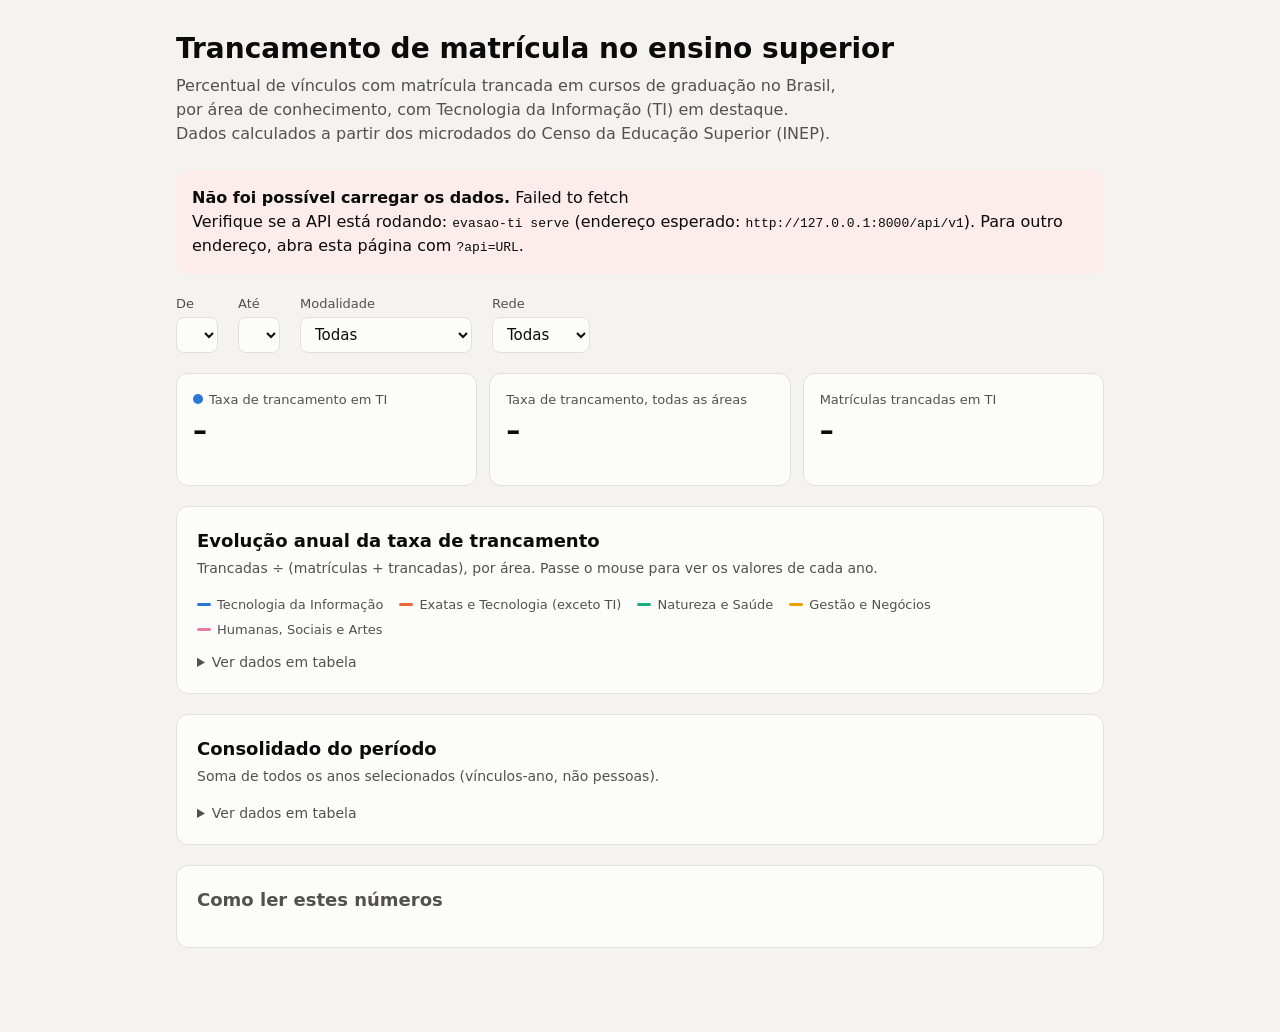
==== web/estatisticas.html @ 3923a7af "Página de estatísticas e validação do mapeamento - web/estatisticas.html: página estática de referên" ====
<!doctype html>
<html lang="pt-BR">
<head>
<meta charset="utf-8">
<meta name="viewport" content="width=device-width, initial-scale=1">
<title>Trancamento no Ensino Superior</title>
<style>
  :root {
    color-scheme: light;
    --surface-0: #f4f3ef;
    --surface-1: #fcfcfb;
    --text-primary: #0b0b0b;
    --text-secondary: #52514e;
    --text-muted: #6f6d68;
    --axis-muted: #898781;
    --grid: #e1e0d9;
    --border: #e1e0d9;
    --accent: #2a78d6;
    --s-TI: #2a78d6;
    --s-EXATAS_EXCETO_TI: #eb6834;
    --s-NATUREZA_SAUDE: #1baf7a;
    --s-GESTAO_NEGOCIOS: #eda100;
    --s-HUMANAS_SOCIAIS_ARTES: #e87ba4;
    --warn-bg: #fff6e0;
    --warn-border: #eda100;
    --err-bg: #fdecec;
  }
  @media (prefers-color-scheme: dark) {
    :root:not([data-theme="light"]) {
      color-scheme: dark;
      --surface-0: #121211;
      --surface-1: #1a1a19;
      --text-primary: #f0efec;
      --text-secondary: #c3c2b7;
      --text-muted: #a3a29b;
      --axis-muted: #898781;
      --grid: #2c2c2a;
      --border: #2c2c2a;
      --accent: #3987e5;
      --s-TI: #3987e5;
      --s-EXATAS_EXCETO_TI: #d95926;
      --s-NATUREZA_SAUDE: #199e70;
      --s-GESTAO_NEGOCIOS: #c98500;
      --s-HUMANAS_SOCIAIS_ARTES: #d55181;
      --warn-bg: #2b2414;
      --warn-border: #c98500;
      --err-bg: #2d1717;
    }
  }
  :root[data-theme="dark"] {
    color-scheme: dark;
    --surface-0: #121211;
    --surface-1: #1a1a19;
    --text-primary: #f0efec;
    --text-secondary: #c3c2b7;
    --text-muted: #a3a29b;
    --axis-muted: #898781;
    --grid: #2c2c2a;
    --border: #2c2c2a;
    --accent: #3987e5;
    --s-TI: #3987e5;
    --s-EXATAS_EXCETO_TI: #d95926;
    --s-NATUREZA_SAUDE: #199e70;
    --s-GESTAO_NEGOCIOS: #c98500;
    --s-HUMANAS_SOCIAIS_ARTES: #d55181;
    --warn-bg: #2b2414;
    --warn-border: #c98500;
    --err-bg: #2d1717;
  }

  * { box-sizing: border-box; }
  body {
    margin: 0;
    background: var(--surface-0);
    color: var(--text-primary);
    font: 16px/1.5 system-ui, -apple-system, "Segoe UI", Roboto, sans-serif;
  }
  main { max-width: 960px; margin: 0 auto; padding: 32px 16px 64px; }
  h1 { font-size: 1.75rem; line-height: 1.2; margin: 0 0 8px; }
  h2 { font-size: 1.125rem; margin: 0 0 4px; }
  p.lead { color: var(--text-secondary); margin: 0 0 24px; max-width: 65ch; }
  .sub { color: var(--text-secondary); font-size: .875rem; margin: 0 0 16px; }
  .card {
    background: var(--surface-1);
    border: 1px solid var(--border);
    border-radius: 12px;
    padding: 20px;
    margin-bottom: 20px;
  }

  /* Filtros: uma linha acima dos gráficos */
  .filters { display: flex; flex-wrap: wrap; gap: 12px 20px; align-items: end; margin-bottom: 20px; }
  .filters label { display: flex; flex-direction: column; font-size: .8125rem; color: var(--text-secondary); gap: 4px; }
  select {
    font: inherit; font-size: .9375rem; color: var(--text-primary);
    background: var(--surface-1); border: 1px solid var(--border); border-radius: 8px;
    padding: 6px 10px; min-height: 36px;
  }
  select:focus-visible, button:focus-visible, summary:focus-visible { outline: 2px solid var(--accent); outline-offset: 2px; }

  /* Stat tiles */
  .tiles { display: grid; grid-template-columns: repeat(auto-fit, minmax(200px, 1fr)); gap: 12px; margin-bottom: 20px; }
  .tile { background: var(--surface-1); border: 1px solid var(--border); border-radius: 12px; padding: 16px; }
  .tile .label { font-size: .8125rem; color: var(--text-secondary); }
  .tile .value { font-size: 1.75rem; font-weight: 600; font-variant-numeric: tabular-nums; line-height: 1.2; margin-top: 4px; }
  .tile .ctx { font-size: .8125rem; color: var(--text-muted); margin-top: 2px; }
  .tile .key { display: inline-block; width: 10px; height: 10px; border-radius: 50%; margin-right: 6px; vertical-align: baseline; }

  /* Legenda */
  .legend { display: flex; flex-wrap: wrap; gap: 6px 16px; margin: 0 0 8px; padding: 0; list-style: none; font-size: .8125rem; color: var(--text-secondary); }
  .legend li { display: flex; align-items: center; gap: 6px; }
  .legend .sw { width: 14px; height: 3px; border-radius: 2px; }
  .legend .sw.dot { width: 10px; height: 10px; border-radius: 50%; }

  .chart { position: relative; width: 100%; }
  .chart svg { display: block; width: 100%; height: auto; overflow: visible; }
  .chart text { font-family: inherit; }
  .tooltip {
    position: absolute; pointer-events: none; z-index: 2;
    background: var(--surface-1); color: var(--text-primary);
    border: 1px solid var(--border); border-radius: 8px;
    box-shadow: 0 4px 16px rgba(0,0,0,.12);
    padding: 8px 10px; font-size: .8125rem; min-width: 180px;
    opacity: 0; transition: opacity .08s;
  }
  .tooltip.on { opacity: 1; }
  .tooltip .t-title { font-weight: 600; margin-bottom: 4px; }
  .tooltip .row { display: flex; align-items: center; gap: 6px; justify-content: space-between; font-variant-numeric: tabular-nums; }
  .tooltip .row span:first-child { display: flex; align-items: center; gap: 6px; color: var(--text-secondary); }
  .tooltip .k { width: 8px; height: 8px; border-radius: 50%; flex: none; }

  details { margin-top: 12px; }
  summary { cursor: pointer; color: var(--text-secondary); font-size: .875rem; }
  .table-wrap { overflow-x: auto; margin-top: 8px; }
  table { border-collapse: collapse; width: 100%; font-size: .8125rem; font-variant-numeric: tabular-nums; }
  th, td { padding: 6px 8px; border-bottom: 1px solid var(--border); text-align: right; white-space: nowrap; }
  th:first-child, td:first-child { text-align: left; }
  th { color: var(--text-secondary); font-weight: 600; }

  .notes { font-size: .875rem; color: var(--text-secondary); }
  .notes ul { padding-left: 20px; margin: 8px 0; }
  .alert { border-left: 3px solid var(--warn-border); background: var(--warn-bg); padding: 10px 12px; border-radius: 6px; font-size: .875rem; margin-bottom: 20px; }
  .alert details { margin: 0; }
  .alert summary { color: var(--text-primary); font-size: .875rem; }
  .alert ul { margin: 8px 0 0; padding-left: 20px; color: var(--text-secondary); }
  .error { background: var(--err-bg); border-radius: 12px; padding: 16px; margin-bottom: 20px; }
  .error code { font-size: .8125rem; }
  a { color: var(--accent); }
  .muted { color: var(--text-muted); }
  [hidden] { display: none !important; }
</style>
</head>
<body>
<main>
  <h1>Trancamento de matrícula no ensino superior</h1>
  <p class="lead">
    Percentual de vínculos com matrícula trancada em cursos de graduação no Brasil, por área de
    conhecimento, com Tecnologia da Informação (TI) em destaque. Dados calculados a partir dos
    microdados do Censo da Educação Superior (INEP).
  </p>

  <div id="error" class="error" hidden></div>

  <div class="filters" role="group" aria-label="Filtros">
    <label>De <select id="f-start"></select></label>
    <label>Até <select id="f-end"></select></label>
    <label>Modalidade
      <select id="f-mod">
        <option value="">Todas</option>
        <option value="presencial">Presencial</option>
        <option value="ead">A distância (EaD)</option>
      </select>
    </label>
    <label>Rede
      <select id="f-rede">
        <option value="">Todas</option>
        <option value="publica">Pública</option>
        <option value="privada">Privada</option>
      </select>
    </label>
  </div>

  <div id="comparability" class="alert" hidden></div>

  <section class="tiles" aria-label="Indicadores do último ano do período">
    <div class="tile">
      <div class="label"><span class="key" style="background:var(--s-TI)"></span>Taxa de trancamento em TI</div>
      <div class="value" id="t-ti">–</div>
      <div class="ctx" id="t-ti-ctx">&nbsp;</div>
    </div>
    <div class="tile">
      <div class="label">Taxa de trancamento, todas as áreas</div>
      <div class="value" id="t-all">–</div>
      <div class="ctx" id="t-all-ctx">&nbsp;</div>
    </div>
    <div class="tile">
      <div class="label">Matrículas trancadas em TI</div>
      <div class="value" id="t-ti-n">–</div>
      <div class="ctx" id="t-ti-n-ctx">&nbsp;</div>
    </div>
  </section>

  <section class="card" aria-labelledby="h-annual">
    <h2 id="h-annual">Evolução anual da taxa de trancamento</h2>
    <p class="sub">Trancadas ÷ (matrículas + trancadas), por área. Passe o mouse para ver os valores de cada ano.</p>
    <ul class="legend" id="legend-annual"></ul>
    <div class="chart" id="chart-annual"><div class="tooltip" role="status"></div></div>
    <details>
      <summary>Ver dados em tabela</summary>
      <div class="table-wrap" id="table-annual"></div>
    </details>
  </section>

  <section class="card" aria-labelledby="h-summary">
    <h2 id="h-summary">Consolidado do período</h2>
    <p class="sub" id="summary-sub">Soma de todos os anos selecionados (vínculos-ano, não pessoas).</p>
    <div class="chart" id="chart-summary"><div class="tooltip" role="status"></div></div>
    <details>
      <summary>Ver dados em tabela</summary>
      <div class="table-wrap" id="table-summary"></div>
    </details>
  </section>

  <section class="card notes" aria-labelledby="h-notes">
    <h2 id="h-notes">Como ler estes números</h2>
    <ul id="notes-list"></ul>
    <p class="muted" id="source"></p>
  </section>
</main>

<script>
(() => {
  "use strict";

  // ------------------------------------------------------------------ config
  const params = new URLSearchParams(location.search);
  const API = (params.get("api") || "http://127.0.0.1:8000/api/v1").replace(/\/$/, "");

  const SERIES = [
    { code: "TI", label: "Tecnologia da Informação" },
    { code: "EXATAS_EXCETO_TI", label: "Exatas e Tecnologia (exceto TI)" },
    { code: "NATUREZA_SAUDE", label: "Natureza e Saúde" },
    { code: "GESTAO_NEGOCIOS", label: "Gestão e Negócios" },
    { code: "HUMANAS_SOCIAIS_ARTES", label: "Humanas, Sociais e Artes" },
  ];
  const LABEL = Object.fromEntries(SERIES.map(s => [s.code, s.label]));
  const color = code => `var(--s-${code})`;

  const nf = new Intl.NumberFormat("pt-BR");
  const pct = (v, d = 1) => v == null ? "sem dado" :
    (v * 100).toLocaleString("pt-BR", { minimumFractionDigits: d, maximumFractionDigits: d }) + "%";
  const compact = v => v == null ? "sem dado" :
    new Intl.NumberFormat("pt-BR", { notation: "compact", maximumFractionDigits: 1 }).format(v);

  const $ = id => document.getElementById(id);
  const svgNS = "http://www.w3.org/2000/svg";
  const el = (tag, attrs = {}, parent) => {
    const n = document.createElementNS(svgNS, tag);
    for (const [k, v] of Object.entries(attrs)) n.setAttribute(k, v);
    if (parent) parent.appendChild(n);
    return n;
  };
  const esc = s => String(s).replace(/[&<>"]/g, c => ({ "&": "&amp;", "<": "&lt;", ">": "&gt;", '"': "&quot;" }[c]));

  async function api(path, query = {}) {
    const qs = new URLSearchParams();
    for (const [k, v] of Object.entries(query)) {
      if (v === "" || v == null) continue;
      (Array.isArray(v) ? v : [v]).forEach(x => qs.append(k, x));
    }
    const r = await fetch(`${API}${path}${qs.toString() ? "?" + qs : ""}`);
    const body = await r.json().catch(() => ({}));
    if (!r.ok) throw new Error(body?.error?.message || `HTTP ${r.status}`);
    return body;
  }

  function showError(err) {
    const box = $("error");
    box.hidden = false;
    box.innerHTML = `<strong>Não foi possível carregar os dados.</strong> ${esc(err.message)}<br>
      Verifique se a API está rodando: <code>evasao-ti serve</code> (endereço esperado:
      <code>${esc(API)}</code>). Para outro endereço, abra esta página com <code>?api=URL</code>.`;
  }

  // ------------------------------------------------------------------ eixos
  function niceMax(v) {
    const step = v > 0.3 ? 0.1 : 0.05;
    return Math.max(step, Math.ceil(v / step) * step);
  }

  // ------------------------------------------------------------------ gráfico de linhas
  function renderLines(container, rows, years) {
    container.querySelectorAll("svg").forEach(n => n.remove());
    const tip = container.querySelector(".tooltip");
    const W = Math.max(320, container.clientWidth);
    const narrow = W < 560;
    const H = narrow ? 260 : 320;
    const m = { top: 12, right: narrow ? 64 : 120, bottom: 28, left: 44 };
    const iw = W - m.left - m.right, ih = H - m.top - m.bottom;

    const byKey = new Map(rows.map(r => [`${r.ano}|${r.grupo_codigo}`, r]));
    // escala só com as séries desenhadas (ex.: "Não classificado" fica fora do gráfico)
    const values = rows.filter(r => LABEL[r.grupo_codigo])
      .map(r => r.taxa_trancamento).filter(v => v != null);
    const yMax = niceMax(Math.max(0.01, ...values));
    const x = i => years.length === 1 ? iw / 2 : (i / (years.length - 1)) * iw;
    const y = v => ih - (v / yMax) * ih;

    const svg = el("svg", { viewBox: `0 0 ${W} ${H}`, role: "img",
      "aria-label": "Gráfico de linhas: taxa de trancamento por ano e área" }, container);
    const g = el("g", { transform: `translate(${m.left},${m.top})` }, svg);

    // grade e eixo Y
    const step = yMax > 0.3 ? 0.1 : 0.05;
    for (let t = 0; t <= yMax + 1e-9; t += step) {
      el("line", { x1: 0, x2: iw, y1: y(t), y2: y(t), stroke: "var(--grid)", "stroke-width": 1 }, g);
      const tx = el("text", { x: -8, y: y(t), "text-anchor": "end", "dominant-baseline": "middle",
        fill: "var(--axis-muted)", "font-size": 12 }, g);
      tx.textContent = Math.round(t * 100) + "%";
    }
    // eixo X
    const every = narrow ? Math.ceil(years.length / 5) : (years.length > 10 ? 2 : 1);
    years.forEach((yr, i) => {
      if (i % every !== 0 && i !== years.length - 1) return;
      const tx = el("text", { x: x(i), y: ih + 20, "text-anchor": "middle",
        fill: "var(--axis-muted)", "font-size": 12 }, g);
      tx.textContent = yr;
    });

    // linhas (TI desenhada por último, por cima)
    const order = [...SERIES].reverse();
    const ends = [];
    for (const s of order) {
      let d = "", pen = false, last = null;
      years.forEach((yr, i) => {
        const v = byKey.get(`${yr}|${s.code}`)?.taxa_trancamento;
        if (v == null) { pen = false; return; }      // lacuna: ano sem dado não vira zero
        d += `${pen ? "L" : "M"}${x(i).toFixed(1)},${y(v).toFixed(1)}`;
        pen = true; last = { i, v };
      });
      if (!d) continue;
      el("path", { d, fill: "none", stroke: color(s.code), "stroke-width": s.code === "TI" ? 2.5 : 2,
        "stroke-linejoin": "round", "stroke-linecap": "round" }, g);
      if (last) {
        el("circle", { cx: x(last.i), cy: y(last.v), r: 4, fill: color(s.code),
          stroke: "var(--surface-1)", "stroke-width": 2 }, g);
        ends.push({ code: s.code, x: x(last.i), y: y(last.v), v: last.v });
      }
    }
    // rótulo direto só para TI (série em destaque); demais pela legenda e tooltip
    const ti = ends.find(e => e.code === "TI");
    if (ti) {
      const t = el("text", { x: ti.x + 10, y: ti.y, "dominant-baseline": "middle",
        fill: "var(--text-primary)", "font-size": 13, "font-weight": 600 }, g);
      t.textContent = `TI ${pct(ti.v)}`;
    }

    // camada de hover: crosshair + tooltip com todas as séries do ano
    const cross = el("line", { y1: 0, y2: ih, stroke: "var(--axis-muted)", "stroke-width": 1,
      visibility: "hidden" }, g);
    const dots = el("g", { visibility: "hidden" }, g);
    const hit = el("rect", { x: 0, y: 0, width: iw, height: ih, fill: "transparent" }, g);

    const move = evt => {
      const pt = svg.getBoundingClientRect();
      const scale = W / pt.width;
      const px = (evt.clientX - pt.left) * scale - m.left;
      const i = Math.max(0, Math.min(years.length - 1,
        Math.round(years.length === 1 ? 0 : (px / iw) * (years.length - 1))));
      const yr = years[i];
      cross.setAttribute("x1", x(i)); cross.setAttribute("x2", x(i));
      cross.setAttribute("visibility", "visible");
      dots.replaceChildren();
      const items = SERIES.map(s => ({ s, r: byKey.get(`${yr}|${s.code}`) }))
        .sort((a, b) => (b.r?.taxa_trancamento ?? -1) - (a.r?.taxa_trancamento ?? -1));
      for (const { s, r } of items) {
        if (r?.taxa_trancamento == null) continue;
        el("circle", { cx: x(i), cy: y(r.taxa_trancamento), r: 4, fill: color(s.code),
          stroke: "var(--surface-1)", "stroke-width": 2 }, dots);
      }
      dots.setAttribute("visibility", "visible");
      tip.innerHTML = `<div class="t-title">${yr}</div>` + items.map(({ s, r }) =>
        `<div class="row"><span><i class="k" style="background:${color(s.code)}"></i>${esc(s.label)}</span>
         <strong>${pct(r?.taxa_trancamento)}</strong></div>`).join("");
      const cw = container.clientWidth;
      const left = (m.left + x(i)) / scale;
      tip.style.left = (left > cw / 2 ? left - tip.offsetWidth - 12 : left + 12) + "px";
      tip.style.top = (m.top / scale) + "px";
      tip.classList.add("on");
    };
    const leave = () => {
      cross.setAttribute("visibility", "hidden");
      dots.setAttribute("visibility", "hidden");
      tip.classList.remove("on");
    };
    hit.addEventListener("pointermove", move);
    hit.addEventListener("pointerleave", leave);
  }

  // ------------------------------------------------------------------ barras horizontais
  function renderBars(container, rows) {
    container.querySelectorAll("svg").forEach(n => n.remove());
    const tip = container.querySelector(".tooltip");
    const data = rows.filter(r => LABEL[r.grupo_codigo] && r.taxa_trancamento != null)
      .sort((a, b) => b.taxa_trancamento - a.taxa_trancamento);
    const W = Math.max(320, container.clientWidth);
    const narrow = W < 560;
    const labelW = narrow ? 0 : 230;
    const bar = 20, gap = narrow ? 30 : 14;
    const m = { top: 4, right: 64, bottom: 4, left: labelW };
    const iw = W - m.left - m.right;
    const rowH = bar + gap + (narrow ? 0 : 0);
    const H = m.top + m.bottom + data.length * rowH;
    const xMax = niceMax(Math.max(0.01, ...data.map(d => d.taxa_trancamento)));
    const xs = v => (v / xMax) * iw;

    const svg = el("svg", { viewBox: `0 0 ${W} ${H}`, role: "img",
      "aria-label": "Gráfico de barras: taxa de trancamento consolidada por área" }, container);
    const g = el("g", { transform: `translate(${m.left},${m.top})` }, svg);
    el("line", { x1: 0, x2: 0, y1: 0, y2: H - m.top - m.bottom, stroke: "var(--grid)" }, g);

    data.forEach((d, i) => {
      const top = i * rowH + (narrow ? 16 : gap / 2);
      const w = Math.max(2, xs(d.taxa_trancamento));
      const r = Math.min(4, w / 2);
      // ponta arredondada (4px) na extremidade do dado, reta na linha de base
      const p = `M0,${top} H${w - r} Q${w},${top} ${w},${top + r} V${top + bar - r} Q${w},${top + bar} ${w - r},${top + bar} H0 Z`;
      const isTI = d.grupo_codigo === "TI";
      el("path", { d: p, fill: color(d.grupo_codigo) }, g);

      const name = el("text", narrow
        ? { x: 0, y: top - 5, fill: "var(--text-secondary)", "font-size": 12 }
        : { x: -10, y: top + bar / 2, "text-anchor": "end", "dominant-baseline": "middle",
            fill: isTI ? "var(--text-primary)" : "var(--text-secondary)", "font-size": 13,
            "font-weight": isTI ? 600 : 400 }, g);
      name.textContent = LABEL[d.grupo_codigo];

      const val = el("text", { x: w + 8, y: top + bar / 2, "dominant-baseline": "middle",
        fill: "var(--text-primary)", "font-size": 13, "font-weight": isTI ? 600 : 400 }, g);
      val.textContent = pct(d.taxa_trancamento);

      const hit = el("rect", { x: -labelW, y: top - gap / 2, width: W, height: rowH,
        fill: "transparent" }, g);
      hit.addEventListener("pointermove", evt => {
        tip.innerHTML = `<div class="t-title"><i class="k" style="display:inline-block;margin-right:6px;background:${color(d.grupo_codigo)}"></i>${esc(LABEL[d.grupo_codigo])}</div>
          <div class="row"><span>Taxa de trancamento</span><strong>${pct(d.taxa_trancamento)}</strong></div>
          <div class="row"><span>Trancadas</span><strong>${nf.format(d.trancadas)}</strong></div>
          <div class="row"><span>Matrículas</span><strong>${nf.format(d.matriculas)}</strong></div>`;
        const box = container.getBoundingClientRect();
        let left = evt.clientX - box.left + 12;
        if (left + tip.offsetWidth > box.width) left = evt.clientX - box.left - tip.offsetWidth - 12;
        tip.style.left = left + "px";
        tip.style.top = (evt.clientY - box.top + 12) + "px";
        tip.classList.add("on");
      });
      hit.addEventListener("pointerleave", () => tip.classList.remove("on"));
    });
  }

  // ------------------------------------------------------------------ tabelas
  function annualTable(rows, years) {
    const byKey = new Map(rows.map(r => [`${r.ano}|${r.grupo_codigo}`, r]));
    let h = `<table><thead><tr><th>Ano</th>${SERIES.map(s => `<th>${esc(s.label)}</th>`).join("")}</tr></thead><tbody>`;
    for (const yr of years) {
      h += `<tr><td>${yr}</td>${SERIES.map(s => `<td>${pct(byKey.get(`${yr}|${s.code}`)?.taxa_trancamento)}</td>`).join("")}</tr>`;
    }
    return h + "</tbody></table>";
  }
  function summaryTable(rows) {
    const data = rows.filter(r => LABEL[r.grupo_codigo]);
    return `<table><thead><tr><th>Área</th><th>Matrículas</th><th>Trancadas</th><th>Taxa</th></tr></thead><tbody>` +
      data.map(r => `<tr><td>${esc(LABEL[r.grupo_codigo])}</td><td>${nf.format(r.matriculas ?? 0)}</td>
        <td>${nf.format(r.trancadas ?? 0)}</td><td>${pct(r.taxa_trancamento)}</td></tr>`).join("") +
      "</tbody></table>";
  }

  function renderLegend(target) {
    target.innerHTML = SERIES.map(s =>
      `<li><span class="sw" style="background:${color(s.code)}"></span>${esc(s.label)}</li>`).join("");
  }

  // ------------------------------------------------------------------ estado e carga
  let state = { years: [], yearInfo: [], annual: null, summary: null, total: null };

  function filters() {
    return {
      year_start: $("f-start").value,
      year_end: $("f-end").value,
      modalidade: $("f-mod").value,
      rede: $("f-rede").value,
    };
  }

  async function load() {
    const f = filters();
    if (+f.year_start > +f.year_end) { $("f-end").value = f.year_start; f.year_end = f.year_start; }
    try {
      const [annual, summary, total] = await Promise.all([
        api("/statistics/annual", { ...f, group_by: "segmento" }),
        api("/statistics/summary", { ...f, group_by: "segmento" }),
        api("/statistics/annual", { ...f, group_by: "total" }),
      ]);
      $("error").hidden = true;
      state = { ...state, annual, summary, total };
      render();
    } catch (err) { showError(err); }
  }

  function render() {
    const { annual, summary, total } = state;
    const years = annual.meta.periodo.anos_com_dados;
    const lastYear = years[years.length - 1];

    // tiles
    const tiLast = annual.data.find(r => r.ano === lastYear && r.grupo_codigo === "TI");
    const totLast = total.data.find(r => r.ano === lastYear);
    $("t-ti").textContent = pct(tiLast?.taxa_trancamento);
    $("t-ti-ctx").textContent = `em ${lastYear}`;
    $("t-all").textContent = pct(totLast?.taxa_trancamento);
    $("t-all-ctx").textContent = `em ${lastYear}`;
    $("t-ti-n").textContent = compact(tiLast?.trancadas);
    $("t-ti-n-ctx").textContent = tiLast ? `de ${nf.format(tiLast.matriculas + tiLast.trancadas)} vínculos em ${lastYear}` : "";

    renderLines($("chart-annual"), annual.data, years);
    $("table-annual").innerHTML = annualTable(annual.data, years);
    renderBars($("chart-summary"), summary.data);
    $("table-summary").innerHTML = summaryTable(summary.data);
    $("summary-sub").textContent =
      `Soma de ${years[0]} a ${lastYear} (vínculos-ano, não pessoas). TI = cursos da área CINE 06.`;

    // alertas de comparabilidade
    const att = state.yearInfo.filter(y => y.comparabilidade === "atencao" && years.includes(y.ano));
    const cmp = $("comparability");
    cmp.hidden = att.length === 0;
    cmp.innerHTML = att.length ? `<details><summary><strong>Atenção à comparação entre anos:</strong>
      ${att.map(a => a.ano).join(", ")} têm mudanças de coleta ou de classificação (ver detalhes).</summary>
      <ul>${att.map(a => `<li><strong>${a.ano}:</strong> ${
        [...a.notas_curadas, ...a.alertas_automaticos].map(esc).join(" ")}</li>`).join("")}</ul></details>` : "";

    // notas
    const avisos = summary.meta.avisos.filter(a => !a.startsWith("Anos com alerta"));
    $("notes-list").innerHTML = [
      "<strong>Unidade:</strong> vínculos aluno–curso no ano. Um mesmo estudante aparece em cada ano em que está vinculado; os números não contam pessoas.",
      "<strong>Taxa de trancamento</strong> = matrículas trancadas ÷ (matrículas cursando ou formadas + trancadas). Trancamento não é o mesmo que evasão.",
      "<strong>TI</strong> = cursos classificados na área geral 06 da CINE Brasil (Computação e TIC), como Sistemas de Informação, ADS e Ciência da Computação. Licenciaturas em Computação contam como Educação.",
      ...avisos.map(esc),
    ].map(t => `<li>${t}</li>`).join("");
    $("source").innerHTML = `${esc(summary.meta.fonte.nota)} Fonte: <a href="${esc(summary.meta.fonte.url)}" rel="noopener">${esc(summary.meta.fonte.nome)} — INEP</a>.
      Classificação: mapeamento v${esc(summary.meta.classificacao.versao_mapeamento)}.
      <a href="${esc(API)}/methodology" rel="noopener">Metodologia completa</a>.`;
  }

  async function init() {
    renderLegend($("legend-annual"));
    try {
      const yrs = await api("/years");
      state.yearInfo = yrs.data;
      const available = yrs.data.filter(y => y.status === "disponivel").map(y => y.ano);
      if (!available.length) throw new Error("A base consolidada não tem anos disponíveis.");
      const opts = available.map(y => `<option value="${y}">${y}</option>`).join("");
      $("f-start").innerHTML = opts;
      $("f-end").innerHTML = opts;
      $("f-start").value = available[0];
      $("f-end").value = available[available.length - 1];
    } catch (err) { showError(err); return; }
    ["f-start", "f-end", "f-mod", "f-rede"].forEach(id => $(id).addEventListener("change", load));
    let t;
    window.addEventListener("resize", () => {
      clearTimeout(t);
      t = setTimeout(() => state.annual && render(), 150);
    });
    load();
  }

  init();
})();
</script>
</body>
</html>
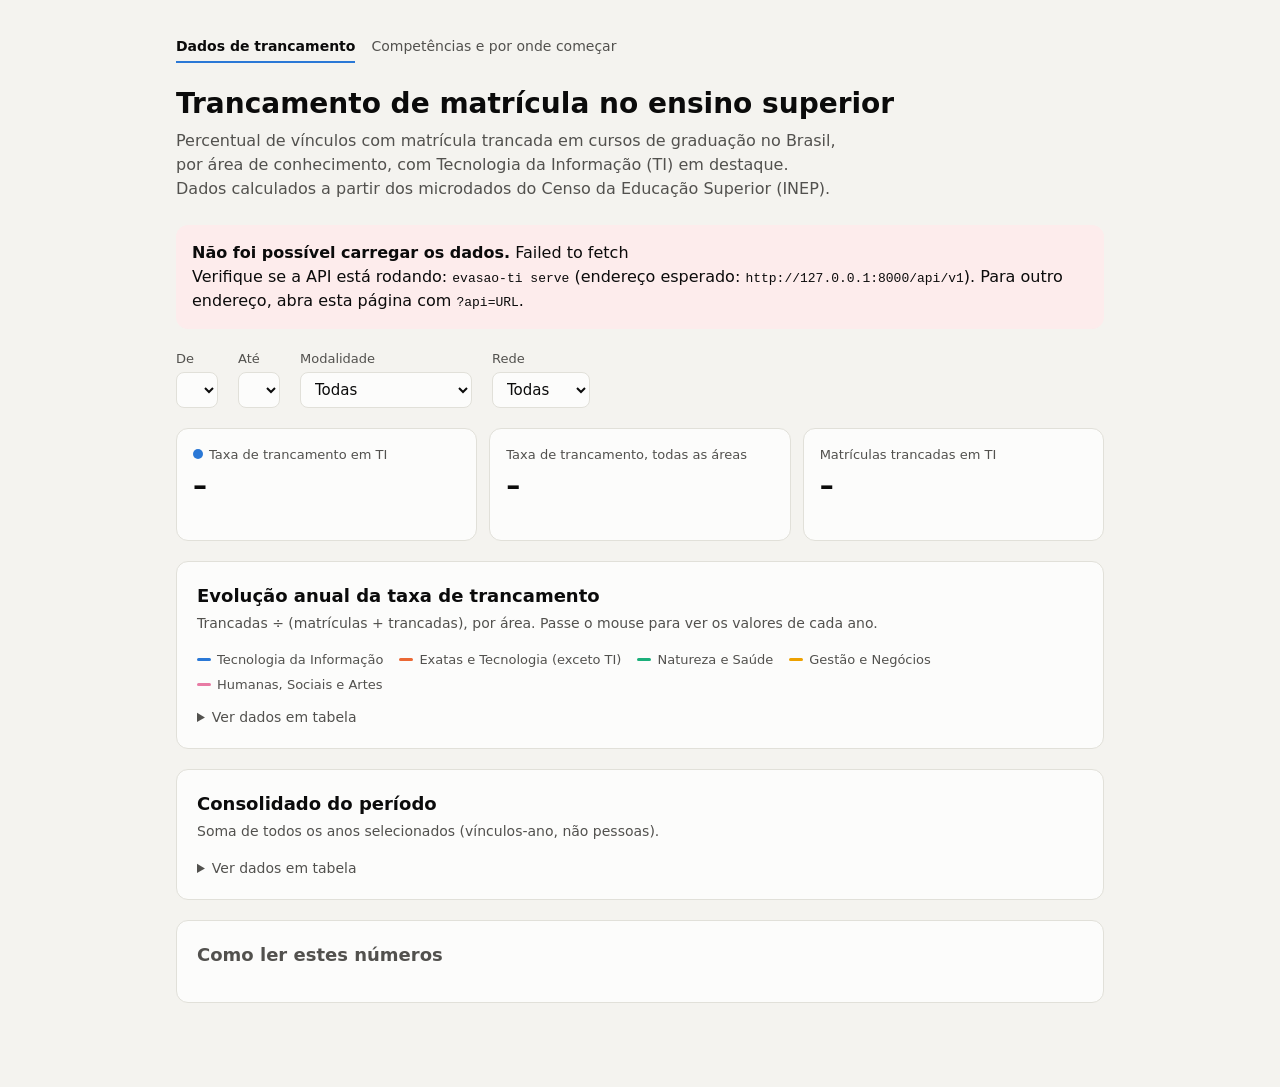
==== commit 463aae5f: "Seções 7 e 8: competências de TI e recomendações de estudo - web/conteudo/trilha-ti.json: conteúdo e" ====
--- a/web/estatisticas.html
+++ b/web/estatisticas.html
@@ -4,89 +4,8 @@
 <meta charset="utf-8">
 <meta name="viewport" content="width=device-width, initial-scale=1">
 <title>Trancamento no Ensino Superior</title>
+<link rel="stylesheet" href="assets/tema.css">
 <style>
-  :root {
-    color-scheme: light;
-    --surface-0: #f4f3ef;
-    --surface-1: #fcfcfb;
-    --text-primary: #0b0b0b;
-    --text-secondary: #52514e;
-    --text-muted: #6f6d68;
-    --axis-muted: #898781;
-    --grid: #e1e0d9;
-    --border: #e1e0d9;
-    --accent: #2a78d6;
-    --s-TI: #2a78d6;
-    --s-EXATAS_EXCETO_TI: #eb6834;
-    --s-NATUREZA_SAUDE: #1baf7a;
-    --s-GESTAO_NEGOCIOS: #eda100;
-    --s-HUMANAS_SOCIAIS_ARTES: #e87ba4;
-    --warn-bg: #fff6e0;
-    --warn-border: #eda100;
-    --err-bg: #fdecec;
-  }
-  @media (prefers-color-scheme: dark) {
-    :root:not([data-theme="light"]) {
-      color-scheme: dark;
-      --surface-0: #121211;
-      --surface-1: #1a1a19;
-      --text-primary: #f0efec;
-      --text-secondary: #c3c2b7;
-      --text-muted: #a3a29b;
-      --axis-muted: #898781;
-      --grid: #2c2c2a;
-      --border: #2c2c2a;
-      --accent: #3987e5;
-      --s-TI: #3987e5;
-      --s-EXATAS_EXCETO_TI: #d95926;
-      --s-NATUREZA_SAUDE: #199e70;
-      --s-GESTAO_NEGOCIOS: #c98500;
-      --s-HUMANAS_SOCIAIS_ARTES: #d55181;
-      --warn-bg: #2b2414;
-      --warn-border: #c98500;
-      --err-bg: #2d1717;
-    }
-  }
-  :root[data-theme="dark"] {
-    color-scheme: dark;
-    --surface-0: #121211;
-    --surface-1: #1a1a19;
-    --text-primary: #f0efec;
-    --text-secondary: #c3c2b7;
-    --text-muted: #a3a29b;
-    --axis-muted: #898781;
-    --grid: #2c2c2a;
-    --border: #2c2c2a;
-    --accent: #3987e5;
-    --s-TI: #3987e5;
-    --s-EXATAS_EXCETO_TI: #d95926;
-    --s-NATUREZA_SAUDE: #199e70;
-    --s-GESTAO_NEGOCIOS: #c98500;
-    --s-HUMANAS_SOCIAIS_ARTES: #d55181;
-    --warn-bg: #2b2414;
-    --warn-border: #c98500;
-    --err-bg: #2d1717;
-  }
-
-  * { box-sizing: border-box; }
-  body {
-    margin: 0;
-    background: var(--surface-0);
-    color: var(--text-primary);
-    font: 16px/1.5 system-ui, -apple-system, "Segoe UI", Roboto, sans-serif;
-  }
-  main { max-width: 960px; margin: 0 auto; padding: 32px 16px 64px; }
-  h1 { font-size: 1.75rem; line-height: 1.2; margin: 0 0 8px; }
-  h2 { font-size: 1.125rem; margin: 0 0 4px; }
-  p.lead { color: var(--text-secondary); margin: 0 0 24px; max-width: 65ch; }
-  .sub { color: var(--text-secondary); font-size: .875rem; margin: 0 0 16px; }
-  .card {
-    background: var(--surface-1);
-    border: 1px solid var(--border);
-    border-radius: 12px;
-    padding: 20px;
-    margin-bottom: 20px;
-  }
 
   /* Filtros: uma linha acima dos gráficos */
   .filters { display: flex; flex-wrap: wrap; gap: 12px 20px; align-items: end; margin-bottom: 20px; }
@@ -96,7 +15,6 @@
     background: var(--surface-1); border: 1px solid var(--border); border-radius: 8px;
     padding: 6px 10px; min-height: 36px;
   }
-  select:focus-visible, button:focus-visible, summary:focus-visible { outline: 2px solid var(--accent); outline-offset: 2px; }
 
   /* Stat tiles */
   .tiles { display: grid; grid-template-columns: repeat(auto-fit, minmax(200px, 1fr)); gap: 12px; margin-bottom: 20px; }
@@ -129,8 +47,6 @@
   .tooltip .row span:first-child { display: flex; align-items: center; gap: 6px; color: var(--text-secondary); }
   .tooltip .k { width: 8px; height: 8px; border-radius: 50%; flex: none; }
 
-  details { margin-top: 12px; }
-  summary { cursor: pointer; color: var(--text-secondary); font-size: .875rem; }
   .table-wrap { overflow-x: auto; margin-top: 8px; }
   table { border-collapse: collapse; width: 100%; font-size: .8125rem; font-variant-numeric: tabular-nums; }
   th, td { padding: 6px 8px; border-bottom: 1px solid var(--border); text-align: right; white-space: nowrap; }
@@ -139,19 +55,14 @@
 
   .notes { font-size: .875rem; color: var(--text-secondary); }
   .notes ul { padding-left: 20px; margin: 8px 0; }
-  .alert { border-left: 3px solid var(--warn-border); background: var(--warn-bg); padding: 10px 12px; border-radius: 6px; font-size: .875rem; margin-bottom: 20px; }
-  .alert details { margin: 0; }
-  .alert summary { color: var(--text-primary); font-size: .875rem; }
-  .alert ul { margin: 8px 0 0; padding-left: 20px; color: var(--text-secondary); }
-  .error { background: var(--err-bg); border-radius: 12px; padding: 16px; margin-bottom: 20px; }
-  .error code { font-size: .8125rem; }
-  a { color: var(--accent); }
-  .muted { color: var(--text-muted); }
-  [hidden] { display: none !important; }
 </style>
 </head>
 <body>
 <main>
+  <nav class="site-nav" aria-label="Seções">
+    <a href="estatisticas.html" aria-current="page">Dados de trancamento</a>
+    <a href="trilha-ti.html">Competências e por onde começar</a>
+  </nav>
   <h1>Trancamento de matrícula no ensino superior</h1>
   <p class="lead">
     Percentual de vínculos com matrícula trancada em cursos de graduação no Brasil, por área de
--- a/web/assets/tema.css
+++ b/web/assets/tema.css
@@ -0,0 +1,104 @@
+/* Tema compartilhado das páginas do projeto: tokens de cor (claro/escuro) e base. */
+/* Paleta categórica validada (dataviz validate_palette.js) em claro e escuro. */
+:root {
+  color-scheme: light;
+  --surface-0: #f4f3ef;
+  --surface-1: #fcfcfb;
+  --text-primary: #0b0b0b;
+  --text-secondary: #52514e;
+  --text-muted: #6f6d68;
+  --axis-muted: #898781;
+  --grid: #e1e0d9;
+  --border: #e1e0d9;
+  --accent: #2a78d6;
+  --s-TI: #2a78d6;
+  --s-EXATAS_EXCETO_TI: #eb6834;
+  --s-NATUREZA_SAUDE: #1baf7a;
+  --s-GESTAO_NEGOCIOS: #eda100;
+  --s-HUMANAS_SOCIAIS_ARTES: #e87ba4;
+  --warn-bg: #fff6e0;
+  --warn-border: #eda100;
+  --err-bg: #fdecec;
+}
+@media (prefers-color-scheme: dark) {
+  :root:not([data-theme="light"]) {
+    color-scheme: dark;
+    --surface-0: #121211;
+    --surface-1: #1a1a19;
+    --text-primary: #f0efec;
+    --text-secondary: #c3c2b7;
+    --text-muted: #a3a29b;
+    --axis-muted: #898781;
+    --grid: #2c2c2a;
+    --border: #2c2c2a;
+    --accent: #3987e5;
+    --s-TI: #3987e5;
+    --s-EXATAS_EXCETO_TI: #d95926;
+    --s-NATUREZA_SAUDE: #199e70;
+    --s-GESTAO_NEGOCIOS: #c98500;
+    --s-HUMANAS_SOCIAIS_ARTES: #d55181;
+    --warn-bg: #2b2414;
+    --warn-border: #c98500;
+    --err-bg: #2d1717;
+  }
+}
+:root[data-theme="dark"] {
+  color-scheme: dark;
+  --surface-0: #121211;
+  --surface-1: #1a1a19;
+  --text-primary: #f0efec;
+  --text-secondary: #c3c2b7;
+  --text-muted: #a3a29b;
+  --axis-muted: #898781;
+  --grid: #2c2c2a;
+  --border: #2c2c2a;
+  --accent: #3987e5;
+  --s-TI: #3987e5;
+  --s-EXATAS_EXCETO_TI: #d95926;
+  --s-NATUREZA_SAUDE: #199e70;
+  --s-GESTAO_NEGOCIOS: #c98500;
+  --s-HUMANAS_SOCIAIS_ARTES: #d55181;
+  --warn-bg: #2b2414;
+  --warn-border: #c98500;
+  --err-bg: #2d1717;
+}
+
+* { box-sizing: border-box; }
+body {
+  margin: 0;
+  background: var(--surface-0);
+  color: var(--text-primary);
+  font: 16px/1.5 system-ui, -apple-system, "Segoe UI", Roboto, sans-serif;
+}
+main { max-width: 960px; margin: 0 auto; padding: 32px 16px 64px; }
+h1 { font-size: 1.75rem; line-height: 1.2; margin: 0 0 8px; }
+h2 { font-size: 1.125rem; margin: 0 0 4px; }
+p.lead { color: var(--text-secondary); margin: 0 0 24px; max-width: 65ch; }
+.sub { color: var(--text-secondary); font-size: .875rem; margin: 0 0 16px; }
+.card {
+  background: var(--surface-1);
+  border: 1px solid var(--border);
+  border-radius: 12px;
+  padding: 20px;
+  margin-bottom: 20px;
+}
+select:focus-visible, button:focus-visible, summary:focus-visible { outline: 2px solid var(--accent); outline-offset: 2px; }
+details { margin-top: 12px; }
+summary { cursor: pointer; color: var(--text-secondary); font-size: .875rem; }
+.alert { border-left: 3px solid var(--warn-border); background: var(--warn-bg); padding: 10px 12px; border-radius: 6px; font-size: .875rem; margin-bottom: 20px; }
+.alert details { margin: 0; }
+.alert summary { color: var(--text-primary); font-size: .875rem; }
+.alert ul { margin: 8px 0 0; padding-left: 20px; color: var(--text-secondary); }
+.error { background: var(--err-bg); border-radius: 12px; padding: 16px; margin-bottom: 20px; }
+.error code { font-size: .8125rem; }
+a { color: var(--accent); }
+.muted { color: var(--text-muted); }
+[hidden] { display: none !important; }
+
+/* Navegação entre páginas */
+.site-nav { display: flex; flex-wrap: wrap; gap: 4px 16px; font-size: .875rem; margin-bottom: 24px; }
+.site-nav a { color: var(--text-secondary); text-decoration: none; padding: 4px 0; border-bottom: 2px solid transparent; }
+.site-nav a:hover { color: var(--text-primary); }
+.site-nav a[aria-current="page"] { color: var(--text-primary); border-bottom-color: var(--accent); font-weight: 600; }
+/* Texto só para leitores de tela */
+.visually-hidden { position: absolute; width: 1px; height: 1px; overflow: hidden; clip: rect(0 0 0 0); white-space: nowrap; }
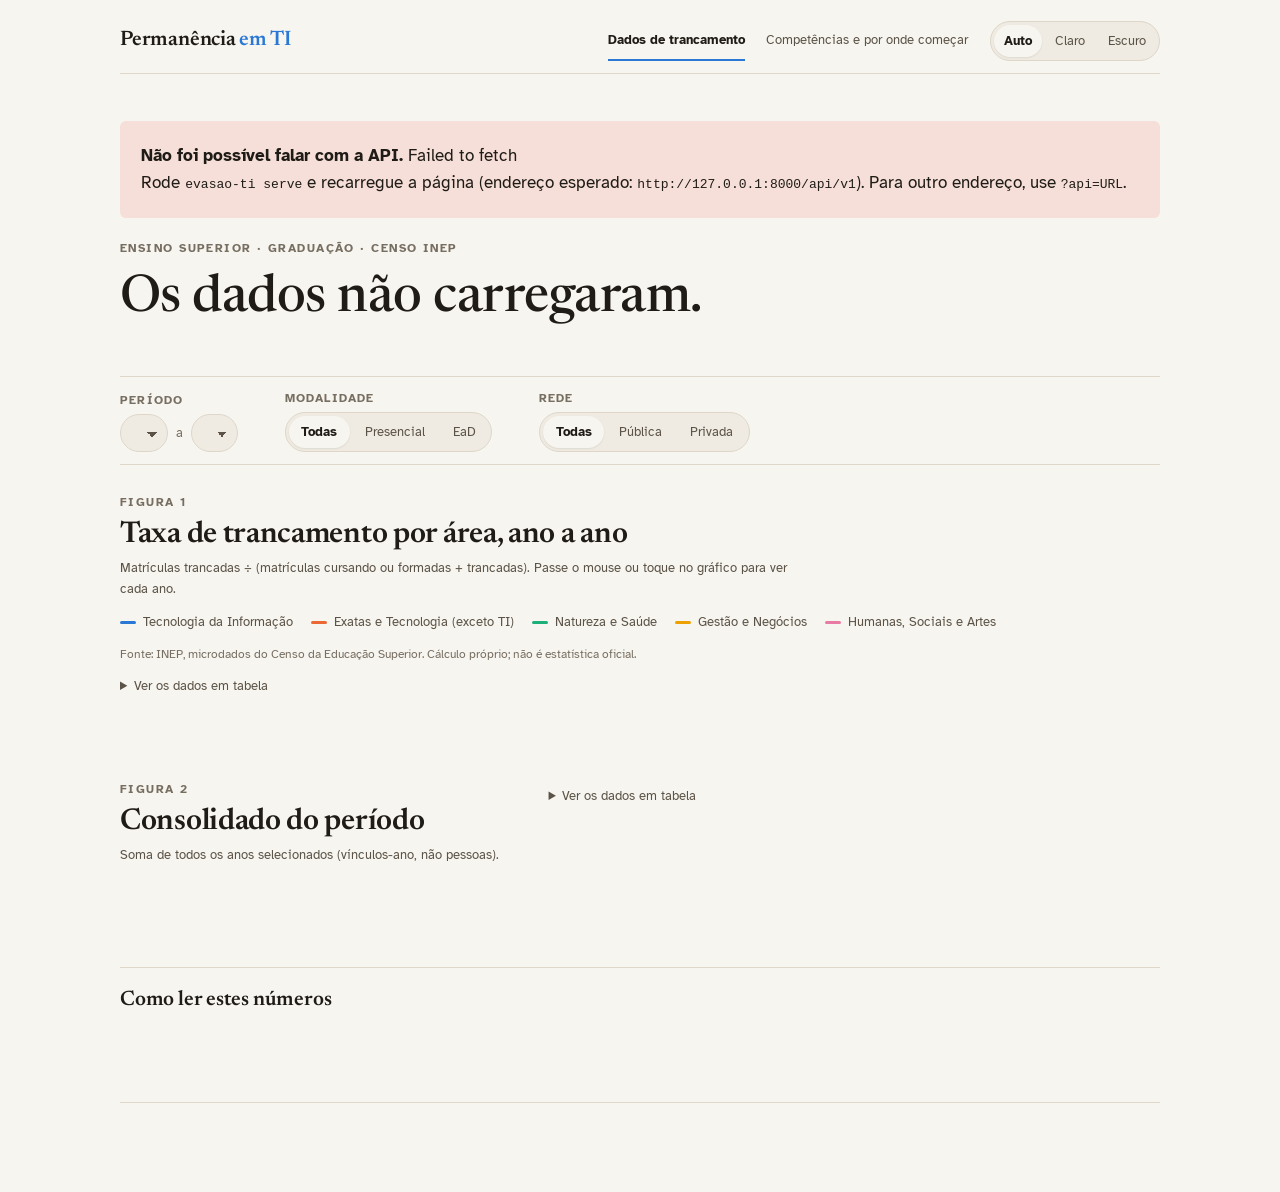
==== commit 0da66f9f: "Redesign editorial das páginas e seletor de tema claro/escuro - linguagem visual "papel e tinta": Ne" ====
--- a/web/estatisticas.html
+++ b/web/estatisticas.html
@@ -4,140 +4,187 @@
 <meta charset="utf-8">
 <meta name="viewport" content="width=device-width, initial-scale=1">
 <title>Trancamento no Ensino Superior</title>
+<script src="assets/tema.js"></script>
+<link rel="preconnect" href="https://fonts.googleapis.com">
+<link rel="preconnect" href="https://fonts.gstatic.com" crossorigin>
+<link rel="stylesheet" href="https://fonts.googleapis.com/css2?family=Atkinson+Hyperlegible:ital,wght@0,400;0,700;1,400&family=Newsreader:ital,opsz,wght@0,6..72,400..700;1,6..72,400..600&display=swap">
 <link rel="stylesheet" href="assets/tema.css">
 <style>
-
-  /* Filtros: uma linha acima dos gráficos */
-  .filters { display: flex; flex-wrap: wrap; gap: 12px 20px; align-items: end; margin-bottom: 20px; }
-  .filters label { display: flex; flex-direction: column; font-size: .8125rem; color: var(--text-secondary); gap: 4px; }
+  /* ---- abertura: manchete escrita a partir dos dados ---- */
+  .intro { max-width: 52rem; margin-bottom: var(--space-l); }
+  .intro h1 { font-size: var(--step-3); font-weight: 500; margin-top: var(--space-s); }
+  .intro h1 .num {
+    font-weight: 700; font-style: normal; white-space: nowrap;
+    text-decoration: underline; text-decoration-color: var(--accent);
+    text-decoration-thickness: .09em; text-underline-offset: .12em;
+  }
+  .intro .lead strong { color: var(--ink); font-weight: 700; font-variant-numeric: tabular-nums; }
+
+  /* ---- barra de filtros: uma linha acima das figuras ---- */
+  .toolbar {
+    display: flex; flex-wrap: wrap; align-items: end; gap: var(--space-s) var(--space-l);
+    padding: var(--space-s) 0; margin-bottom: var(--space-m);
+    border-top: 1px solid var(--rule); border-bottom: 1px solid var(--rule);
+  }
+  .field { display: flex; flex-direction: column; gap: 4px; }
+  .field-label { font-size: var(--step--2); font-weight: 700; letter-spacing: .1em; text-transform: uppercase; color: var(--ink-3); }
+  .range { display: flex; align-items: center; gap: 8px; color: var(--ink-3); font-size: var(--step--1); }
   select {
-    font: inherit; font-size: .9375rem; color: var(--text-primary);
-    background: var(--surface-1); border: 1px solid var(--border); border-radius: 8px;
-    padding: 6px 10px; min-height: 36px;
-  }
-
-  /* Stat tiles */
-  .tiles { display: grid; grid-template-columns: repeat(auto-fit, minmax(200px, 1fr)); gap: 12px; margin-bottom: 20px; }
-  .tile { background: var(--surface-1); border: 1px solid var(--border); border-radius: 12px; padding: 16px; }
-  .tile .label { font-size: .8125rem; color: var(--text-secondary); }
-  .tile .value { font-size: 1.75rem; font-weight: 600; font-variant-numeric: tabular-nums; line-height: 1.2; margin-top: 4px; }
-  .tile .ctx { font-size: .8125rem; color: var(--text-muted); margin-top: 2px; }
-  .tile .key { display: inline-block; width: 10px; height: 10px; border-radius: 50%; margin-right: 6px; vertical-align: baseline; }
-
-  /* Legenda */
-  .legend { display: flex; flex-wrap: wrap; gap: 6px 16px; margin: 0 0 8px; padding: 0; list-style: none; font-size: .8125rem; color: var(--text-secondary); }
-  .legend li { display: flex; align-items: center; gap: 6px; }
-  .legend .sw { width: 14px; height: 3px; border-radius: 2px; }
-  .legend .sw.dot { width: 10px; height: 10px; border-radius: 50%; }
+    font: inherit; font-size: var(--step--1); color: var(--ink);
+    background: var(--paper-2); border: 1px solid var(--rule); border-radius: 999px;
+    padding: .35rem 2rem .35rem .85rem; min-height: 38px; appearance: none;
+    background-image: linear-gradient(45deg, transparent 50%, var(--ink-2) 50%), linear-gradient(135deg, var(--ink-2) 50%, transparent 50%);
+    background-position: calc(100% - 15px) 52%, calc(100% - 10px) 52%;
+    background-size: 5px 5px; background-repeat: no-repeat;
+  }
+  #comparability { margin-bottom: var(--space-l); }
+  #comparability summary { color: var(--ink); font-size: var(--step--1); }
+  #comparability ul { margin: var(--space-xs) 0 0; padding-left: 1.2rem; color: var(--ink-2); }
+  #comparability li + li { margin-top: 4px; }
+
+  /* ---- figuras ---- */
+  .figure { margin: 0 0 var(--space-xl); }
+  .fig-head { margin-bottom: var(--space-s); max-width: var(--measure); }
+  .fig-head h2 { font-size: var(--step-2); margin: 4px 0 6px; }
+  .fig-head p { margin: 0; color: var(--ink-2); font-size: var(--step--1); }
+  .source { font-size: var(--step--2); color: var(--ink-3); margin: var(--space-s) 0 0; }
+  .split { display: grid; gap: var(--space-m) var(--space-l); }
+  @media (min-width: 880px) {
+    .split { grid-template-columns: minmax(0, 5fr) minmax(0, 8fr); align-items: start; }
+    .split .fig-head { position: sticky; top: var(--space-m); }
+  }
+  .fig-head .takeaway { font-family: var(--font-display); font-size: var(--step-1); line-height: 1.4; color: var(--ink); margin: var(--space-s) 0 0; }
+
+  .legend { display: flex; flex-wrap: wrap; gap: 6px 18px; margin: 0 0 var(--space-s); padding: 0; list-style: none; font-size: var(--step--1); color: var(--ink-2); }
+  .legend li { display: flex; align-items: center; gap: 7px; }
+  .legend .sw { width: 16px; height: 3px; border-radius: 2px; }
 
   .chart { position: relative; width: 100%; }
   .chart svg { display: block; width: 100%; height: auto; overflow: visible; }
-  .chart text { font-family: inherit; }
+  .chart text { font-family: var(--font-body); }
   .tooltip {
     position: absolute; pointer-events: none; z-index: 2;
-    background: var(--surface-1); color: var(--text-primary);
-    border: 1px solid var(--border); border-radius: 8px;
-    box-shadow: 0 4px 16px rgba(0,0,0,.12);
-    padding: 8px 10px; font-size: .8125rem; min-width: 180px;
-    opacity: 0; transition: opacity .08s;
-  }
-  .tooltip.on { opacity: 1; }
-  .tooltip .t-title { font-weight: 600; margin-bottom: 4px; }
-  .tooltip .row { display: flex; align-items: center; gap: 6px; justify-content: space-between; font-variant-numeric: tabular-nums; }
-  .tooltip .row span:first-child { display: flex; align-items: center; gap: 6px; color: var(--text-secondary); }
+    background: var(--paper); color: var(--ink);
+    border: 1px solid var(--rule); border-radius: 8px; box-shadow: var(--shadow);
+    padding: 10px 12px; font-size: var(--step--1); min-width: 200px;
+    opacity: 0; transform: translateY(4px);
+    transition: opacity .12s var(--ease-out), transform .12s var(--ease-out);
+  }
+  .tooltip.on { opacity: 1; transform: none; }
+  .tooltip .t-title { font-family: var(--font-display); font-weight: 600; font-size: var(--step-0); margin-bottom: 6px; }
+  .tooltip .row { display: flex; align-items: center; gap: 10px; justify-content: space-between; font-variant-numeric: tabular-nums; }
+  .tooltip .row + .row { margin-top: 2px; }
+  .tooltip .row span:first-child { display: flex; align-items: center; gap: 7px; color: var(--ink-2); }
   .tooltip .k { width: 8px; height: 8px; border-radius: 50%; flex: none; }
 
-  .table-wrap { overflow-x: auto; margin-top: 8px; }
-  table { border-collapse: collapse; width: 100%; font-size: .8125rem; font-variant-numeric: tabular-nums; }
-  th, td { padding: 6px 8px; border-bottom: 1px solid var(--border); text-align: right; white-space: nowrap; }
+  .figure details { margin-top: var(--space-s); }
+  .table-wrap { overflow-x: auto; margin-top: var(--space-xs); }
+  table { border-collapse: collapse; width: 100%; font-size: var(--step--1); font-variant-numeric: tabular-nums; }
+  th, td { padding: 7px 10px; border-bottom: 1px solid var(--rule); text-align: right; white-space: nowrap; }
   th:first-child, td:first-child { text-align: left; }
-  th { color: var(--text-secondary); font-weight: 600; }
-
-  .notes { font-size: .875rem; color: var(--text-secondary); }
-  .notes ul { padding-left: 20px; margin: 8px 0; }
+  th { color: var(--ink-3); font-weight: 700; font-size: var(--step--2); letter-spacing: .06em; text-transform: uppercase; }
+
+  /* ---- notas de leitura (estilo nota de rodapé) ---- */
+  .notes { border-top: 1px solid var(--rule); padding-top: var(--space-m); }
+  .notes h2 { font-size: var(--step-1); margin-bottom: var(--space-s); }
+  .notes ol { margin: 0; padding-left: 1.3rem; font-size: var(--step--1); color: var(--ink-2); }
+  .notes li { margin-bottom: var(--space-xs); break-inside: avoid; padding-left: 4px; }
+  .notes li::marker { color: var(--ink-3); font-weight: 700; }
+  .notes li strong { color: var(--ink); }
+  @media (min-width: 880px) { .notes ol { columns: 2; column-gap: var(--space-l); } }
 </style>
 </head>
 <body>
-<main>
-  <nav class="site-nav" aria-label="Seções">
-    <a href="estatisticas.html" aria-current="page">Dados de trancamento</a>
-    <a href="trilha-ti.html">Competências e por onde começar</a>
-  </nav>
-  <h1>Trancamento de matrícula no ensino superior</h1>
-  <p class="lead">
-    Percentual de vínculos com matrícula trancada em cursos de graduação no Brasil, por área de
-    conhecimento, com Tecnologia da Informação (TI) em destaque. Dados calculados a partir dos
-    microdados do Censo da Educação Superior (INEP).
-  </p>
-
-  <div id="error" class="error" hidden></div>
-
-  <div class="filters" role="group" aria-label="Filtros">
-    <label>De <select id="f-start"></select></label>
-    <label>Até <select id="f-end"></select></label>
-    <label>Modalidade
-      <select id="f-mod">
-        <option value="">Todas</option>
-        <option value="presencial">Presencial</option>
-        <option value="ead">A distância (EaD)</option>
-      </select>
-    </label>
-    <label>Rede
-      <select id="f-rede">
-        <option value="">Todas</option>
-        <option value="publica">Pública</option>
-        <option value="privada">Privada</option>
-      </select>
-    </label>
-  </div>
-
-  <div id="comparability" class="alert" hidden></div>
-
-  <section class="tiles" aria-label="Indicadores do último ano do período">
-    <div class="tile">
-      <div class="label"><span class="key" style="background:var(--s-TI)"></span>Taxa de trancamento em TI</div>
-      <div class="value" id="t-ti">–</div>
-      <div class="ctx" id="t-ti-ctx">&nbsp;</div>
+<div class="page">
+  <header class="masthead">
+    <a class="brand" href="estatisticas.html">Permanência <span>em TI</span></a>
+    <nav class="site-nav" aria-label="Seções">
+      <a href="estatisticas.html" aria-current="page">Dados de trancamento</a>
+      <a href="trilha-ti.html">Competências e por onde começar</a>
+    </nav>
+    <div class="segmented theme-switch" role="group" aria-label="Tema da página">
+      <button type="button" data-theme-set="auto" aria-pressed="true" title="Seguir o sistema">Auto</button>
+      <button type="button" data-theme-set="light" aria-pressed="false">Claro</button>
+      <button type="button" data-theme-set="dark" aria-pressed="false">Escuro</button>
     </div>
-    <div class="tile">
-      <div class="label">Taxa de trancamento, todas as áreas</div>
-      <div class="value" id="t-all">–</div>
-      <div class="ctx" id="t-all-ctx">&nbsp;</div>
+  </header>
+
+  <main>
+    <div id="error" class="error" hidden></div>
+
+    <section class="intro rise" aria-live="polite">
+      <p class="kicker" id="kicker">Ensino superior · graduação · Censo INEP</p>
+      <h1 id="headline">Carregando os dados do Censo da Educação Superior…</h1>
+      <p class="lead" id="dek">&nbsp;</p>
+    </section>
+
+    <div class="toolbar rise" style="--i:1" role="group" aria-label="Filtros dos gráficos">
+      <div class="field">
+        <span class="field-label" id="lbl-periodo">Período</span>
+        <div class="range" aria-labelledby="lbl-periodo">
+          <select id="f-start" aria-label="Ano inicial"></select> a
+          <select id="f-end" aria-label="Ano final"></select>
+        </div>
+      </div>
+      <div class="field">
+        <span class="field-label" id="lbl-mod">Modalidade</span>
+        <div class="segmented" data-filter="modalidade" role="group" aria-labelledby="lbl-mod">
+          <button type="button" value="" aria-pressed="true">Todas</button>
+          <button type="button" value="presencial" aria-pressed="false">Presencial</button>
+          <button type="button" value="ead" aria-pressed="false">EaD</button>
+        </div>
+      </div>
+      <div class="field">
+        <span class="field-label" id="lbl-rede">Rede</span>
+        <div class="segmented" data-filter="rede" role="group" aria-labelledby="lbl-rede">
+          <button type="button" value="" aria-pressed="true">Todas</button>
+          <button type="button" value="publica" aria-pressed="false">Pública</button>
+          <button type="button" value="privada" aria-pressed="false">Privada</button>
+        </div>
+      </div>
     </div>
-    <div class="tile">
-      <div class="label">Matrículas trancadas em TI</div>
-      <div class="value" id="t-ti-n">–</div>
-      <div class="ctx" id="t-ti-n-ctx">&nbsp;</div>
-    </div>
-  </section>
-
-  <section class="card" aria-labelledby="h-annual">
-    <h2 id="h-annual">Evolução anual da taxa de trancamento</h2>
-    <p class="sub">Trancadas ÷ (matrículas + trancadas), por área. Passe o mouse para ver os valores de cada ano.</p>
-    <ul class="legend" id="legend-annual"></ul>
-    <div class="chart" id="chart-annual"><div class="tooltip" role="status"></div></div>
-    <details>
-      <summary>Ver dados em tabela</summary>
-      <div class="table-wrap" id="table-annual"></div>
-    </details>
-  </section>
-
-  <section class="card" aria-labelledby="h-summary">
-    <h2 id="h-summary">Consolidado do período</h2>
-    <p class="sub" id="summary-sub">Soma de todos os anos selecionados (vínculos-ano, não pessoas).</p>
-    <div class="chart" id="chart-summary"><div class="tooltip" role="status"></div></div>
-    <details>
-      <summary>Ver dados em tabela</summary>
-      <div class="table-wrap" id="table-summary"></div>
-    </details>
-  </section>
-
-  <section class="card notes" aria-labelledby="h-notes">
-    <h2 id="h-notes">Como ler estes números</h2>
-    <ul id="notes-list"></ul>
-    <p class="muted" id="source"></p>
-  </section>
-</main>
+
+    <div id="comparability" class="note" hidden></div>
+
+    <figure class="figure rise" style="--i:2" aria-labelledby="fig1-title">
+      <figcaption class="fig-head">
+        <span class="kicker">Figura 1</span>
+        <h2 id="fig1-title">Taxa de trancamento por área, ano a ano</h2>
+        <p>Matrículas trancadas ÷ (matrículas cursando ou formadas + trancadas). Passe o mouse ou toque no gráfico para ver cada ano.</p>
+      </figcaption>
+      <ul class="legend" id="legend-annual"></ul>
+      <div class="chart" id="chart-annual"><div class="tooltip" role="status"></div></div>
+      <p class="source">Fonte: INEP, microdados do Censo da Educação Superior. Cálculo próprio; não é estatística oficial.</p>
+      <details>
+        <summary>Ver os dados em tabela</summary>
+        <div class="table-wrap" id="table-annual"></div>
+      </details>
+    </figure>
+
+    <figure class="figure split rise" style="--i:3" aria-labelledby="fig2-title">
+      <figcaption class="fig-head">
+        <span class="kicker">Figura 2</span>
+        <h2 id="fig2-title">Consolidado do período</h2>
+        <p id="summary-sub">Soma de todos os anos selecionados (vínculos-ano, não pessoas).</p>
+        <p class="takeaway" id="takeaway"></p>
+      </figcaption>
+      <div>
+        <div class="chart" id="chart-summary"><div class="tooltip" role="status"></div></div>
+        <details>
+          <summary>Ver os dados em tabela</summary>
+          <div class="table-wrap" id="table-summary"></div>
+        </details>
+      </div>
+    </figure>
+
+    <section class="notes" aria-labelledby="h-notes">
+      <h2 id="h-notes">Como ler estes números</h2>
+      <ol id="notes-list"></ol>
+    </section>
+  </main>
+
+  <footer class="site-foot" id="source"></footer>
+</div>
 
 <script>
 (() => {
@@ -155,6 +202,10 @@
     { code: "HUMANAS_SOCIAIS_ARTES", label: "Humanas, Sociais e Artes" },
   ];
   const LABEL = Object.fromEntries(SERIES.map(s => [s.code, s.label]));
+  const SCOPE = {
+    modalidade: { "": "", presencial: "cursos presenciais", ead: "cursos a distância" },
+    rede: { "": "", publica: "rede pública", privada: "rede privada" },
+  };
   const color = code => `var(--s-${code})`;
 
   const nf = new Intl.NumberFormat("pt-BR");
@@ -162,6 +213,7 @@
     (v * 100).toLocaleString("pt-BR", { minimumFractionDigits: d, maximumFractionDigits: d }) + "%";
   const compact = v => v == null ? "sem dado" :
     new Intl.NumberFormat("pt-BR", { notation: "compact", maximumFractionDigits: 1 }).format(v);
+  const ordinal = n => `${n}ª`;
 
   const $ = id => document.getElementById(id);
   const svgNS = "http://www.w3.org/2000/svg";
@@ -188,29 +240,30 @@
   function showError(err) {
     const box = $("error");
     box.hidden = false;
-    box.innerHTML = `<strong>Não foi possível carregar os dados.</strong> ${esc(err.message)}<br>
-      Verifique se a API está rodando: <code>evasao-ti serve</code> (endereço esperado:
-      <code>${esc(API)}</code>). Para outro endereço, abra esta página com <code>?api=URL</code>.`;
-  }
-
-  // ------------------------------------------------------------------ eixos
+    $("headline").textContent = "Os dados não carregaram.";
+    $("dek").textContent = "";
+    box.innerHTML = `<strong>Não foi possível falar com a API.</strong> ${esc(err.message)}<br>
+      Rode <code>evasao-ti serve</code> e recarregue a página (endereço esperado:
+      <code>${esc(API)}</code>). Para outro endereço, use <code>?api=URL</code>.`;
+  }
+
   function niceMax(v) {
     const step = v > 0.3 ? 0.1 : 0.05;
     return Math.max(step, Math.ceil(v / step) * step);
   }
 
-  // ------------------------------------------------------------------ gráfico de linhas
+  // ------------------------------------------------------------------ Figura 1: linhas
   function renderLines(container, rows, years) {
     container.querySelectorAll("svg").forEach(n => n.remove());
     const tip = container.querySelector(".tooltip");
-    const W = Math.max(320, container.clientWidth);
+    const W = Math.max(300, container.clientWidth);
     const narrow = W < 560;
-    const H = narrow ? 260 : 320;
-    const m = { top: 12, right: narrow ? 64 : 120, bottom: 28, left: 44 };
+    const H = narrow ? 270 : 360;
+    const m = { top: 14, right: narrow ? 70 : 110, bottom: 30, left: 44 };
     const iw = W - m.left - m.right, ih = H - m.top - m.bottom;
 
     const byKey = new Map(rows.map(r => [`${r.ano}|${r.grupo_codigo}`, r]));
-    // escala só com as séries desenhadas (ex.: "Não classificado" fica fora do gráfico)
+    // escala só com as séries desenhadas ("Não classificado" fica fora do gráfico)
     const values = rows.filter(r => LABEL[r.grupo_codigo])
       .map(r => r.taxa_trancamento).filter(v => v != null);
     const yMax = niceMax(Math.max(0.01, ...values));
@@ -221,56 +274,52 @@
       "aria-label": "Gráfico de linhas: taxa de trancamento por ano e área" }, container);
     const g = el("g", { transform: `translate(${m.left},${m.top})` }, svg);
 
-    // grade e eixo Y
     const step = yMax > 0.3 ? 0.1 : 0.05;
     for (let t = 0; t <= yMax + 1e-9; t += step) {
       el("line", { x1: 0, x2: iw, y1: y(t), y2: y(t), stroke: "var(--grid)", "stroke-width": 1 }, g);
-      const tx = el("text", { x: -8, y: y(t), "text-anchor": "end", "dominant-baseline": "middle",
-        fill: "var(--axis-muted)", "font-size": 12 }, g);
+      const tx = el("text", { x: -10, y: y(t), "text-anchor": "end", "dominant-baseline": "middle",
+        fill: "var(--ink-3)", "font-size": 12 }, g);
       tx.textContent = Math.round(t * 100) + "%";
     }
-    // eixo X
     const every = narrow ? Math.ceil(years.length / 5) : (years.length > 10 ? 2 : 1);
     years.forEach((yr, i) => {
       if (i % every !== 0 && i !== years.length - 1) return;
-      const tx = el("text", { x: x(i), y: ih + 20, "text-anchor": "middle",
-        fill: "var(--axis-muted)", "font-size": 12 }, g);
+      const tx = el("text", { x: x(i), y: ih + 22, "text-anchor": "middle",
+        fill: "var(--ink-3)", "font-size": 12 }, g);
       tx.textContent = yr;
     });
 
-    // linhas (TI desenhada por último, por cima)
-    const order = [...SERIES].reverse();
     const ends = [];
-    for (const s of order) {
+    for (const s of [...SERIES].reverse()) {          // TI por último = por cima
       let d = "", pen = false, last = null;
       years.forEach((yr, i) => {
         const v = byKey.get(`${yr}|${s.code}`)?.taxa_trancamento;
-        if (v == null) { pen = false; return; }      // lacuna: ano sem dado não vira zero
+        if (v == null) { pen = false; return; }       // ano sem dado = lacuna, nunca zero
         d += `${pen ? "L" : "M"}${x(i).toFixed(1)},${y(v).toFixed(1)}`;
         pen = true; last = { i, v };
       });
       if (!d) continue;
-      el("path", { d, fill: "none", stroke: color(s.code), "stroke-width": s.code === "TI" ? 2.5 : 2,
-        "stroke-linejoin": "round", "stroke-linecap": "round" }, g);
+      el("path", { d, fill: "none", stroke: color(s.code), "stroke-width": s.code === "TI" ? 3 : 2,
+        "stroke-linejoin": "round", "stroke-linecap": "round",
+        opacity: s.code === "TI" ? 1 : 0.9 }, g);
       if (last) {
-        el("circle", { cx: x(last.i), cy: y(last.v), r: 4, fill: color(s.code),
-          stroke: "var(--surface-1)", "stroke-width": 2 }, g);
+        el("circle", { cx: x(last.i), cy: y(last.v), r: s.code === "TI" ? 5 : 4, fill: color(s.code),
+          stroke: "var(--paper)", "stroke-width": 2 }, g);
         ends.push({ code: s.code, x: x(last.i), y: y(last.v), v: last.v });
       }
     }
-    // rótulo direto só para TI (série em destaque); demais pela legenda e tooltip
     const ti = ends.find(e => e.code === "TI");
     if (ti) {
-      const t = el("text", { x: ti.x + 10, y: ti.y, "dominant-baseline": "middle",
-        fill: "var(--text-primary)", "font-size": 13, "font-weight": 600 }, g);
+      const t = el("text", { x: ti.x + 12, y: ti.y, "dominant-baseline": "middle",
+        fill: "var(--ink)", "font-size": 13, "font-weight": 700 }, g);
       t.textContent = `TI ${pct(ti.v)}`;
     }
 
-    // camada de hover: crosshair + tooltip com todas as séries do ano
-    const cross = el("line", { y1: 0, y2: ih, stroke: "var(--axis-muted)", "stroke-width": 1,
+    const cross = el("line", { y1: 0, y2: ih, stroke: "var(--ink-3)", "stroke-width": 1,
       visibility: "hidden" }, g);
     const dots = el("g", { visibility: "hidden" }, g);
-    const hit = el("rect", { x: 0, y: 0, width: iw, height: ih, fill: "transparent" }, g);
+    const hit = el("rect", { x: -m.left, y: 0, width: iw + m.left + 20, height: ih,
+      fill: "transparent" }, g);
 
     const move = evt => {
       const pt = svg.getBoundingClientRect();
@@ -287,7 +336,7 @@
       for (const { s, r } of items) {
         if (r?.taxa_trancamento == null) continue;
         el("circle", { cx: x(i), cy: y(r.taxa_trancamento), r: 4, fill: color(s.code),
-          stroke: "var(--surface-1)", "stroke-width": 2 }, dots);
+          stroke: "var(--paper)", "stroke-width": 2 }, dots);
       }
       dots.setAttribute("visibility", "visible");
       tip.innerHTML = `<div class="t-title">${yr}</div>` + items.map(({ s, r }) =>
@@ -295,7 +344,7 @@
          <strong>${pct(r?.taxa_trancamento)}</strong></div>`).join("");
       const cw = container.clientWidth;
       const left = (m.left + x(i)) / scale;
-      tip.style.left = (left > cw / 2 ? left - tip.offsetWidth - 12 : left + 12) + "px";
+      tip.style.left = Math.max(0, left > cw / 2 ? left - tip.offsetWidth - 14 : left + 14) + "px";
       tip.style.top = (m.top / scale) + "px";
       tip.classList.add("on");
     };
@@ -305,22 +354,23 @@
       tip.classList.remove("on");
     };
     hit.addEventListener("pointermove", move);
+    hit.addEventListener("pointerdown", move);
     hit.addEventListener("pointerleave", leave);
   }
 
-  // ------------------------------------------------------------------ barras horizontais
+  // ------------------------------------------------------------------ Figura 2: barras
   function renderBars(container, rows) {
     container.querySelectorAll("svg").forEach(n => n.remove());
     const tip = container.querySelector(".tooltip");
     const data = rows.filter(r => LABEL[r.grupo_codigo] && r.taxa_trancamento != null)
       .sort((a, b) => b.taxa_trancamento - a.taxa_trancamento);
-    const W = Math.max(320, container.clientWidth);
+    const W = Math.max(300, container.clientWidth);
     const narrow = W < 560;
-    const labelW = narrow ? 0 : 230;
-    const bar = 20, gap = narrow ? 30 : 14;
+    const labelW = narrow ? 0 : 210;
+    const bar = 22, gap = narrow ? 32 : 16;
     const m = { top: 4, right: 64, bottom: 4, left: labelW };
     const iw = W - m.left - m.right;
-    const rowH = bar + gap + (narrow ? 0 : 0);
+    const rowH = bar + gap;
     const H = m.top + m.bottom + data.length * rowH;
     const xMax = niceMax(Math.max(0.01, ...data.map(d => d.taxa_trancamento)));
     const xs = v => (v / xMax) * iw;
@@ -328,42 +378,44 @@
     const svg = el("svg", { viewBox: `0 0 ${W} ${H}`, role: "img",
       "aria-label": "Gráfico de barras: taxa de trancamento consolidada por área" }, container);
     const g = el("g", { transform: `translate(${m.left},${m.top})` }, svg);
-    el("line", { x1: 0, x2: 0, y1: 0, y2: H - m.top - m.bottom, stroke: "var(--grid)" }, g);
+    el("line", { x1: 0, x2: 0, y1: 0, y2: H - m.top - m.bottom, stroke: "var(--rule)" }, g);
 
     data.forEach((d, i) => {
-      const top = i * rowH + (narrow ? 16 : gap / 2);
+      const top = i * rowH + (narrow ? 18 : gap / 2);
       const w = Math.max(2, xs(d.taxa_trancamento));
       const r = Math.min(4, w / 2);
-      // ponta arredondada (4px) na extremidade do dado, reta na linha de base
       const p = `M0,${top} H${w - r} Q${w},${top} ${w},${top + r} V${top + bar - r} Q${w},${top + bar} ${w - r},${top + bar} H0 Z`;
       const isTI = d.grupo_codigo === "TI";
       el("path", { d: p, fill: color(d.grupo_codigo) }, g);
 
       const name = el("text", narrow
-        ? { x: 0, y: top - 5, fill: "var(--text-secondary)", "font-size": 12 }
-        : { x: -10, y: top + bar / 2, "text-anchor": "end", "dominant-baseline": "middle",
-            fill: isTI ? "var(--text-primary)" : "var(--text-secondary)", "font-size": 13,
-            "font-weight": isTI ? 600 : 400 }, g);
+        ? { x: 0, y: top - 6, fill: isTI ? "var(--ink)" : "var(--ink-2)", "font-size": 12,
+            "font-weight": isTI ? 700 : 400 }
+        : { x: -12, y: top + bar / 2, "text-anchor": "end", "dominant-baseline": "middle",
+            fill: isTI ? "var(--ink)" : "var(--ink-2)", "font-size": 13,
+            "font-weight": isTI ? 700 : 400 }, g);
       name.textContent = LABEL[d.grupo_codigo];
 
       const val = el("text", { x: w + 8, y: top + bar / 2, "dominant-baseline": "middle",
-        fill: "var(--text-primary)", "font-size": 13, "font-weight": isTI ? 600 : 400 }, g);
+        fill: "var(--ink)", "font-size": 13, "font-weight": isTI ? 700 : 400 }, g);
       val.textContent = pct(d.taxa_trancamento);
 
       const hit = el("rect", { x: -labelW, y: top - gap / 2, width: W, height: rowH,
         fill: "transparent" }, g);
-      hit.addEventListener("pointermove", evt => {
-        tip.innerHTML = `<div class="t-title"><i class="k" style="display:inline-block;margin-right:6px;background:${color(d.grupo_codigo)}"></i>${esc(LABEL[d.grupo_codigo])}</div>
+      const show = evt => {
+        tip.innerHTML = `<div class="t-title">${esc(LABEL[d.grupo_codigo])}</div>
           <div class="row"><span>Taxa de trancamento</span><strong>${pct(d.taxa_trancamento)}</strong></div>
           <div class="row"><span>Trancadas</span><strong>${nf.format(d.trancadas)}</strong></div>
           <div class="row"><span>Matrículas</span><strong>${nf.format(d.matriculas)}</strong></div>`;
         const box = container.getBoundingClientRect();
-        let left = evt.clientX - box.left + 12;
-        if (left + tip.offsetWidth > box.width) left = evt.clientX - box.left - tip.offsetWidth - 12;
+        let left = evt.clientX - box.left + 14;
+        if (left + tip.offsetWidth > box.width) left = Math.max(0, evt.clientX - box.left - tip.offsetWidth - 14);
         tip.style.left = left + "px";
-        tip.style.top = (evt.clientY - box.top + 12) + "px";
+        tip.style.top = (evt.clientY - box.top + 14) + "px";
         tip.classList.add("on");
-      });
+      };
+      hit.addEventListener("pointermove", show);
+      hit.addEventListener("pointerdown", show);
       hit.addEventListener("pointerleave", () => tip.classList.remove("on"));
     });
   }
@@ -385,21 +437,12 @@
       "</tbody></table>";
   }
 
-  function renderLegend(target) {
-    target.innerHTML = SERIES.map(s =>
-      `<li><span class="sw" style="background:${color(s.code)}"></span>${esc(s.label)}</li>`).join("");
-  }
-
   // ------------------------------------------------------------------ estado e carga
-  let state = { years: [], yearInfo: [], annual: null, summary: null, total: null };
+  const fstate = { modalidade: "", rede: "" };
+  let state = { yearInfo: [], annual: null, summary: null, total: null };
 
   function filters() {
-    return {
-      year_start: $("f-start").value,
-      year_end: $("f-end").value,
-      modalidade: $("f-mod").value,
-      rede: $("f-rede").value,
-    };
+    return { year_start: $("f-start").value, year_end: $("f-end").value, ...fstate };
   }
 
   async function load() {
@@ -417,52 +460,81 @@
     } catch (err) { showError(err); }
   }
 
+  function writeHeadline(years) {
+    const { annual, total } = state;
+    const first = years[0], last = years[years.length - 1];
+    const tiLast = annual.data.find(r => r.ano === last && r.grupo_codigo === "TI");
+    const tiFirst = annual.data.find(r => r.ano === first && r.grupo_codigo === "TI");
+    const all = total.data.find(r => r.ano === last)?.taxa_trancamento;
+    const ti = tiLast?.taxa_trancamento;
+    const scope = [SCOPE.modalidade[fstate.modalidade], SCOPE.rede[fstate.rede]].filter(Boolean).join(", ");
+
+    $("kicker").textContent = `Ensino superior · graduação${scope ? " · " + scope : ""} · Censo INEP`;
+    if (ti == null) {
+      $("headline").textContent = `Sem dados de TI para ${last} neste recorte.`;
+      $("dek").textContent = "";
+      return;
+    }
+    let comp = "";
+    if (all != null) {
+      if (Math.abs(ti - all) < 0.005) comp = ", praticamente igual à média de todas as áreas";
+      else comp = `, ${ti > all ? "acima" : "abaixo"} da média de todas as áreas (${pct(all)})`;
+    }
+    $("headline").innerHTML =
+      `Em ${last}, <em class="num">${pct(ti)}</em> dos vínculos em cursos de TI estavam trancados${comp}.`;
+    const vinc = (tiLast.matriculas ?? 0) + (tiLast.trancadas ?? 0);
+    let dek = `São <strong>${compact(tiLast.trancadas)}</strong> matrículas trancadas em
+      <strong>${nf.format(vinc)}</strong> vínculos de TI.`;
+    if (tiFirst?.taxa_trancamento != null && first !== last) {
+      dek += ` Em ${first}, a taxa era de <strong>${pct(tiFirst.taxa_trancamento)}</strong>.`;
+    }
+    $("dek").innerHTML = dek + " Trancar não é o mesmo que evadir, mas é um sinal de alerta.";
+  }
+
   function render() {
-    const { annual, summary, total } = state;
+    const { annual, summary } = state;
     const years = annual.meta.periodo.anos_com_dados;
-    const lastYear = years[years.length - 1];
-
-    // tiles
-    const tiLast = annual.data.find(r => r.ano === lastYear && r.grupo_codigo === "TI");
-    const totLast = total.data.find(r => r.ano === lastYear);
-    $("t-ti").textContent = pct(tiLast?.taxa_trancamento);
-    $("t-ti-ctx").textContent = `em ${lastYear}`;
-    $("t-all").textContent = pct(totLast?.taxa_trancamento);
-    $("t-all-ctx").textContent = `em ${lastYear}`;
-    $("t-ti-n").textContent = compact(tiLast?.trancadas);
-    $("t-ti-n-ctx").textContent = tiLast ? `de ${nf.format(tiLast.matriculas + tiLast.trancadas)} vínculos em ${lastYear}` : "";
-
+    if (!years.length) { $("headline").textContent = "Sem dados no período selecionado."; return; }
+    const first = years[0], last = years[years.length - 1];
+
+    writeHeadline(years);
     renderLines($("chart-annual"), annual.data, years);
     $("table-annual").innerHTML = annualTable(annual.data, years);
     renderBars($("chart-summary"), summary.data);
     $("table-summary").innerHTML = summaryTable(summary.data);
     $("summary-sub").textContent =
-      `Soma de ${years[0]} a ${lastYear} (vínculos-ano, não pessoas). TI = cursos da área CINE 06.`;
-
-    // alertas de comparabilidade
+      `Soma de ${first} a ${last}: vínculos-ano, não pessoas. TI = cursos da área CINE 06.`;
+
+    const ranked = summary.data.filter(r => LABEL[r.grupo_codigo] && r.taxa_trancamento != null)
+      .sort((a, b) => b.taxa_trancamento - a.taxa_trancamento);
+    const pos = ranked.findIndex(r => r.grupo_codigo === "TI") + 1;
+    $("takeaway").textContent = pos === 1
+      ? `No período, TI tem a maior taxa de trancamento entre as ${ranked.length} áreas.`
+      : pos > 1 ? `No período, TI fica na ${ordinal(pos)} posição entre as ${ranked.length} áreas.` : "";
+
     const att = state.yearInfo.filter(y => y.comparabilidade === "atencao" && years.includes(y.ano));
     const cmp = $("comparability");
     cmp.hidden = att.length === 0;
-    cmp.innerHTML = att.length ? `<details><summary><strong>Atenção à comparação entre anos:</strong>
-      ${att.map(a => a.ano).join(", ")} têm mudanças de coleta ou de classificação (ver detalhes).</summary>
+    cmp.innerHTML = att.length ? `<details><summary><span class="kicker">Nota</span>
+      ${att.map(a => a.ano).join(", ")} têm mudanças de coleta ou de classificação. Ver detalhes</summary>
       <ul>${att.map(a => `<li><strong>${a.ano}:</strong> ${
         [...a.notas_curadas, ...a.alertas_automaticos].map(esc).join(" ")}</li>`).join("")}</ul></details>` : "";
 
-    // notas
     const avisos = summary.meta.avisos.filter(a => !a.startsWith("Anos com alerta"));
     $("notes-list").innerHTML = [
       "<strong>Unidade:</strong> vínculos aluno–curso no ano. Um mesmo estudante aparece em cada ano em que está vinculado; os números não contam pessoas.",
       "<strong>Taxa de trancamento</strong> = matrículas trancadas ÷ (matrículas cursando ou formadas + trancadas). Trancamento não é o mesmo que evasão.",
-      "<strong>TI</strong> = cursos classificados na área geral 06 da CINE Brasil (Computação e TIC), como Sistemas de Informação, ADS e Ciência da Computação. Licenciaturas em Computação contam como Educação.",
+      "<strong>TI</strong> = cursos da área geral 06 da CINE Brasil (Computação e TIC), como Sistemas de Informação, ADS e Ciência da Computação. Licenciaturas em Computação contam como Educação.",
       ...avisos.map(esc),
     ].map(t => `<li>${t}</li>`).join("");
-    $("source").innerHTML = `${esc(summary.meta.fonte.nota)} Fonte: <a href="${esc(summary.meta.fonte.url)}" rel="noopener">${esc(summary.meta.fonte.nome)} — INEP</a>.
+    $("source").innerHTML = `${esc(summary.meta.fonte.nota)} Fonte: <a href="${esc(summary.meta.fonte.url)}" rel="noopener">${esc(summary.meta.fonte.nome)}, INEP</a>.
       Classificação: mapeamento v${esc(summary.meta.classificacao.versao_mapeamento)}.
       <a href="${esc(API)}/methodology" rel="noopener">Metodologia completa</a>.`;
   }
 
   async function init() {
-    renderLegend($("legend-annual"));
+    $("legend-annual").innerHTML = SERIES.map(s =>
+      `<li><span class="sw" style="background:${color(s.code)}"></span>${esc(s.label)}</li>`).join("");
     try {
       const yrs = await api("/years");
       state.yearInfo = yrs.data;
@@ -474,7 +546,17 @@
       $("f-start").value = available[0];
       $("f-end").value = available[available.length - 1];
     } catch (err) { showError(err); return; }
-    ["f-start", "f-end", "f-mod", "f-rede"].forEach(id => $(id).addEventListener("change", load));
+
+    ["f-start", "f-end"].forEach(id => $(id).addEventListener("change", load));
+    document.querySelectorAll(".segmented[data-filter]").forEach(group => {
+      group.addEventListener("click", e => {
+        const b = e.target.closest("button");
+        if (!b) return;
+        fstate[group.dataset.filter] = b.value;
+        group.querySelectorAll("button").forEach(x => x.setAttribute("aria-pressed", String(x === b)));
+        load();
+      });
+    });
     let t;
     window.addEventListener("resize", () => {
       clearTimeout(t);
--- a/web/assets/tema.css
+++ b/web/assets/tema.css
@@ -1,104 +1,208 @@
-/* Tema compartilhado das páginas do projeto: tokens de cor (claro/escuro) e base. */
-/* Paleta categórica validada (dataviz validate_palette.js) em claro e escuro. */
+/* ==========================================================================
+   Tema compartilhado: "papel e tinta" (editorial de jornalismo de dados)
+   - Claro: papel quente + tinta marrom-escura; Escuro: papel noturno quente.
+   - Paleta categórica dos gráficos validada (dataviz validate_palette.js)
+     contra as superfícies #f7f5ef (claro) e #1c1a17 (escuro).
+   - Tema: automático (sistema) por padrão; data-theme="light|dark" força.
+   ========================================================================== */
+
 :root {
   color-scheme: light;
-  --surface-0: #f4f3ef;
-  --surface-1: #fcfcfb;
-  --text-primary: #0b0b0b;
-  --text-secondary: #52514e;
-  --text-muted: #6f6d68;
-  --axis-muted: #898781;
-  --grid: #e1e0d9;
-  --border: #e1e0d9;
+  --paper: #f7f5ef;
+  --paper-2: #efebe2;
+  --ink: #1f1b16;
+  --ink-2: #5b5348;
+  --ink-3: #776e62;
+  --rule: #ddd6c9;
+  --grid: #e4ded3;
+  --link: #1c5cab;
   --accent: #2a78d6;
+  --on-accent: #f7f5ef;
+  --warm-bg: #f3e7d3;
+  --warm-ink: #8a4a14;
+  --err-bg: #f6dfd8;
+  --shadow: 0 6px 24px rgb(31 27 22 / .10);
+
   --s-TI: #2a78d6;
   --s-EXATAS_EXCETO_TI: #eb6834;
   --s-NATUREZA_SAUDE: #1baf7a;
   --s-GESTAO_NEGOCIOS: #eda100;
   --s-HUMANAS_SOCIAIS_ARTES: #e87ba4;
-  --warn-bg: #fff6e0;
-  --warn-border: #eda100;
-  --err-bg: #fdecec;
-}
+}
+
 @media (prefers-color-scheme: dark) {
   :root:not([data-theme="light"]) {
     color-scheme: dark;
-    --surface-0: #121211;
-    --surface-1: #1a1a19;
-    --text-primary: #f0efec;
-    --text-secondary: #c3c2b7;
-    --text-muted: #a3a29b;
-    --axis-muted: #898781;
-    --grid: #2c2c2a;
-    --border: #2c2c2a;
+    --paper: #1c1a17;
+    --paper-2: #252219;
+    --ink: #efe9df;
+    --ink-2: #bdb4a6;
+    --ink-3: #9a9184;
+    --rule: #36322b;
+    --grid: #2e2a24;
+    --link: #7fb0f0;
     --accent: #3987e5;
+    --on-accent: #f7f5ef;
+    --warm-bg: #2c2318;
+    --warm-ink: #f0c88f;
+    --err-bg: #3a221c;
+    --shadow: 0 6px 24px rgb(0 0 0 / .45);
     --s-TI: #3987e5;
     --s-EXATAS_EXCETO_TI: #d95926;
     --s-NATUREZA_SAUDE: #199e70;
     --s-GESTAO_NEGOCIOS: #c98500;
     --s-HUMANAS_SOCIAIS_ARTES: #d55181;
-    --warn-bg: #2b2414;
-    --warn-border: #c98500;
-    --err-bg: #2d1717;
   }
 }
+
 :root[data-theme="dark"] {
   color-scheme: dark;
-  --surface-0: #121211;
-  --surface-1: #1a1a19;
-  --text-primary: #f0efec;
-  --text-secondary: #c3c2b7;
-  --text-muted: #a3a29b;
-  --axis-muted: #898781;
-  --grid: #2c2c2a;
-  --border: #2c2c2a;
+  --paper: #1c1a17;
+  --paper-2: #252219;
+  --ink: #efe9df;
+  --ink-2: #bdb4a6;
+  --ink-3: #9a9184;
+  --rule: #36322b;
+  --grid: #2e2a24;
+  --link: #7fb0f0;
   --accent: #3987e5;
+  --on-accent: #f7f5ef;
+  --warm-bg: #2c2318;
+  --warm-ink: #f0c88f;
+  --err-bg: #3a221c;
+  --shadow: 0 6px 24px rgb(0 0 0 / .45);
   --s-TI: #3987e5;
   --s-EXATAS_EXCETO_TI: #d95926;
   --s-NATUREZA_SAUDE: #199e70;
   --s-GESTAO_NEGOCIOS: #c98500;
   --s-HUMANAS_SOCIAIS_ARTES: #d55181;
-  --warn-bg: #2b2414;
-  --warn-border: #c98500;
-  --err-bg: #2d1717;
-}
-
-* { box-sizing: border-box; }
+}
+
+/* --------------------------------------------------------------- tipografia */
+:root {
+  --font-display: "Newsreader", "Iowan Old Style", "Palatino Linotype", Georgia, serif;
+  --font-body: "Atkinson Hyperlegible", "Segoe UI", system-ui, sans-serif;
+  --step--2: .75rem;
+  --step--1: .8125rem;
+  --step-0: clamp(1rem, .97rem + .15vw, 1.0625rem);
+  --step-1: clamp(1.125rem, 1.05rem + .35vw, 1.3125rem);
+  --step-2: clamp(1.375rem, 1.15rem + 1vw, 1.875rem);
+  --step-3: clamp(1.875rem, 1.3rem + 2.6vw, 3.25rem);
+  --space-xs: .375rem;
+  --space-s: .75rem;
+  --space-m: clamp(1rem, .85rem + .6vw, 1.5rem);
+  --space-l: clamp(1.75rem, 1.3rem + 2vw, 3rem);
+  --space-xl: clamp(2.75rem, 2rem + 3.5vw, 5.5rem);
+  --measure: 66ch;
+  --ease-out: cubic-bezier(.22, 1, .36, 1);
+}
+
+*, *::before, *::after { box-sizing: border-box; }
+html { -webkit-text-size-adjust: 100%; }
 body {
   margin: 0;
-  background: var(--surface-0);
-  color: var(--text-primary);
-  font: 16px/1.5 system-ui, -apple-system, "Segoe UI", Roboto, sans-serif;
-}
-main { max-width: 960px; margin: 0 auto; padding: 32px 16px 64px; }
-h1 { font-size: 1.75rem; line-height: 1.2; margin: 0 0 8px; }
-h2 { font-size: 1.125rem; margin: 0 0 4px; }
-p.lead { color: var(--text-secondary); margin: 0 0 24px; max-width: 65ch; }
-.sub { color: var(--text-secondary); font-size: .875rem; margin: 0 0 16px; }
-.card {
-  background: var(--surface-1);
-  border: 1px solid var(--border);
-  border-radius: 12px;
-  padding: 20px;
-  margin-bottom: 20px;
-}
-select:focus-visible, button:focus-visible, summary:focus-visible { outline: 2px solid var(--accent); outline-offset: 2px; }
-details { margin-top: 12px; }
-summary { cursor: pointer; color: var(--text-secondary); font-size: .875rem; }
-.alert { border-left: 3px solid var(--warn-border); background: var(--warn-bg); padding: 10px 12px; border-radius: 6px; font-size: .875rem; margin-bottom: 20px; }
-.alert details { margin: 0; }
-.alert summary { color: var(--text-primary); font-size: .875rem; }
-.alert ul { margin: 8px 0 0; padding-left: 20px; color: var(--text-secondary); }
-.error { background: var(--err-bg); border-radius: 12px; padding: 16px; margin-bottom: 20px; }
-.error code { font-size: .8125rem; }
-a { color: var(--accent); }
-.muted { color: var(--text-muted); }
+  background: var(--paper);
+  color: var(--ink);
+  font-family: var(--font-body);
+  font-size: var(--step-0);
+  line-height: 1.6;
+  font-variant-numeric: lining-nums;
+  transition: background-color .3s var(--ease-out), color .3s var(--ease-out);
+}
+h1, h2, h3 {
+  font-family: var(--font-display);
+  font-weight: 600;
+  letter-spacing: -.01em;
+  line-height: 1.15;
+  margin: 0;
+  text-wrap: balance;
+}
+p { text-wrap: pretty; }
+a { color: var(--link); text-underline-offset: .18em; text-decoration-thickness: 1px; }
+a:hover { text-decoration-thickness: 2px; }
+:focus-visible { outline: 2px solid var(--accent); outline-offset: 3px; border-radius: 2px; }
 [hidden] { display: none !important; }
-
-/* Navegação entre páginas */
-.site-nav { display: flex; flex-wrap: wrap; gap: 4px 16px; font-size: .875rem; margin-bottom: 24px; }
-.site-nav a { color: var(--text-secondary); text-decoration: none; padding: 4px 0; border-bottom: 2px solid transparent; }
-.site-nav a:hover { color: var(--text-primary); }
-.site-nav a[aria-current="page"] { color: var(--text-primary); border-bottom-color: var(--accent); font-weight: 600; }
-/* Texto só para leitores de tela */
-.visually-hidden { position: absolute; width: 1px; height: 1px; overflow: hidden; clip: rect(0 0 0 0); white-space: nowrap; }
+.visually-hidden {
+  position: absolute; width: 1px; height: 1px; overflow: hidden;
+  clip: rect(0 0 0 0); white-space: nowrap;
+}
+
+.page { max-width: 1120px; margin: 0 auto; padding: var(--space-m) clamp(16px, 4vw, 40px) var(--space-xl); }
+
+/* Rótulo em versalete (kicker / legenda de figura) */
+.kicker {
+  font-family: var(--font-body);
+  font-size: var(--step--2);
+  font-weight: 700;
+  letter-spacing: .12em;
+  text-transform: uppercase;
+  color: var(--ink-3);
+}
+
+/* --------------------------------------------------------------- cabeçalho */
+.masthead {
+  display: flex; flex-wrap: wrap; align-items: center; gap: var(--space-s) var(--space-m);
+  padding-bottom: var(--space-s);
+  border-bottom: 1px solid var(--rule);
+  margin-bottom: var(--space-l);
+}
+.brand {
+  font-family: var(--font-display);
+  font-size: var(--step-1);
+  font-weight: 600;
+  color: var(--ink);
+  text-decoration: none;
+  margin-right: auto;
+  letter-spacing: -.01em;
+}
+.brand span { color: var(--accent); }
+.site-nav { display: flex; flex-wrap: wrap; gap: 0 var(--space-m); font-size: var(--step--1); }
+.site-nav a {
+  color: var(--ink-2); text-decoration: none; padding: .5rem 0;
+  border-bottom: 2px solid transparent;
+}
+.site-nav a:hover { color: var(--ink); }
+.site-nav a[aria-current="page"] { color: var(--ink); border-bottom-color: var(--accent); font-weight: 700; }
+
+/* Seletor de tema e controles segmentados */
+.segmented {
+  display: inline-flex; padding: 3px; gap: 2px;
+  background: var(--paper-2); border: 1px solid var(--rule); border-radius: 999px;
+}
+.segmented button {
+  font: inherit; font-size: var(--step--1); color: var(--ink-2);
+  background: transparent; border: 0; border-radius: 999px;
+  padding: .3rem .8rem; min-height: 32px; cursor: pointer;
+  transition: background-color .2s var(--ease-out), color .2s var(--ease-out);
+}
+.segmented button:hover { color: var(--ink); }
+.segmented button[aria-pressed="true"] { background: var(--paper); color: var(--ink); font-weight: 700; box-shadow: 0 1px 2px rgb(0 0 0 / .08); }
+.theme-switch button { padding: .3rem .65rem; }
+
+/* --------------------------------------------------------------- blocos comuns */
+.lead { font-size: var(--step-1); color: var(--ink-2); max-width: var(--measure); margin: var(--space-s) 0 0; line-height: 1.5; }
+.note {
+  background: var(--warm-bg); color: var(--ink);
+  border-radius: 6px; padding: var(--space-s) var(--space-m);
+  font-size: var(--step--1);
+}
+.note .kicker { color: var(--warm-ink); margin-right: .5em; }
+.error { background: var(--err-bg); border-radius: 6px; padding: var(--space-m); margin-bottom: var(--space-m); }
+.error code { font-size: var(--step--1); }
+
+details > summary { cursor: pointer; color: var(--ink-2); font-size: var(--step--1); list-style-position: inside; }
+details > summary:hover { color: var(--ink); }
+
+.site-foot {
+  margin-top: var(--space-xl); padding-top: var(--space-s);
+  border-top: 1px solid var(--rule);
+  font-size: var(--step--1); color: var(--ink-3);
+}
+
+/* --------------------------------------------------------------- movimento */
+@keyframes rise { from { opacity: 0; transform: translateY(10px); } to { opacity: 1; transform: none; } }
+.rise { animation: rise .7s var(--ease-out) both; animation-delay: calc(var(--i, 0) * 70ms); }
+@media (prefers-reduced-motion: reduce) {
+  .rise { animation: none; }
+  body { transition: none; }
+}
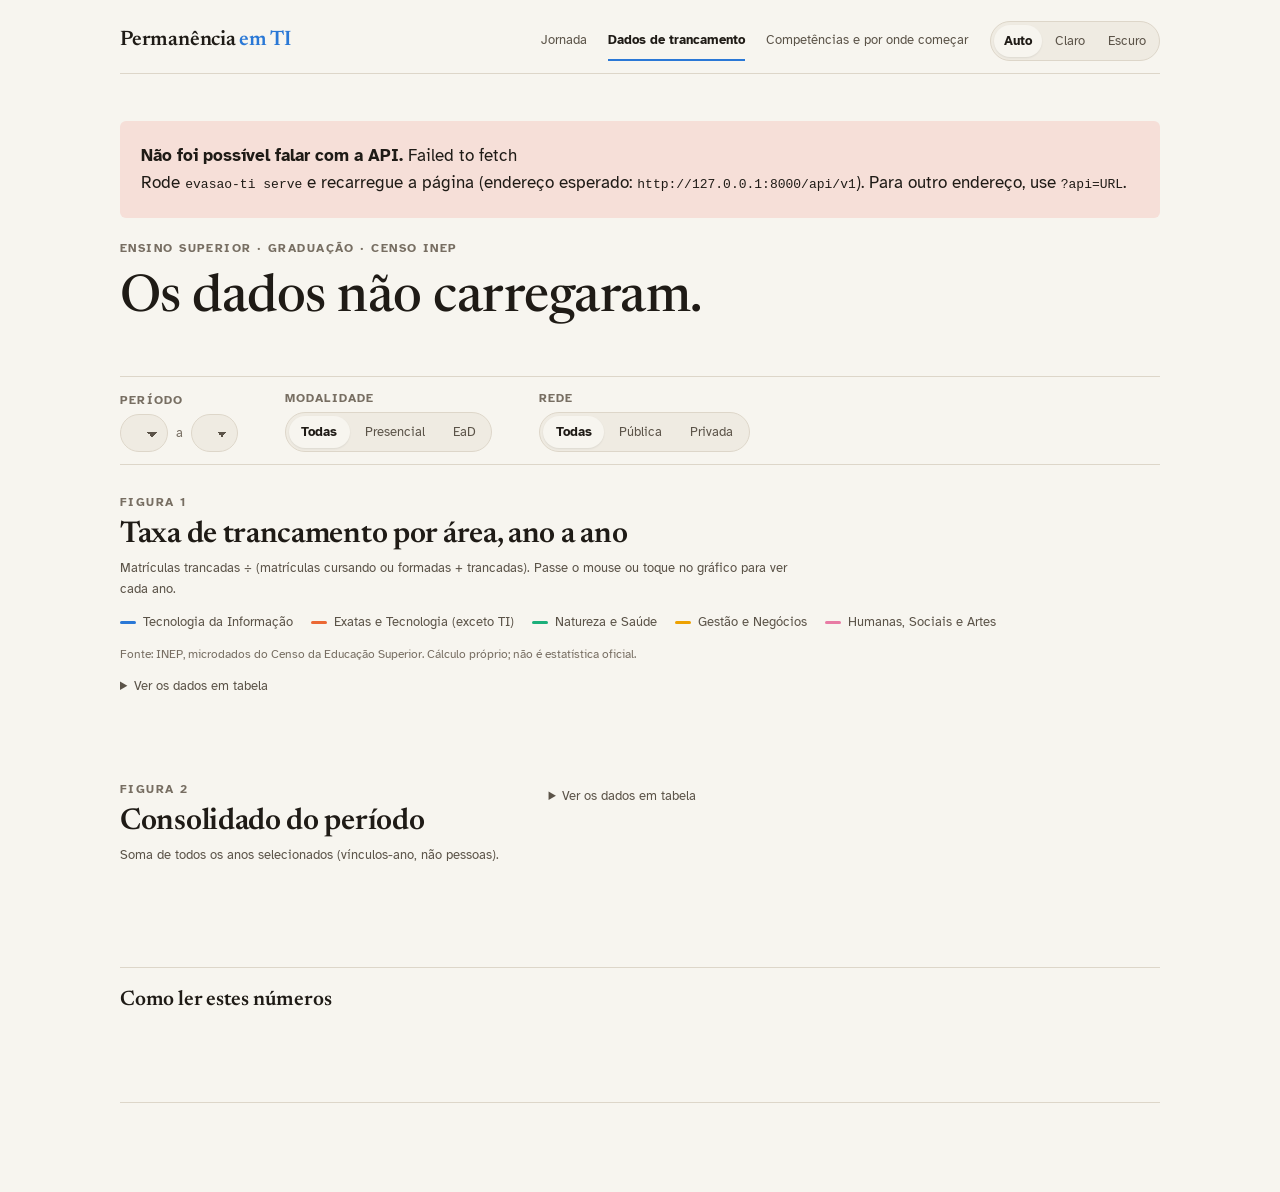
==== commit e22744b4: "Jornada guiada de 8 etapas pronta para encaixar o formulário oficial - web/index.html: jornada mobil" ====
--- a/web/estatisticas.html
+++ b/web/estatisticas.html
@@ -3,12 +3,14 @@
 <head>
 <meta charset="utf-8">
 <meta name="viewport" content="width=device-width, initial-scale=1">
+<link rel="icon" href="data:image/svg+xml,%3Csvg xmlns=%22http://www.w3.org/2000/svg%22 viewBox=%220 0 32 32%22%3E%3Crect width=%2232%22 height=%2232%22 rx=%227%22 fill=%22%231f1b16%22/%3E%3Ctext x=%2216%22 y=%2222%22 font-family=%22Georgia,serif%22 font-size=%2216%22 font-style=%22italic%22 fill=%22%23f7f5ef%22 text-anchor=%22middle%22%3ETI%3C/text%3E%3C/svg%3E">
 <title>Trancamento no Ensino Superior</title>
 <script src="assets/tema.js"></script>
 <link rel="preconnect" href="https://fonts.googleapis.com">
 <link rel="preconnect" href="https://fonts.gstatic.com" crossorigin>
 <link rel="stylesheet" href="https://fonts.googleapis.com/css2?family=Atkinson+Hyperlegible:ital,wght@0,400;0,700;1,400&family=Newsreader:ital,opsz,wght@0,6..72,400..700;1,6..72,400..600&display=swap">
 <link rel="stylesheet" href="assets/tema.css">
+<link rel="stylesheet" href="assets/graficos.css">
 <style>
   /* ---- abertura: manchete escrita a partir dos dados ---- */
   .intro { max-width: 52rem; margin-bottom: var(--space-l); }
@@ -47,42 +49,13 @@
   .fig-head { margin-bottom: var(--space-s); max-width: var(--measure); }
   .fig-head h2 { font-size: var(--step-2); margin: 4px 0 6px; }
   .fig-head p { margin: 0; color: var(--ink-2); font-size: var(--step--1); }
-  .source { font-size: var(--step--2); color: var(--ink-3); margin: var(--space-s) 0 0; }
   .split { display: grid; gap: var(--space-m) var(--space-l); }
   @media (min-width: 880px) {
     .split { grid-template-columns: minmax(0, 5fr) minmax(0, 8fr); align-items: start; }
     .split .fig-head { position: sticky; top: var(--space-m); }
   }
   .fig-head .takeaway { font-family: var(--font-display); font-size: var(--step-1); line-height: 1.4; color: var(--ink); margin: var(--space-s) 0 0; }
-
-  .legend { display: flex; flex-wrap: wrap; gap: 6px 18px; margin: 0 0 var(--space-s); padding: 0; list-style: none; font-size: var(--step--1); color: var(--ink-2); }
-  .legend li { display: flex; align-items: center; gap: 7px; }
-  .legend .sw { width: 16px; height: 3px; border-radius: 2px; }
-
-  .chart { position: relative; width: 100%; }
-  .chart svg { display: block; width: 100%; height: auto; overflow: visible; }
-  .chart text { font-family: var(--font-body); }
-  .tooltip {
-    position: absolute; pointer-events: none; z-index: 2;
-    background: var(--paper); color: var(--ink);
-    border: 1px solid var(--rule); border-radius: 8px; box-shadow: var(--shadow);
-    padding: 10px 12px; font-size: var(--step--1); min-width: 200px;
-    opacity: 0; transform: translateY(4px);
-    transition: opacity .12s var(--ease-out), transform .12s var(--ease-out);
-  }
-  .tooltip.on { opacity: 1; transform: none; }
-  .tooltip .t-title { font-family: var(--font-display); font-weight: 600; font-size: var(--step-0); margin-bottom: 6px; }
-  .tooltip .row { display: flex; align-items: center; gap: 10px; justify-content: space-between; font-variant-numeric: tabular-nums; }
-  .tooltip .row + .row { margin-top: 2px; }
-  .tooltip .row span:first-child { display: flex; align-items: center; gap: 7px; color: var(--ink-2); }
-  .tooltip .k { width: 8px; height: 8px; border-radius: 50%; flex: none; }
-
   .figure details { margin-top: var(--space-s); }
-  .table-wrap { overflow-x: auto; margin-top: var(--space-xs); }
-  table { border-collapse: collapse; width: 100%; font-size: var(--step--1); font-variant-numeric: tabular-nums; }
-  th, td { padding: 7px 10px; border-bottom: 1px solid var(--rule); text-align: right; white-space: nowrap; }
-  th:first-child, td:first-child { text-align: left; }
-  th { color: var(--ink-3); font-weight: 700; font-size: var(--step--2); letter-spacing: .06em; text-transform: uppercase; }
 
   /* ---- notas de leitura (estilo nota de rodapé) ---- */
   .notes { border-top: 1px solid var(--rule); padding-top: var(--space-m); }
@@ -97,8 +70,9 @@
 <body>
 <div class="page">
   <header class="masthead">
-    <a class="brand" href="estatisticas.html">Permanência <span>em TI</span></a>
+    <a class="brand" href="index.html">Permanência <span>em TI</span></a>
     <nav class="site-nav" aria-label="Seções">
+      <a href="index.html">Jornada</a>
       <a href="estatisticas.html" aria-current="page">Dados de trancamento</a>
       <a href="trilha-ti.html">Competências e por onde começar</a>
     </nav>
@@ -153,7 +127,7 @@
         <p>Matrículas trancadas ÷ (matrículas cursando ou formadas + trancadas). Passe o mouse ou toque no gráfico para ver cada ano.</p>
       </figcaption>
       <ul class="legend" id="legend-annual"></ul>
-      <div class="chart" id="chart-annual"><div class="tooltip" role="status"></div></div>
+      <div class="chart" id="chart-annual"></div>
       <p class="source">Fonte: INEP, microdados do Censo da Educação Superior. Cálculo próprio; não é estatística oficial.</p>
       <details>
         <summary>Ver os dados em tabela</summary>
@@ -169,7 +143,7 @@
         <p class="takeaway" id="takeaway"></p>
       </figcaption>
       <div>
-        <div class="chart" id="chart-summary"><div class="tooltip" role="status"></div></div>
+        <div class="chart" id="chart-summary"></div>
         <details>
           <summary>Ver os dados em tabela</summary>
           <div class="table-wrap" id="table-summary"></div>
@@ -186,387 +160,155 @@
   <footer class="site-foot" id="source"></footer>
 </div>
 
-<script>
-(() => {
-  "use strict";
-
-  // ------------------------------------------------------------------ config
-  const params = new URLSearchParams(location.search);
-  const API = (params.get("api") || "http://127.0.0.1:8000/api/v1").replace(/\/$/, "");
-
-  const SERIES = [
-    { code: "TI", label: "Tecnologia da Informação" },
-    { code: "EXATAS_EXCETO_TI", label: "Exatas e Tecnologia (exceto TI)" },
-    { code: "NATUREZA_SAUDE", label: "Natureza e Saúde" },
-    { code: "GESTAO_NEGOCIOS", label: "Gestão e Negócios" },
-    { code: "HUMANAS_SOCIAIS_ARTES", label: "Humanas, Sociais e Artes" },
-  ];
-  const LABEL = Object.fromEntries(SERIES.map(s => [s.code, s.label]));
-  const SCOPE = {
-    modalidade: { "": "", presencial: "cursos presenciais", ead: "cursos a distância" },
-    rede: { "": "", publica: "rede pública", privada: "rede privada" },
-  };
-  const color = code => `var(--s-${code})`;
-
-  const nf = new Intl.NumberFormat("pt-BR");
-  const pct = (v, d = 1) => v == null ? "sem dado" :
-    (v * 100).toLocaleString("pt-BR", { minimumFractionDigits: d, maximumFractionDigits: d }) + "%";
-  const compact = v => v == null ? "sem dado" :
-    new Intl.NumberFormat("pt-BR", { notation: "compact", maximumFractionDigits: 1 }).format(v);
-  const ordinal = n => `${n}ª`;
-
-  const $ = id => document.getElementById(id);
-  const svgNS = "http://www.w3.org/2000/svg";
-  const el = (tag, attrs = {}, parent) => {
-    const n = document.createElementNS(svgNS, tag);
-    for (const [k, v] of Object.entries(attrs)) n.setAttribute(k, v);
-    if (parent) parent.appendChild(n);
-    return n;
-  };
-  const esc = s => String(s).replace(/[&<>"]/g, c => ({ "&": "&amp;", "<": "&lt;", ">": "&gt;", '"': "&quot;" }[c]));
-
-  async function api(path, query = {}) {
-    const qs = new URLSearchParams();
-    for (const [k, v] of Object.entries(query)) {
-      if (v === "" || v == null) continue;
-      (Array.isArray(v) ? v : [v]).forEach(x => qs.append(k, x));
-    }
-    const r = await fetch(`${API}${path}${qs.toString() ? "?" + qs : ""}`);
-    const body = await r.json().catch(() => ({}));
-    if (!r.ok) throw new Error(body?.error?.message || `HTTP ${r.status}`);
-    return body;
-  }
-
-  function showError(err) {
-    const box = $("error");
-    box.hidden = false;
-    $("headline").textContent = "Os dados não carregaram.";
+<script type="module">
+import {
+  LABEL, pct, compact, nf, esc, legendHTML,
+  renderLines, renderBars, annualTable, summaryTable, apiClient,
+} from "./assets/graficos.js";
+
+const params = new URLSearchParams(location.search);
+const API = (params.get("api") || "http://127.0.0.1:8000/api/v1").replace(/\/$/, "");
+const api = apiClient(API);
+const SCOPE = {
+  modalidade: { "": "", presencial: "cursos presenciais", ead: "cursos a distância" },
+  rede: { "": "", publica: "rede pública", privada: "rede privada" },
+};
+const $ = id => document.getElementById(id);
+
+function showError(err) {
+  const box = $("error");
+  box.hidden = false;
+  $("headline").textContent = "Os dados não carregaram.";
+  $("dek").textContent = "";
+  box.innerHTML = `<strong>Não foi possível falar com a API.</strong> ${esc(err.message)}<br>
+    Rode <code>evasao-ti serve</code> e recarregue a página (endereço esperado:
+    <code>${esc(API)}</code>). Para outro endereço, use <code>?api=URL</code>.`;
+}
+
+const fstate = { modalidade: "", rede: "" };
+let state = { yearInfo: [], annual: null, summary: null, total: null };
+const filters = () => ({ year_start: $("f-start").value, year_end: $("f-end").value, ...fstate });
+
+async function load() {
+  const f = filters();
+  if (+f.year_start > +f.year_end) { $("f-end").value = f.year_start; f.year_end = f.year_start; }
+  try {
+    const [annual, summary, total] = await Promise.all([
+      api("/statistics/annual", { ...f, group_by: "segmento" }),
+      api("/statistics/summary", { ...f, group_by: "segmento" }),
+      api("/statistics/annual", { ...f, group_by: "total" }),
+    ]);
+    $("error").hidden = true;
+    state = { ...state, annual, summary, total };
+    render();
+  } catch (err) { showError(err); }
+}
+
+function writeHeadline(years) {
+  const { annual, total } = state;
+  const first = years[0], last = years[years.length - 1];
+  const tiLast = annual.data.find(r => r.ano === last && r.grupo_codigo === "TI");
+  const tiFirst = annual.data.find(r => r.ano === first && r.grupo_codigo === "TI");
+  const all = total.data.find(r => r.ano === last)?.taxa_trancamento;
+  const ti = tiLast?.taxa_trancamento;
+  const scope = [SCOPE.modalidade[fstate.modalidade], SCOPE.rede[fstate.rede]].filter(Boolean).join(", ");
+
+  $("kicker").textContent = `Ensino superior · graduação${scope ? " · " + scope : ""} · Censo INEP`;
+  if (ti == null) {
+    $("headline").textContent = `Sem dados de TI para ${last} neste recorte.`;
     $("dek").textContent = "";
-    box.innerHTML = `<strong>Não foi possível falar com a API.</strong> ${esc(err.message)}<br>
-      Rode <code>evasao-ti serve</code> e recarregue a página (endereço esperado:
-      <code>${esc(API)}</code>). Para outro endereço, use <code>?api=URL</code>.`;
-  }
-
-  function niceMax(v) {
-    const step = v > 0.3 ? 0.1 : 0.05;
-    return Math.max(step, Math.ceil(v / step) * step);
-  }
-
-  // ------------------------------------------------------------------ Figura 1: linhas
-  function renderLines(container, rows, years) {
-    container.querySelectorAll("svg").forEach(n => n.remove());
-    const tip = container.querySelector(".tooltip");
-    const W = Math.max(300, container.clientWidth);
-    const narrow = W < 560;
-    const H = narrow ? 270 : 360;
-    const m = { top: 14, right: narrow ? 70 : 110, bottom: 30, left: 44 };
-    const iw = W - m.left - m.right, ih = H - m.top - m.bottom;
-
-    const byKey = new Map(rows.map(r => [`${r.ano}|${r.grupo_codigo}`, r]));
-    // escala só com as séries desenhadas ("Não classificado" fica fora do gráfico)
-    const values = rows.filter(r => LABEL[r.grupo_codigo])
-      .map(r => r.taxa_trancamento).filter(v => v != null);
-    const yMax = niceMax(Math.max(0.01, ...values));
-    const x = i => years.length === 1 ? iw / 2 : (i / (years.length - 1)) * iw;
-    const y = v => ih - (v / yMax) * ih;
-
-    const svg = el("svg", { viewBox: `0 0 ${W} ${H}`, role: "img",
-      "aria-label": "Gráfico de linhas: taxa de trancamento por ano e área" }, container);
-    const g = el("g", { transform: `translate(${m.left},${m.top})` }, svg);
-
-    const step = yMax > 0.3 ? 0.1 : 0.05;
-    for (let t = 0; t <= yMax + 1e-9; t += step) {
-      el("line", { x1: 0, x2: iw, y1: y(t), y2: y(t), stroke: "var(--grid)", "stroke-width": 1 }, g);
-      const tx = el("text", { x: -10, y: y(t), "text-anchor": "end", "dominant-baseline": "middle",
-        fill: "var(--ink-3)", "font-size": 12 }, g);
-      tx.textContent = Math.round(t * 100) + "%";
-    }
-    const every = narrow ? Math.ceil(years.length / 5) : (years.length > 10 ? 2 : 1);
-    years.forEach((yr, i) => {
-      if (i % every !== 0 && i !== years.length - 1) return;
-      const tx = el("text", { x: x(i), y: ih + 22, "text-anchor": "middle",
-        fill: "var(--ink-3)", "font-size": 12 }, g);
-      tx.textContent = yr;
+    return;
+  }
+  let comp = "";
+  if (all != null) {
+    if (Math.abs(ti - all) < 0.005) comp = ", praticamente igual à média de todas as áreas";
+    else comp = `, ${ti > all ? "acima" : "abaixo"} da média de todas as áreas (${pct(all)})`;
+  }
+  $("headline").innerHTML =
+    `Em ${last}, <em class="num">${pct(ti)}</em> dos vínculos em cursos de TI estavam trancados${comp}.`;
+  const vinc = (tiLast.matriculas ?? 0) + (tiLast.trancadas ?? 0);
+  let dek = `São <strong>${compact(tiLast.trancadas)}</strong> matrículas trancadas em
+    <strong>${nf.format(vinc)}</strong> vínculos de TI.`;
+  if (tiFirst?.taxa_trancamento != null && first !== last) {
+    dek += ` Em ${first}, a taxa era de <strong>${pct(tiFirst.taxa_trancamento)}</strong>.`;
+  }
+  $("dek").innerHTML = dek + " Trancar não é o mesmo que evadir, mas é um sinal de alerta.";
+}
+
+function render() {
+  const { annual, summary } = state;
+  const years = annual.meta.periodo.anos_com_dados;
+  if (!years.length) { $("headline").textContent = "Sem dados no período selecionado."; return; }
+  const first = years[0], last = years[years.length - 1];
+
+  writeHeadline(years);
+  renderLines($("chart-annual"), annual.data, years);
+  $("table-annual").innerHTML = annualTable(annual.data, years);
+  renderBars($("chart-summary"), summary.data);
+  $("table-summary").innerHTML = summaryTable(summary.data);
+  $("summary-sub").textContent =
+    `Soma de ${first} a ${last}: vínculos-ano, não pessoas. TI = cursos da área CINE 06.`;
+
+  const ranked = summary.data.filter(r => LABEL[r.grupo_codigo] && r.taxa_trancamento != null)
+    .sort((a, b) => b.taxa_trancamento - a.taxa_trancamento);
+  const pos = ranked.findIndex(r => r.grupo_codigo === "TI") + 1;
+  $("takeaway").textContent = pos === 1
+    ? `No período, TI tem a maior taxa de trancamento entre as ${ranked.length} áreas.`
+    : pos > 1 ? `No período, TI fica na ${pos}ª posição entre as ${ranked.length} áreas.` : "";
+
+  const att = state.yearInfo.filter(y => y.comparabilidade === "atencao" && years.includes(y.ano));
+  const cmp = $("comparability");
+  cmp.hidden = att.length === 0;
+  cmp.innerHTML = att.length ? `<details><summary><span class="kicker">Nota</span>
+    ${att.map(a => a.ano).join(", ")} têm mudanças de coleta ou de classificação. Ver detalhes</summary>
+    <ul>${att.map(a => `<li><strong>${a.ano}:</strong> ${
+      [...a.notas_curadas, ...a.alertas_automaticos].map(esc).join(" ")}</li>`).join("")}</ul></details>` : "";
+
+  const avisos = summary.meta.avisos.filter(a => !a.startsWith("Anos com alerta"));
+  $("notes-list").innerHTML = [
+    "<strong>Unidade:</strong> vínculos aluno–curso no ano. Um mesmo estudante aparece em cada ano em que está vinculado; os números não contam pessoas.",
+    "<strong>Taxa de trancamento</strong> = matrículas trancadas ÷ (matrículas cursando ou formadas + trancadas). Trancamento não é o mesmo que evasão.",
+    "<strong>TI</strong> = cursos da área geral 06 da CINE Brasil (Computação e TIC), como Sistemas de Informação, ADS e Ciência da Computação. Licenciaturas em Computação contam como Educação.",
+    ...avisos.map(esc),
+  ].map(t => `<li>${t}</li>`).join("");
+  $("source").innerHTML = `${esc(summary.meta.fonte.nota)} Fonte: <a href="${esc(summary.meta.fonte.url)}" rel="noopener">${esc(summary.meta.fonte.nome)}, INEP</a>.
+    Classificação: mapeamento v${esc(summary.meta.classificacao.versao_mapeamento)}.
+    <a href="${esc(API)}/methodology" rel="noopener">Metodologia completa</a>.`;
+}
+
+async function init() {
+  $("legend-annual").innerHTML = legendHTML();
+  try {
+    const yrs = await api("/years");
+    state.yearInfo = yrs.data;
+    const available = yrs.data.filter(y => y.status === "disponivel").map(y => y.ano);
+    if (!available.length) throw new Error("A base consolidada não tem anos disponíveis.");
+    const opts = available.map(y => `<option value="${y}">${y}</option>`).join("");
+    $("f-start").innerHTML = opts;
+    $("f-end").innerHTML = opts;
+    $("f-start").value = available[0];
+    $("f-end").value = available[available.length - 1];
+  } catch (err) { showError(err); return; }
+
+  ["f-start", "f-end"].forEach(id => $(id).addEventListener("change", load));
+  document.querySelectorAll(".segmented[data-filter]").forEach(group => {
+    group.addEventListener("click", e => {
+      const b = e.target.closest("button");
+      if (!b) return;
+      fstate[group.dataset.filter] = b.value;
+      group.querySelectorAll("button").forEach(x => x.setAttribute("aria-pressed", String(x === b)));
+      load();
     });
-
-    const ends = [];
-    for (const s of [...SERIES].reverse()) {          // TI por último = por cima
-      let d = "", pen = false, last = null;
-      years.forEach((yr, i) => {
-        const v = byKey.get(`${yr}|${s.code}`)?.taxa_trancamento;
-        if (v == null) { pen = false; return; }       // ano sem dado = lacuna, nunca zero
-        d += `${pen ? "L" : "M"}${x(i).toFixed(1)},${y(v).toFixed(1)}`;
-        pen = true; last = { i, v };
-      });
-      if (!d) continue;
-      el("path", { d, fill: "none", stroke: color(s.code), "stroke-width": s.code === "TI" ? 3 : 2,
-        "stroke-linejoin": "round", "stroke-linecap": "round",
-        opacity: s.code === "TI" ? 1 : 0.9 }, g);
-      if (last) {
-        el("circle", { cx: x(last.i), cy: y(last.v), r: s.code === "TI" ? 5 : 4, fill: color(s.code),
-          stroke: "var(--paper)", "stroke-width": 2 }, g);
-        ends.push({ code: s.code, x: x(last.i), y: y(last.v), v: last.v });
-      }
-    }
-    const ti = ends.find(e => e.code === "TI");
-    if (ti) {
-      const t = el("text", { x: ti.x + 12, y: ti.y, "dominant-baseline": "middle",
-        fill: "var(--ink)", "font-size": 13, "font-weight": 700 }, g);
-      t.textContent = `TI ${pct(ti.v)}`;
-    }
-
-    const cross = el("line", { y1: 0, y2: ih, stroke: "var(--ink-3)", "stroke-width": 1,
-      visibility: "hidden" }, g);
-    const dots = el("g", { visibility: "hidden" }, g);
-    const hit = el("rect", { x: -m.left, y: 0, width: iw + m.left + 20, height: ih,
-      fill: "transparent" }, g);
-
-    const move = evt => {
-      const pt = svg.getBoundingClientRect();
-      const scale = W / pt.width;
-      const px = (evt.clientX - pt.left) * scale - m.left;
-      const i = Math.max(0, Math.min(years.length - 1,
-        Math.round(years.length === 1 ? 0 : (px / iw) * (years.length - 1))));
-      const yr = years[i];
-      cross.setAttribute("x1", x(i)); cross.setAttribute("x2", x(i));
-      cross.setAttribute("visibility", "visible");
-      dots.replaceChildren();
-      const items = SERIES.map(s => ({ s, r: byKey.get(`${yr}|${s.code}`) }))
-        .sort((a, b) => (b.r?.taxa_trancamento ?? -1) - (a.r?.taxa_trancamento ?? -1));
-      for (const { s, r } of items) {
-        if (r?.taxa_trancamento == null) continue;
-        el("circle", { cx: x(i), cy: y(r.taxa_trancamento), r: 4, fill: color(s.code),
-          stroke: "var(--paper)", "stroke-width": 2 }, dots);
-      }
-      dots.setAttribute("visibility", "visible");
-      tip.innerHTML = `<div class="t-title">${yr}</div>` + items.map(({ s, r }) =>
-        `<div class="row"><span><i class="k" style="background:${color(s.code)}"></i>${esc(s.label)}</span>
-         <strong>${pct(r?.taxa_trancamento)}</strong></div>`).join("");
-      const cw = container.clientWidth;
-      const left = (m.left + x(i)) / scale;
-      tip.style.left = Math.max(0, left > cw / 2 ? left - tip.offsetWidth - 14 : left + 14) + "px";
-      tip.style.top = (m.top / scale) + "px";
-      tip.classList.add("on");
-    };
-    const leave = () => {
-      cross.setAttribute("visibility", "hidden");
-      dots.setAttribute("visibility", "hidden");
-      tip.classList.remove("on");
-    };
-    hit.addEventListener("pointermove", move);
-    hit.addEventListener("pointerdown", move);
-    hit.addEventListener("pointerleave", leave);
-  }
-
-  // ------------------------------------------------------------------ Figura 2: barras
-  function renderBars(container, rows) {
-    container.querySelectorAll("svg").forEach(n => n.remove());
-    const tip = container.querySelector(".tooltip");
-    const data = rows.filter(r => LABEL[r.grupo_codigo] && r.taxa_trancamento != null)
-      .sort((a, b) => b.taxa_trancamento - a.taxa_trancamento);
-    const W = Math.max(300, container.clientWidth);
-    const narrow = W < 560;
-    const labelW = narrow ? 0 : 210;
-    const bar = 22, gap = narrow ? 32 : 16;
-    const m = { top: 4, right: 64, bottom: 4, left: labelW };
-    const iw = W - m.left - m.right;
-    const rowH = bar + gap;
-    const H = m.top + m.bottom + data.length * rowH;
-    const xMax = niceMax(Math.max(0.01, ...data.map(d => d.taxa_trancamento)));
-    const xs = v => (v / xMax) * iw;
-
-    const svg = el("svg", { viewBox: `0 0 ${W} ${H}`, role: "img",
-      "aria-label": "Gráfico de barras: taxa de trancamento consolidada por área" }, container);
-    const g = el("g", { transform: `translate(${m.left},${m.top})` }, svg);
-    el("line", { x1: 0, x2: 0, y1: 0, y2: H - m.top - m.bottom, stroke: "var(--rule)" }, g);
-
-    data.forEach((d, i) => {
-      const top = i * rowH + (narrow ? 18 : gap / 2);
-      const w = Math.max(2, xs(d.taxa_trancamento));
-      const r = Math.min(4, w / 2);
-      const p = `M0,${top} H${w - r} Q${w},${top} ${w},${top + r} V${top + bar - r} Q${w},${top + bar} ${w - r},${top + bar} H0 Z`;
-      const isTI = d.grupo_codigo === "TI";
-      el("path", { d: p, fill: color(d.grupo_codigo) }, g);
-
-      const name = el("text", narrow
-        ? { x: 0, y: top - 6, fill: isTI ? "var(--ink)" : "var(--ink-2)", "font-size": 12,
-            "font-weight": isTI ? 700 : 400 }
-        : { x: -12, y: top + bar / 2, "text-anchor": "end", "dominant-baseline": "middle",
-            fill: isTI ? "var(--ink)" : "var(--ink-2)", "font-size": 13,
-            "font-weight": isTI ? 700 : 400 }, g);
-      name.textContent = LABEL[d.grupo_codigo];
-
-      const val = el("text", { x: w + 8, y: top + bar / 2, "dominant-baseline": "middle",
-        fill: "var(--ink)", "font-size": 13, "font-weight": isTI ? 700 : 400 }, g);
-      val.textContent = pct(d.taxa_trancamento);
-
-      const hit = el("rect", { x: -labelW, y: top - gap / 2, width: W, height: rowH,
-        fill: "transparent" }, g);
-      const show = evt => {
-        tip.innerHTML = `<div class="t-title">${esc(LABEL[d.grupo_codigo])}</div>
-          <div class="row"><span>Taxa de trancamento</span><strong>${pct(d.taxa_trancamento)}</strong></div>
-          <div class="row"><span>Trancadas</span><strong>${nf.format(d.trancadas)}</strong></div>
-          <div class="row"><span>Matrículas</span><strong>${nf.format(d.matriculas)}</strong></div>`;
-        const box = container.getBoundingClientRect();
-        let left = evt.clientX - box.left + 14;
-        if (left + tip.offsetWidth > box.width) left = Math.max(0, evt.clientX - box.left - tip.offsetWidth - 14);
-        tip.style.left = left + "px";
-        tip.style.top = (evt.clientY - box.top + 14) + "px";
-        tip.classList.add("on");
-      };
-      hit.addEventListener("pointermove", show);
-      hit.addEventListener("pointerdown", show);
-      hit.addEventListener("pointerleave", () => tip.classList.remove("on"));
-    });
-  }
-
-  // ------------------------------------------------------------------ tabelas
-  function annualTable(rows, years) {
-    const byKey = new Map(rows.map(r => [`${r.ano}|${r.grupo_codigo}`, r]));
-    let h = `<table><thead><tr><th>Ano</th>${SERIES.map(s => `<th>${esc(s.label)}</th>`).join("")}</tr></thead><tbody>`;
-    for (const yr of years) {
-      h += `<tr><td>${yr}</td>${SERIES.map(s => `<td>${pct(byKey.get(`${yr}|${s.code}`)?.taxa_trancamento)}</td>`).join("")}</tr>`;
-    }
-    return h + "</tbody></table>";
-  }
-  function summaryTable(rows) {
-    const data = rows.filter(r => LABEL[r.grupo_codigo]);
-    return `<table><thead><tr><th>Área</th><th>Matrículas</th><th>Trancadas</th><th>Taxa</th></tr></thead><tbody>` +
-      data.map(r => `<tr><td>${esc(LABEL[r.grupo_codigo])}</td><td>${nf.format(r.matriculas ?? 0)}</td>
-        <td>${nf.format(r.trancadas ?? 0)}</td><td>${pct(r.taxa_trancamento)}</td></tr>`).join("") +
-      "</tbody></table>";
-  }
-
-  // ------------------------------------------------------------------ estado e carga
-  const fstate = { modalidade: "", rede: "" };
-  let state = { yearInfo: [], annual: null, summary: null, total: null };
-
-  function filters() {
-    return { year_start: $("f-start").value, year_end: $("f-end").value, ...fstate };
-  }
-
-  async function load() {
-    const f = filters();
-    if (+f.year_start > +f.year_end) { $("f-end").value = f.year_start; f.year_end = f.year_start; }
-    try {
-      const [annual, summary, total] = await Promise.all([
-        api("/statistics/annual", { ...f, group_by: "segmento" }),
-        api("/statistics/summary", { ...f, group_by: "segmento" }),
-        api("/statistics/annual", { ...f, group_by: "total" }),
-      ]);
-      $("error").hidden = true;
-      state = { ...state, annual, summary, total };
-      render();
-    } catch (err) { showError(err); }
-  }
-
-  function writeHeadline(years) {
-    const { annual, total } = state;
-    const first = years[0], last = years[years.length - 1];
-    const tiLast = annual.data.find(r => r.ano === last && r.grupo_codigo === "TI");
-    const tiFirst = annual.data.find(r => r.ano === first && r.grupo_codigo === "TI");
-    const all = total.data.find(r => r.ano === last)?.taxa_trancamento;
-    const ti = tiLast?.taxa_trancamento;
-    const scope = [SCOPE.modalidade[fstate.modalidade], SCOPE.rede[fstate.rede]].filter(Boolean).join(", ");
-
-    $("kicker").textContent = `Ensino superior · graduação${scope ? " · " + scope : ""} · Censo INEP`;
-    if (ti == null) {
-      $("headline").textContent = `Sem dados de TI para ${last} neste recorte.`;
-      $("dek").textContent = "";
-      return;
-    }
-    let comp = "";
-    if (all != null) {
-      if (Math.abs(ti - all) < 0.005) comp = ", praticamente igual à média de todas as áreas";
-      else comp = `, ${ti > all ? "acima" : "abaixo"} da média de todas as áreas (${pct(all)})`;
-    }
-    $("headline").innerHTML =
-      `Em ${last}, <em class="num">${pct(ti)}</em> dos vínculos em cursos de TI estavam trancados${comp}.`;
-    const vinc = (tiLast.matriculas ?? 0) + (tiLast.trancadas ?? 0);
-    let dek = `São <strong>${compact(tiLast.trancadas)}</strong> matrículas trancadas em
-      <strong>${nf.format(vinc)}</strong> vínculos de TI.`;
-    if (tiFirst?.taxa_trancamento != null && first !== last) {
-      dek += ` Em ${first}, a taxa era de <strong>${pct(tiFirst.taxa_trancamento)}</strong>.`;
-    }
-    $("dek").innerHTML = dek + " Trancar não é o mesmo que evadir, mas é um sinal de alerta.";
-  }
-
-  function render() {
-    const { annual, summary } = state;
-    const years = annual.meta.periodo.anos_com_dados;
-    if (!years.length) { $("headline").textContent = "Sem dados no período selecionado."; return; }
-    const first = years[0], last = years[years.length - 1];
-
-    writeHeadline(years);
-    renderLines($("chart-annual"), annual.data, years);
-    $("table-annual").innerHTML = annualTable(annual.data, years);
-    renderBars($("chart-summary"), summary.data);
-    $("table-summary").innerHTML = summaryTable(summary.data);
-    $("summary-sub").textContent =
-      `Soma de ${first} a ${last}: vínculos-ano, não pessoas. TI = cursos da área CINE 06.`;
-
-    const ranked = summary.data.filter(r => LABEL[r.grupo_codigo] && r.taxa_trancamento != null)
-      .sort((a, b) => b.taxa_trancamento - a.taxa_trancamento);
-    const pos = ranked.findIndex(r => r.grupo_codigo === "TI") + 1;
-    $("takeaway").textContent = pos === 1
-      ? `No período, TI tem a maior taxa de trancamento entre as ${ranked.length} áreas.`
-      : pos > 1 ? `No período, TI fica na ${ordinal(pos)} posição entre as ${ranked.length} áreas.` : "";
-
-    const att = state.yearInfo.filter(y => y.comparabilidade === "atencao" && years.includes(y.ano));
-    const cmp = $("comparability");
-    cmp.hidden = att.length === 0;
-    cmp.innerHTML = att.length ? `<details><summary><span class="kicker">Nota</span>
-      ${att.map(a => a.ano).join(", ")} têm mudanças de coleta ou de classificação. Ver detalhes</summary>
-      <ul>${att.map(a => `<li><strong>${a.ano}:</strong> ${
-        [...a.notas_curadas, ...a.alertas_automaticos].map(esc).join(" ")}</li>`).join("")}</ul></details>` : "";
-
-    const avisos = summary.meta.avisos.filter(a => !a.startsWith("Anos com alerta"));
-    $("notes-list").innerHTML = [
-      "<strong>Unidade:</strong> vínculos aluno–curso no ano. Um mesmo estudante aparece em cada ano em que está vinculado; os números não contam pessoas.",
-      "<strong>Taxa de trancamento</strong> = matrículas trancadas ÷ (matrículas cursando ou formadas + trancadas). Trancamento não é o mesmo que evasão.",
-      "<strong>TI</strong> = cursos da área geral 06 da CINE Brasil (Computação e TIC), como Sistemas de Informação, ADS e Ciência da Computação. Licenciaturas em Computação contam como Educação.",
-      ...avisos.map(esc),
-    ].map(t => `<li>${t}</li>`).join("");
-    $("source").innerHTML = `${esc(summary.meta.fonte.nota)} Fonte: <a href="${esc(summary.meta.fonte.url)}" rel="noopener">${esc(summary.meta.fonte.nome)}, INEP</a>.
-      Classificação: mapeamento v${esc(summary.meta.classificacao.versao_mapeamento)}.
-      <a href="${esc(API)}/methodology" rel="noopener">Metodologia completa</a>.`;
-  }
-
-  async function init() {
-    $("legend-annual").innerHTML = SERIES.map(s =>
-      `<li><span class="sw" style="background:${color(s.code)}"></span>${esc(s.label)}</li>`).join("");
-    try {
-      const yrs = await api("/years");
-      state.yearInfo = yrs.data;
-      const available = yrs.data.filter(y => y.status === "disponivel").map(y => y.ano);
-      if (!available.length) throw new Error("A base consolidada não tem anos disponíveis.");
-      const opts = available.map(y => `<option value="${y}">${y}</option>`).join("");
-      $("f-start").innerHTML = opts;
-      $("f-end").innerHTML = opts;
-      $("f-start").value = available[0];
-      $("f-end").value = available[available.length - 1];
-    } catch (err) { showError(err); return; }
-
-    ["f-start", "f-end"].forEach(id => $(id).addEventListener("change", load));
-    document.querySelectorAll(".segmented[data-filter]").forEach(group => {
-      group.addEventListener("click", e => {
-        const b = e.target.closest("button");
-        if (!b) return;
-        fstate[group.dataset.filter] = b.value;
-        group.querySelectorAll("button").forEach(x => x.setAttribute("aria-pressed", String(x === b)));
-        load();
-      });
-    });
-    let t;
-    window.addEventListener("resize", () => {
-      clearTimeout(t);
-      t = setTimeout(() => state.annual && render(), 150);
-    });
-    load();
-  }
-
-  init();
-})();
+  });
+  let t;
+  window.addEventListener("resize", () => {
+    clearTimeout(t);
+    t = setTimeout(() => state.annual && render(), 150);
+  });
+  load();
+}
+
+init();
 </script>
 </body>
 </html>
--- a/web/assets/graficos.css
+++ b/web/assets/graficos.css
@@ -0,0 +1,29 @@
+/* Estilos dos gráficos (assets/graficos.js) e das tabelas de dados. */
+.legend { display: flex; flex-wrap: wrap; gap: 6px 18px; margin: 0 0 var(--space-s); padding: 0; list-style: none; font-size: var(--step--1); color: var(--ink-2); }
+.legend li { display: flex; align-items: center; gap: 7px; }
+.legend .sw { width: 16px; height: 3px; border-radius: 2px; flex: none; }
+
+.chart { position: relative; width: 100%; }
+.chart svg { display: block; width: 100%; height: auto; overflow: visible; }
+.chart text { font-family: var(--font-body); }
+.tooltip {
+  position: absolute; pointer-events: none; z-index: 5;
+  background: var(--paper); color: var(--ink);
+  border: 1px solid var(--rule); border-radius: 8px; box-shadow: var(--shadow);
+  padding: 10px 12px; font-size: var(--step--1); min-width: 200px;
+  opacity: 0; transform: translateY(4px);
+  transition: opacity .12s var(--ease-out), transform .12s var(--ease-out);
+}
+.tooltip.on { opacity: 1; transform: none; }
+.tooltip .t-title { font-family: var(--font-display); font-weight: 600; font-size: var(--step-0); margin-bottom: 6px; }
+.tooltip .row { display: flex; align-items: center; gap: 10px; justify-content: space-between; font-variant-numeric: tabular-nums; }
+.tooltip .row + .row { margin-top: 2px; }
+.tooltip .row span:first-child { display: flex; align-items: center; gap: 7px; color: var(--ink-2); }
+.tooltip .k { width: 8px; height: 8px; border-radius: 50%; flex: none; }
+
+.table-wrap { overflow-x: auto; margin-top: var(--space-xs); }
+.table-wrap table { border-collapse: collapse; width: 100%; font-size: var(--step--1); font-variant-numeric: tabular-nums; }
+.table-wrap th, .table-wrap td { padding: 7px 10px; border-bottom: 1px solid var(--rule); text-align: right; white-space: nowrap; }
+.table-wrap th:first-child, .table-wrap td:first-child { text-align: left; }
+.table-wrap th { color: var(--ink-3); font-weight: 700; font-size: var(--step--2); letter-spacing: .06em; text-transform: uppercase; }
+.source { font-size: var(--step--2); color: var(--ink-3); margin: var(--space-s) 0 0; }
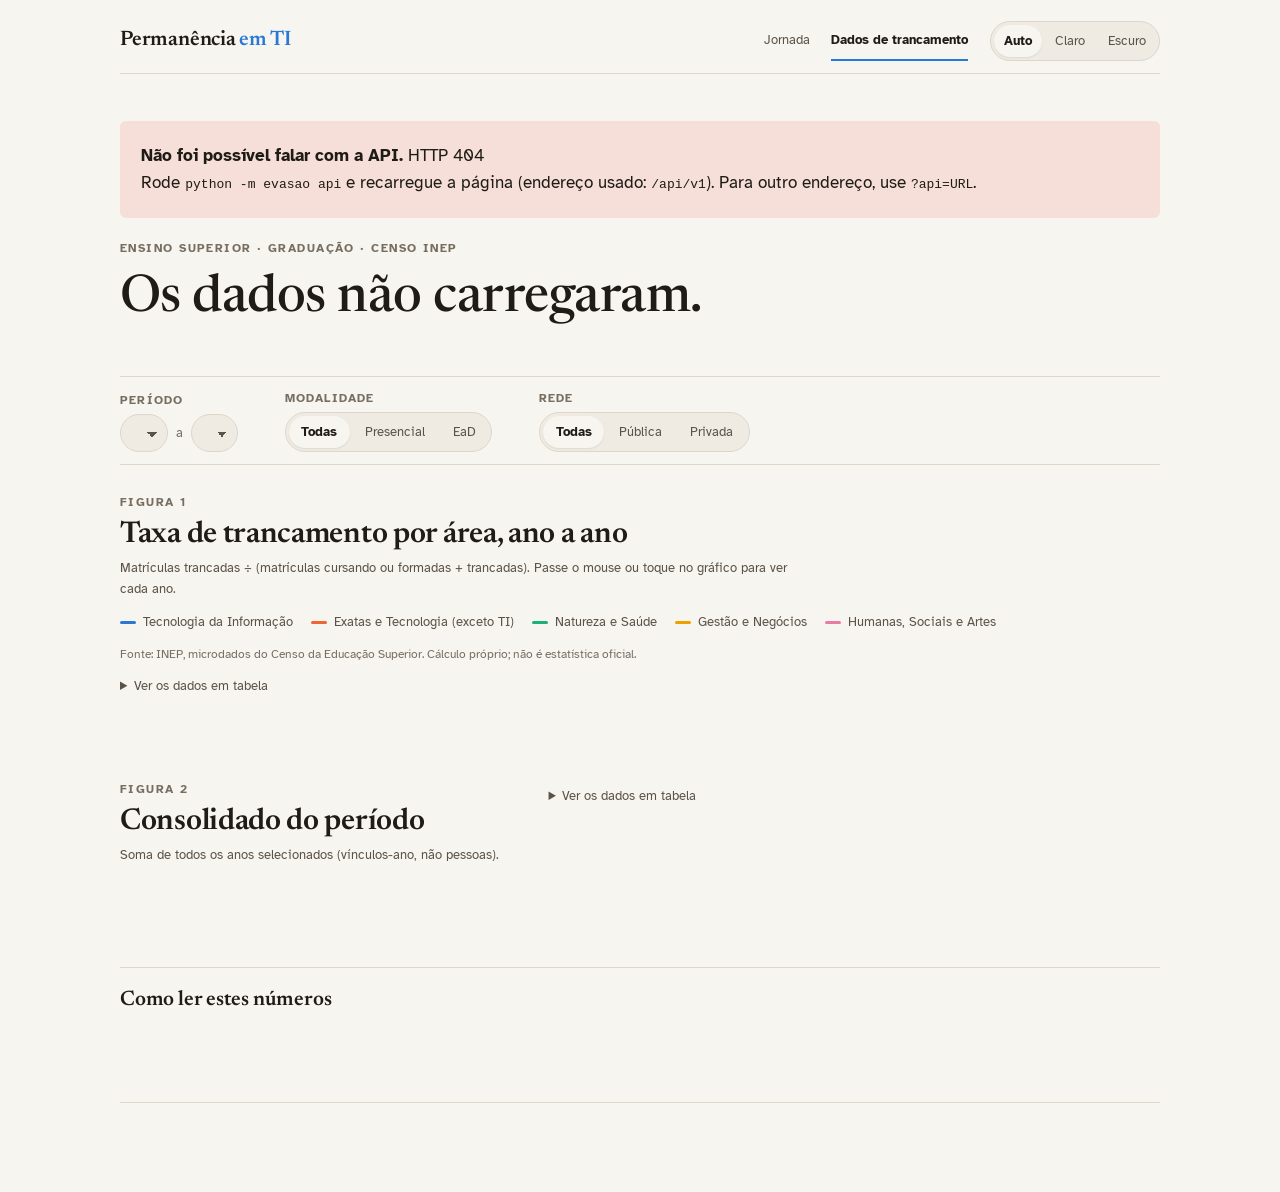
==== commit 2d0e2d4b: "Simplifica o projeto e adiciona fontes ao conteúdo - pipeline reescrito em um pacote só (evasao/), e" ====
--- a/web/estatisticas.html
+++ b/web/estatisticas.html
@@ -5,67 +5,11 @@
 <meta name="viewport" content="width=device-width, initial-scale=1">
 <link rel="icon" href="data:image/svg+xml,%3Csvg xmlns=%22http://www.w3.org/2000/svg%22 viewBox=%220 0 32 32%22%3E%3Crect width=%2232%22 height=%2232%22 rx=%227%22 fill=%22%231f1b16%22/%3E%3Ctext x=%2216%22 y=%2222%22 font-family=%22Georgia,serif%22 font-size=%2216%22 font-style=%22italic%22 fill=%22%23f7f5ef%22 text-anchor=%22middle%22%3ETI%3C/text%3E%3C/svg%3E">
 <title>Trancamento no Ensino Superior</title>
-<script src="assets/tema.js"></script>
+<script src="tema.js"></script>
 <link rel="preconnect" href="https://fonts.googleapis.com">
 <link rel="preconnect" href="https://fonts.gstatic.com" crossorigin>
 <link rel="stylesheet" href="https://fonts.googleapis.com/css2?family=Atkinson+Hyperlegible:ital,wght@0,400;0,700;1,400&family=Newsreader:ital,opsz,wght@0,6..72,400..700;1,6..72,400..600&display=swap">
-<link rel="stylesheet" href="assets/tema.css">
-<link rel="stylesheet" href="assets/graficos.css">
-<style>
-  /* ---- abertura: manchete escrita a partir dos dados ---- */
-  .intro { max-width: 52rem; margin-bottom: var(--space-l); }
-  .intro h1 { font-size: var(--step-3); font-weight: 500; margin-top: var(--space-s); }
-  .intro h1 .num {
-    font-weight: 700; font-style: normal; white-space: nowrap;
-    text-decoration: underline; text-decoration-color: var(--accent);
-    text-decoration-thickness: .09em; text-underline-offset: .12em;
-  }
-  .intro .lead strong { color: var(--ink); font-weight: 700; font-variant-numeric: tabular-nums; }
-
-  /* ---- barra de filtros: uma linha acima das figuras ---- */
-  .toolbar {
-    display: flex; flex-wrap: wrap; align-items: end; gap: var(--space-s) var(--space-l);
-    padding: var(--space-s) 0; margin-bottom: var(--space-m);
-    border-top: 1px solid var(--rule); border-bottom: 1px solid var(--rule);
-  }
-  .field { display: flex; flex-direction: column; gap: 4px; }
-  .field-label { font-size: var(--step--2); font-weight: 700; letter-spacing: .1em; text-transform: uppercase; color: var(--ink-3); }
-  .range { display: flex; align-items: center; gap: 8px; color: var(--ink-3); font-size: var(--step--1); }
-  select {
-    font: inherit; font-size: var(--step--1); color: var(--ink);
-    background: var(--paper-2); border: 1px solid var(--rule); border-radius: 999px;
-    padding: .35rem 2rem .35rem .85rem; min-height: 38px; appearance: none;
-    background-image: linear-gradient(45deg, transparent 50%, var(--ink-2) 50%), linear-gradient(135deg, var(--ink-2) 50%, transparent 50%);
-    background-position: calc(100% - 15px) 52%, calc(100% - 10px) 52%;
-    background-size: 5px 5px; background-repeat: no-repeat;
-  }
-  #comparability { margin-bottom: var(--space-l); }
-  #comparability summary { color: var(--ink); font-size: var(--step--1); }
-  #comparability ul { margin: var(--space-xs) 0 0; padding-left: 1.2rem; color: var(--ink-2); }
-  #comparability li + li { margin-top: 4px; }
-
-  /* ---- figuras ---- */
-  .figure { margin: 0 0 var(--space-xl); }
-  .fig-head { margin-bottom: var(--space-s); max-width: var(--measure); }
-  .fig-head h2 { font-size: var(--step-2); margin: 4px 0 6px; }
-  .fig-head p { margin: 0; color: var(--ink-2); font-size: var(--step--1); }
-  .split { display: grid; gap: var(--space-m) var(--space-l); }
-  @media (min-width: 880px) {
-    .split { grid-template-columns: minmax(0, 5fr) minmax(0, 8fr); align-items: start; }
-    .split .fig-head { position: sticky; top: var(--space-m); }
-  }
-  .fig-head .takeaway { font-family: var(--font-display); font-size: var(--step-1); line-height: 1.4; color: var(--ink); margin: var(--space-s) 0 0; }
-  .figure details { margin-top: var(--space-s); }
-
-  /* ---- notas de leitura (estilo nota de rodapé) ---- */
-  .notes { border-top: 1px solid var(--rule); padding-top: var(--space-m); }
-  .notes h2 { font-size: var(--step-1); margin-bottom: var(--space-s); }
-  .notes ol { margin: 0; padding-left: 1.3rem; font-size: var(--step--1); color: var(--ink-2); }
-  .notes li { margin-bottom: var(--space-xs); break-inside: avoid; padding-left: 4px; }
-  .notes li::marker { color: var(--ink-3); font-weight: 700; }
-  .notes li strong { color: var(--ink); }
-  @media (min-width: 880px) { .notes ol { columns: 2; column-gap: var(--space-l); } }
-</style>
+<link rel="stylesheet" href="estilo.css">
 </head>
 <body>
 <div class="page">
@@ -74,7 +18,6 @@
     <nav class="site-nav" aria-label="Seções">
       <a href="index.html">Jornada</a>
       <a href="estatisticas.html" aria-current="page">Dados de trancamento</a>
-      <a href="trilha-ti.html">Competências e por onde começar</a>
     </nav>
     <div class="segmented theme-switch" role="group" aria-label="Tema da página">
       <button type="button" data-theme-set="auto" aria-pressed="true" title="Seguir o sistema">Auto</button>
@@ -84,33 +27,33 @@
   </header>
 
   <main>
-    <div id="error" class="error" hidden></div>
+    <div id="erro" class="error" hidden></div>
 
     <section class="intro rise" aria-live="polite">
-      <p class="kicker" id="kicker">Ensino superior · graduação · Censo INEP</p>
-      <h1 id="headline">Carregando os dados do Censo da Educação Superior…</h1>
-      <p class="lead" id="dek">&nbsp;</p>
+      <p class="kicker" id="chapeu">Ensino superior · graduação · Censo INEP</p>
+      <h1 id="manchete">Carregando os dados do Censo da Educação Superior…</h1>
+      <p class="lead" id="linha-fina">&nbsp;</p>
     </section>
 
     <div class="toolbar rise" style="--i:1" role="group" aria-label="Filtros dos gráficos">
       <div class="field">
-        <span class="field-label" id="lbl-periodo">Período</span>
-        <div class="range" aria-labelledby="lbl-periodo">
-          <select id="f-start" aria-label="Ano inicial"></select> a
-          <select id="f-end" aria-label="Ano final"></select>
+        <span class="field-label" id="rot-periodo">Período</span>
+        <div class="range" aria-labelledby="rot-periodo">
+          <select id="ano-ini" aria-label="Ano inicial"></select> a
+          <select id="ano-fim" aria-label="Ano final"></select>
         </div>
       </div>
       <div class="field">
-        <span class="field-label" id="lbl-mod">Modalidade</span>
-        <div class="segmented" data-filter="modalidade" role="group" aria-labelledby="lbl-mod">
+        <span class="field-label" id="rot-mod">Modalidade</span>
+        <div class="segmented" data-filtro="modalidade" role="group" aria-labelledby="rot-mod">
           <button type="button" value="" aria-pressed="true">Todas</button>
           <button type="button" value="presencial" aria-pressed="false">Presencial</button>
           <button type="button" value="ead" aria-pressed="false">EaD</button>
         </div>
       </div>
       <div class="field">
-        <span class="field-label" id="lbl-rede">Rede</span>
-        <div class="segmented" data-filter="rede" role="group" aria-labelledby="lbl-rede">
+        <span class="field-label" id="rot-rede">Rede</span>
+        <div class="segmented" data-filtro="rede" role="group" aria-labelledby="rot-rede">
           <button type="button" value="" aria-pressed="true">Todas</button>
           <button type="button" value="publica" aria-pressed="false">Pública</button>
           <button type="button" value="privada" aria-pressed="false">Privada</button>
@@ -118,197 +61,175 @@
       </div>
     </div>
 
-    <div id="comparability" class="note" hidden></div>
-
-    <figure class="figure rise" style="--i:2" aria-labelledby="fig1-title">
+    <div id="comparabilidade" class="note" hidden></div>
+
+    <figure class="figure rise" style="--i:2" aria-labelledby="fig1-titulo">
       <figcaption class="fig-head">
         <span class="kicker">Figura 1</span>
-        <h2 id="fig1-title">Taxa de trancamento por área, ano a ano</h2>
+        <h2 id="fig1-titulo">Taxa de trancamento por área, ano a ano</h2>
         <p>Matrículas trancadas ÷ (matrículas cursando ou formadas + trancadas). Passe o mouse ou toque no gráfico para ver cada ano.</p>
       </figcaption>
-      <ul class="legend" id="legend-annual"></ul>
-      <div class="chart" id="chart-annual"></div>
+      <ul class="legend" id="legenda"></ul>
+      <div class="chart" id="graf-anual"></div>
       <p class="source">Fonte: INEP, microdados do Censo da Educação Superior. Cálculo próprio; não é estatística oficial.</p>
       <details>
         <summary>Ver os dados em tabela</summary>
-        <div class="table-wrap" id="table-annual"></div>
+        <div class="table-wrap" id="tab-anual"></div>
       </details>
     </figure>
 
-    <figure class="figure split rise" style="--i:3" aria-labelledby="fig2-title">
+    <figure class="figure split rise" style="--i:3" aria-labelledby="fig2-titulo">
       <figcaption class="fig-head">
         <span class="kicker">Figura 2</span>
-        <h2 id="fig2-title">Consolidado do período</h2>
-        <p id="summary-sub">Soma de todos os anos selecionados (vínculos-ano, não pessoas).</p>
-        <p class="takeaway" id="takeaway"></p>
+        <h2 id="fig2-titulo">Consolidado do período</h2>
+        <p id="resumo-sub">Soma de todos os anos selecionados (vínculos-ano, não pessoas).</p>
+        <p class="takeaway" id="conclusao"></p>
       </figcaption>
       <div>
-        <div class="chart" id="chart-summary"></div>
+        <div class="chart" id="graf-resumo"></div>
         <details>
           <summary>Ver os dados em tabela</summary>
-          <div class="table-wrap" id="table-summary"></div>
+          <div class="table-wrap" id="tab-resumo"></div>
         </details>
       </div>
     </figure>
 
-    <section class="notes" aria-labelledby="h-notes">
-      <h2 id="h-notes">Como ler estes números</h2>
-      <ol id="notes-list"></ol>
+    <section class="notes" aria-labelledby="notas-titulo">
+      <h2 id="notas-titulo">Como ler estes números</h2>
+      <ol id="notas"></ol>
     </section>
   </main>
 
-  <footer class="site-foot" id="source"></footer>
+  <footer class="site-foot" id="fonte"></footer>
 </div>
 
 <script type="module">
-import {
-  LABEL, pct, compact, nf, esc, legendHTML,
-  renderLines, renderBars, annualTable, summaryTable, apiClient,
-} from "./assets/graficos.js";
-
-const params = new URLSearchParams(location.search);
-const API = (params.get("api") || "http://127.0.0.1:8000/api/v1").replace(/\/$/, "");
-const api = apiClient(API);
-const SCOPE = {
-  modalidade: { "": "", presencial: "cursos presenciais", ead: "cursos a distância" },
-  rede: { "": "", publica: "rede pública", privada: "rede privada" },
+import { NOME_AREA, pct, compacto, nf, esc, legendaHTML, graficoLinhas, graficoBarras, tabelaAnual, tabelaResumo, criarApi } from "./graficos.js";
+
+const API = (new URLSearchParams(location.search).get("api") || "/api/v1").replace(/\/$/, "");
+const api = criarApi(API);
+const $ = id => document.getElementById(id);
+const RECORTE = {
+  modalidade: { presencial: "cursos presenciais", ead: "cursos a distância" },
+  rede: { publica: "rede pública", privada: "rede privada" },
 };
-const $ = id => document.getElementById(id);
-
-function showError(err) {
-  const box = $("error");
-  box.hidden = false;
-  $("headline").textContent = "Os dados não carregaram.";
-  $("dek").textContent = "";
-  box.innerHTML = `<strong>Não foi possível falar com a API.</strong> ${esc(err.message)}<br>
-    Rode <code>evasao-ti serve</code> e recarregue a página (endereço esperado:
-    <code>${esc(API)}</code>). Para outro endereço, use <code>?api=URL</code>.`;
-}
-
-const fstate = { modalidade: "", rede: "" };
-let state = { yearInfo: [], annual: null, summary: null, total: null };
-const filters = () => ({ year_start: $("f-start").value, year_end: $("f-end").value, ...fstate });
-
-async function load() {
-  const f = filters();
-  if (+f.year_start > +f.year_end) { $("f-end").value = f.year_start; f.year_end = f.year_start; }
+const filtros = { modalidade: "", rede: "" };
+let anosInfo = [];
+let dados = null;
+
+function mostrarErro(e) {
+  $("erro").hidden = false;
+  $("manchete").textContent = "Os dados não carregaram.";
+  $("linha-fina").textContent = "";
+  $("erro").innerHTML = `<strong>Não foi possível falar com a API.</strong> ${esc(e.message)}<br>
+    Rode <code>python -m evasao api</code> e recarregue a página (endereço usado: <code>${esc(API)}</code>).
+    Para outro endereço, use <code>?api=URL</code>.`;
+}
+
+async function carregar() {
+  if (+$("ano-ini").value > +$("ano-fim").value) $("ano-fim").value = $("ano-ini").value;
+  const f = { year_start: $("ano-ini").value, year_end: $("ano-fim").value, ...filtros };
   try {
-    const [annual, summary, total] = await Promise.all([
+    const [anual, resumo, total] = await Promise.all([
       api("/statistics/annual", { ...f, group_by: "segmento" }),
       api("/statistics/summary", { ...f, group_by: "segmento" }),
       api("/statistics/annual", { ...f, group_by: "total" }),
     ]);
-    $("error").hidden = true;
-    state = { ...state, annual, summary, total };
-    render();
-  } catch (err) { showError(err); }
-}
-
-function writeHeadline(years) {
-  const { annual, total } = state;
-  const first = years[0], last = years[years.length - 1];
-  const tiLast = annual.data.find(r => r.ano === last && r.grupo_codigo === "TI");
-  const tiFirst = annual.data.find(r => r.ano === first && r.grupo_codigo === "TI");
-  const all = total.data.find(r => r.ano === last)?.taxa_trancamento;
-  const ti = tiLast?.taxa_trancamento;
-  const scope = [SCOPE.modalidade[fstate.modalidade], SCOPE.rede[fstate.rede]].filter(Boolean).join(", ");
-
-  $("kicker").textContent = `Ensino superior · graduação${scope ? " · " + scope : ""} · Censo INEP`;
+    $("erro").hidden = true;
+    dados = { anual, resumo, total };
+    desenhar();
+  } catch (e) { mostrarErro(e); }
+}
+
+// manchete escrita a partir dos números do recorte escolhido
+function escreverManchete(anos) {
+  const { anual, total } = dados;
+  const primeiro = anos[0], ultimo = anos[anos.length - 1];
+  const tiFim = anual.data.find(r => r.ano === ultimo && r.grupo_codigo === "TI");
+  const tiIni = anual.data.find(r => r.ano === primeiro && r.grupo_codigo === "TI");
+  const media = total.data.find(r => r.ano === ultimo)?.taxa_trancamento;
+  const ti = tiFim?.taxa_trancamento;
+  const recorte = [RECORTE.modalidade[filtros.modalidade], RECORTE.rede[filtros.rede]].filter(Boolean).join(", ");
+  $("chapeu").textContent = `Ensino superior · graduação${recorte ? " · " + recorte : ""} · Censo INEP`;
   if (ti == null) {
-    $("headline").textContent = `Sem dados de TI para ${last} neste recorte.`;
-    $("dek").textContent = "";
+    $("manchete").textContent = `Sem dados de TI para ${ultimo} neste recorte.`;
+    $("linha-fina").textContent = "";
     return;
   }
   let comp = "";
-  if (all != null) {
-    if (Math.abs(ti - all) < 0.005) comp = ", praticamente igual à média de todas as áreas";
-    else comp = `, ${ti > all ? "acima" : "abaixo"} da média de todas as áreas (${pct(all)})`;
+  if (media != null) {
+    comp = Math.abs(ti - media) < 0.005 ? ", praticamente igual à média de todas as áreas"
+      : `, ${ti > media ? "acima" : "abaixo"} da média de todas as áreas (${pct(media)})`;
   }
-  $("headline").innerHTML =
-    `Em ${last}, <em class="num">${pct(ti)}</em> dos vínculos em cursos de TI estavam trancados${comp}.`;
-  const vinc = (tiLast.matriculas ?? 0) + (tiLast.trancadas ?? 0);
-  let dek = `São <strong>${compact(tiLast.trancadas)}</strong> matrículas trancadas em
-    <strong>${nf.format(vinc)}</strong> vínculos de TI.`;
-  if (tiFirst?.taxa_trancamento != null && first !== last) {
-    dek += ` Em ${first}, a taxa era de <strong>${pct(tiFirst.taxa_trancamento)}</strong>.`;
-  }
-  $("dek").innerHTML = dek + " Trancar não é o mesmo que evadir, mas é um sinal de alerta.";
-}
-
-function render() {
-  const { annual, summary } = state;
-  const years = annual.meta.periodo.anos_com_dados;
-  if (!years.length) { $("headline").textContent = "Sem dados no período selecionado."; return; }
-  const first = years[0], last = years[years.length - 1];
-
-  writeHeadline(years);
-  renderLines($("chart-annual"), annual.data, years);
-  $("table-annual").innerHTML = annualTable(annual.data, years);
-  renderBars($("chart-summary"), summary.data);
-  $("table-summary").innerHTML = summaryTable(summary.data);
-  $("summary-sub").textContent =
-    `Soma de ${first} a ${last}: vínculos-ano, não pessoas. TI = cursos da área CINE 06.`;
-
-  const ranked = summary.data.filter(r => LABEL[r.grupo_codigo] && r.taxa_trancamento != null)
+  $("manchete").innerHTML = `Em ${ultimo}, <em class="num">${pct(ti)}</em> dos vínculos em cursos de TI estavam trancados${comp}.`;
+  let texto = `São <strong>${compacto(tiFim.trancadas)}</strong> matrículas trancadas em
+    <strong>${nf.format((tiFim.matriculas ?? 0) + (tiFim.trancadas ?? 0))}</strong> vínculos de TI.`;
+  if (tiIni?.taxa_trancamento != null && primeiro !== ultimo) texto += ` Em ${primeiro}, a taxa era de <strong>${pct(tiIni.taxa_trancamento)}</strong>.`;
+  $("linha-fina").innerHTML = texto + " Trancar não é o mesmo que evadir: no Censo do INEP são situações de vínculo diferentes.";
+}
+
+function desenhar() {
+  const { anual, resumo } = dados;
+  const anos = anual.meta.periodo.anos_com_dados;
+  if (!anos.length) { $("manchete").textContent = "Sem dados no período selecionado."; return; }
+  escreverManchete(anos);
+  graficoLinhas($("graf-anual"), anual.data, anos);
+  $("tab-anual").innerHTML = tabelaAnual(anual.data, anos);
+  graficoBarras($("graf-resumo"), resumo.data);
+  $("tab-resumo").innerHTML = tabelaResumo(resumo.data);
+  $("resumo-sub").textContent = `Soma de ${anos[0]} a ${anos[anos.length - 1]}: vínculos-ano, não pessoas. TI = cursos da área CINE 06.`;
+
+  const ordem = resumo.data.filter(r => NOME_AREA[r.grupo_codigo] && r.taxa_trancamento != null)
     .sort((a, b) => b.taxa_trancamento - a.taxa_trancamento);
-  const pos = ranked.findIndex(r => r.grupo_codigo === "TI") + 1;
-  $("takeaway").textContent = pos === 1
-    ? `No período, TI tem a maior taxa de trancamento entre as ${ranked.length} áreas.`
-    : pos > 1 ? `No período, TI fica na ${pos}ª posição entre as ${ranked.length} áreas.` : "";
-
-  const att = state.yearInfo.filter(y => y.comparabilidade === "atencao" && years.includes(y.ano));
-  const cmp = $("comparability");
-  cmp.hidden = att.length === 0;
-  cmp.innerHTML = att.length ? `<details><summary><span class="kicker">Nota</span>
-    ${att.map(a => a.ano).join(", ")} têm mudanças de coleta ou de classificação. Ver detalhes</summary>
-    <ul>${att.map(a => `<li><strong>${a.ano}:</strong> ${
-      [...a.notas_curadas, ...a.alertas_automaticos].map(esc).join(" ")}</li>`).join("")}</ul></details>` : "";
-
-  const avisos = summary.meta.avisos.filter(a => !a.startsWith("Anos com alerta"));
-  $("notes-list").innerHTML = [
+  const pos = ordem.findIndex(r => r.grupo_codigo === "TI") + 1;
+  $("conclusao").textContent = pos === 1 ? `No período, TI tem a maior taxa de trancamento entre as ${ordem.length} áreas.`
+    : pos > 1 ? `No período, TI fica na ${pos}ª posição entre as ${ordem.length} áreas.` : "";
+
+  const atencao = anosInfo.filter(a => a.comparabilidade === "atencao" && anos.includes(a.ano));
+  $("comparabilidade").hidden = !atencao.length;
+  $("comparabilidade").innerHTML = atencao.length ? `<details><summary><span class="kicker">Nota</span>
+    ${atencao.map(a => a.ano).join(", ")} têm mudanças de coleta ou de classificação. Ver detalhes</summary>
+    <ul>${atencao.map(a => `<li><strong>${a.ano}:</strong> ${[...a.notas_curadas, ...a.alertas_automaticos].map(esc).join(" ")}</li>`).join("")}</ul></details>` : "";
+
+  const meta = resumo.meta;
+  $("notas").innerHTML = [
     "<strong>Unidade:</strong> vínculos aluno–curso no ano. Um mesmo estudante aparece em cada ano em que está vinculado; os números não contam pessoas.",
-    "<strong>Taxa de trancamento</strong> = matrículas trancadas ÷ (matrículas cursando ou formadas + trancadas). Trancamento não é o mesmo que evasão.",
-    "<strong>TI</strong> = cursos da área geral 06 da CINE Brasil (Computação e TIC), como Sistemas de Informação, ADS e Ciência da Computação. Licenciaturas em Computação contam como Educação.",
-    ...avisos.map(esc),
+    "<strong>Taxa de trancamento</strong> = matrículas trancadas ÷ (matrículas cursando ou formadas + trancadas). No Censo, matrícula trancada e aluno desvinculado do curso são situações de vínculo diferentes.",
+    "<strong>TI</strong> = cursos da área geral 06 da CINE Brasil/INEP (Computação e Tecnologias da Informação e Comunicação). Licenciaturas em Computação ficam na área de Educação.",
+    ...meta.avisos.filter(a => !a.startsWith("Anos com alerta")).map(esc),
   ].map(t => `<li>${t}</li>`).join("");
-  $("source").innerHTML = `${esc(summary.meta.fonte.nota)} Fonte: <a href="${esc(summary.meta.fonte.url)}" rel="noopener">${esc(summary.meta.fonte.nome)}, INEP</a>.
-    Classificação: mapeamento v${esc(summary.meta.classificacao.versao_mapeamento)}.
+  $("fonte").innerHTML = `${esc(meta.fonte.nota)} Fonte: <a href="${esc(meta.fonte.url)}" rel="noopener">${esc(meta.fonte.nome)}, INEP</a>.
+    Classificação: mapeamento v${esc(meta.classificacao.versao_mapeamento)}.
     <a href="${esc(API)}/methodology" rel="noopener">Metodologia completa</a>.`;
 }
 
-async function init() {
-  $("legend-annual").innerHTML = legendHTML();
+async function iniciar() {
+  $("legenda").innerHTML = legendaHTML();
   try {
-    const yrs = await api("/years");
-    state.yearInfo = yrs.data;
-    const available = yrs.data.filter(y => y.status === "disponivel").map(y => y.ano);
-    if (!available.length) throw new Error("A base consolidada não tem anos disponíveis.");
-    const opts = available.map(y => `<option value="${y}">${y}</option>`).join("");
-    $("f-start").innerHTML = opts;
-    $("f-end").innerHTML = opts;
-    $("f-start").value = available[0];
-    $("f-end").value = available[available.length - 1];
-  } catch (err) { showError(err); return; }
-
-  ["f-start", "f-end"].forEach(id => $(id).addEventListener("change", load));
-  document.querySelectorAll(".segmented[data-filter]").forEach(group => {
-    group.addEventListener("click", e => {
-      const b = e.target.closest("button");
-      if (!b) return;
-      fstate[group.dataset.filter] = b.value;
-      group.querySelectorAll("button").forEach(x => x.setAttribute("aria-pressed", String(x === b)));
-      load();
-    });
-  });
+    anosInfo = (await api("/years")).data;
+    const anos = anosInfo.filter(a => a.status === "disponivel").map(a => a.ano);
+    if (!anos.length) throw new Error("a base não tem anos disponíveis.");
+    const opcoes = anos.map(a => `<option value="${a}">${a}</option>`).join("");
+    $("ano-ini").innerHTML = $("ano-fim").innerHTML = opcoes;
+    $("ano-ini").value = anos[0];
+    $("ano-fim").value = anos[anos.length - 1];
+  } catch (e) { mostrarErro(e); return; }
+
+  $("ano-ini").addEventListener("change", carregar);
+  $("ano-fim").addEventListener("change", carregar);
+  document.querySelectorAll("[data-filtro]").forEach(grupo => grupo.addEventListener("click", e => {
+    const b = e.target.closest("button");
+    if (!b) return;
+    filtros[grupo.dataset.filtro] = b.value;
+    grupo.querySelectorAll("button").forEach(x => x.setAttribute("aria-pressed", String(x === b)));
+    carregar();
+  }));
   let t;
-  window.addEventListener("resize", () => {
-    clearTimeout(t);
-    t = setTimeout(() => state.annual && render(), 150);
-  });
-  load();
-}
-
-init();
+  window.addEventListener("resize", () => { clearTimeout(t); t = setTimeout(() => dados && desenhar(), 150); });
+  carregar();
+}
+
+iniciar();
 </script>
 </body>
 </html>
--- a/web/estilo.css
+++ b/web/estilo.css
@@ -0,0 +1,531 @@
+/* Estilo único do site: tema "papel e tinta", gráficos, página de estatísticas e jornada.
+   Cores das áreas (--s-*) conferidas para daltonismo contra #f7f5ef e #1c1a17. */
+
+:root {
+  color-scheme: light;
+  --paper: #f7f5ef;
+  --paper-2: #efebe2;
+  --ink: #1f1b16;
+  --ink-2: #5b5348;
+  --ink-3: #776e62;
+  --rule: #ddd6c9;
+  --grid: #e4ded3;
+  --link: #1c5cab;
+  --accent: #2a78d6;
+  --on-accent: #f7f5ef;
+  --warm-bg: #f3e7d3;
+  --warm-ink: #8a4a14;
+  --err-bg: #f6dfd8;
+  --danger: #a23b2a;
+  --shadow: 0 6px 24px rgb(31 27 22 / .10);
+
+  --s-TI: #2a78d6;
+  --s-EXATAS_EXCETO_TI: #eb6834;
+  --s-NATUREZA_SAUDE: #1baf7a;
+  --s-GESTAO_NEGOCIOS: #eda100;
+  --s-HUMANAS_SOCIAIS_ARTES: #e87ba4;
+
+  --font-display: "Newsreader", "Iowan Old Style", "Palatino Linotype", Georgia, serif;
+  --font-body: "Atkinson Hyperlegible", "Segoe UI", system-ui, sans-serif;
+  --step--2: .75rem;
+  --step--1: .8125rem;
+  --step-0: clamp(1rem, .97rem + .15vw, 1.0625rem);
+  --step-1: clamp(1.125rem, 1.05rem + .35vw, 1.3125rem);
+  --step-2: clamp(1.375rem, 1.15rem + 1vw, 1.875rem);
+  --step-3: clamp(1.875rem, 1.3rem + 2.6vw, 3.25rem);
+  --space-xs: .375rem;
+  --space-s: .75rem;
+  --space-m: clamp(1rem, .85rem + .6vw, 1.5rem);
+  --space-l: clamp(1.75rem, 1.3rem + 2vw, 3rem);
+  --space-xl: clamp(2.75rem, 2rem + 3.5vw, 5.5rem);
+  --measure: 66ch;
+  --ease-out: cubic-bezier(.22, 1, .36, 1);
+  --j-rail: 236px;
+  --j-actions-h: 76px;
+}
+
+/* escuro: pelo sistema (se não forçou claro) ou forçado pelo seletor */
+@media (prefers-color-scheme: dark) {
+  :root:not([data-theme="light"]) {
+    color-scheme: dark;
+    --paper: #1c1a17;
+    --paper-2: #252219;
+    --ink: #efe9df;
+    --ink-2: #bdb4a6;
+    --ink-3: #9a9184;
+    --rule: #36322b;
+    --grid: #2e2a24;
+    --link: #7fb0f0;
+    --accent: #3987e5;
+    --warm-bg: #2c2318;
+    --warm-ink: #f0c88f;
+    --err-bg: #3a221c;
+    --danger: #f19a8a;
+    --shadow: 0 6px 24px rgb(0 0 0 / .45);
+    --s-TI: #3987e5;
+    --s-EXATAS_EXCETO_TI: #d95926;
+    --s-NATUREZA_SAUDE: #199e70;
+    --s-GESTAO_NEGOCIOS: #c98500;
+    --s-HUMANAS_SOCIAIS_ARTES: #d55181;
+  }
+}
+:root[data-theme="dark"] {
+  color-scheme: dark;
+  --paper: #1c1a17;
+  --paper-2: #252219;
+  --ink: #efe9df;
+  --ink-2: #bdb4a6;
+  --ink-3: #9a9184;
+  --rule: #36322b;
+  --grid: #2e2a24;
+  --link: #7fb0f0;
+  --accent: #3987e5;
+  --warm-bg: #2c2318;
+  --warm-ink: #f0c88f;
+  --err-bg: #3a221c;
+  --danger: #f19a8a;
+  --shadow: 0 6px 24px rgb(0 0 0 / .45);
+  --s-TI: #3987e5;
+  --s-EXATAS_EXCETO_TI: #d95926;
+  --s-NATUREZA_SAUDE: #199e70;
+  --s-GESTAO_NEGOCIOS: #c98500;
+  --s-HUMANAS_SOCIAIS_ARTES: #d55181;
+}
+
+/* ------------------------------------------------------------ base */
+*, *::before, *::after { box-sizing: border-box; }
+html { -webkit-text-size-adjust: 100%; }
+body {
+  margin: 0; background: var(--paper); color: var(--ink);
+  font-family: var(--font-body); font-size: var(--step-0); line-height: 1.6;
+  font-variant-numeric: lining-nums;
+  transition: background-color .3s var(--ease-out), color .3s var(--ease-out);
+}
+h1, h2, h3 { font-family: var(--font-display); font-weight: 600; letter-spacing: -.01em; line-height: 1.15; margin: 0; text-wrap: balance; }
+p { text-wrap: pretty; }
+a { color: var(--link); text-underline-offset: .18em; text-decoration-thickness: 1px; }
+a:hover { text-decoration-thickness: 2px; }
+:focus-visible { outline: 2px solid var(--accent); outline-offset: 3px; border-radius: 2px; }
+[hidden] { display: none !important; }
+.visually-hidden { position: absolute; width: 1px; height: 1px; overflow: hidden; clip: rect(0 0 0 0); white-space: nowrap; }
+
+.page { max-width: 1120px; margin: 0 auto; padding: var(--space-m) clamp(16px, 4vw, 40px) var(--space-xl); }
+.kicker { font-family: var(--font-body); font-size: var(--step--2); font-weight: 700; letter-spacing: .12em; text-transform: uppercase; color: var(--ink-3); }
+.lead { font-size: var(--step-1); color: var(--ink-2); max-width: var(--measure); margin: var(--space-s) 0 0; line-height: 1.5; }
+.lead strong { color: var(--ink); font-weight: 700; font-variant-numeric: tabular-nums; }
+.fine { font-size: var(--step--1); color: var(--ink-3); max-width: 38rem; }
+.note { background: var(--warm-bg); color: var(--ink); border-radius: 6px; padding: var(--space-s) var(--space-m); font-size: var(--step--1); }
+.note .kicker { color: var(--warm-ink); margin-right: .5em; }
+.error { background: var(--err-bg); color: var(--ink); border-radius: 6px; padding: var(--space-m); margin-bottom: var(--space-m); }
+.error code { font-size: var(--step--1); }
+details > summary { cursor: pointer; color: var(--ink-2); font-size: var(--step--1); list-style-position: inside; }
+details > summary:hover { color: var(--ink); }
+.num {
+  font-weight: 700; font-style: normal; white-space: nowrap;
+  text-decoration: underline; text-decoration-color: var(--accent);
+  text-decoration-thickness: .09em; text-underline-offset: .12em;
+}
+
+/* cabeçalho, marca e seletores segmentados */
+.masthead {
+  display: flex; flex-wrap: wrap; align-items: center; gap: var(--space-s) var(--space-m);
+  padding-bottom: var(--space-s); border-bottom: 1px solid var(--rule); margin-bottom: var(--space-l);
+}
+.brand { font-family: var(--font-display); font-size: var(--step-1); font-weight: 600; color: var(--ink); text-decoration: none; margin-right: auto; letter-spacing: -.01em; }
+.brand span { color: var(--accent); }
+.site-nav { display: flex; flex-wrap: wrap; gap: 0 var(--space-m); font-size: var(--step--1); }
+.site-nav a { color: var(--ink-2); text-decoration: none; padding: .5rem 0; border-bottom: 2px solid transparent; }
+.site-nav a:hover { color: var(--ink); }
+.site-nav a[aria-current="page"] { color: var(--ink); border-bottom-color: var(--accent); font-weight: 700; }
+.segmented { display: inline-flex; padding: 3px; gap: 2px; background: var(--paper-2); border: 1px solid var(--rule); border-radius: 999px; }
+.segmented button {
+  font: inherit; font-size: var(--step--1); color: var(--ink-2); background: transparent; border: 0; border-radius: 999px;
+  padding: .3rem .8rem; min-height: 32px; cursor: pointer;
+  transition: background-color .2s var(--ease-out), color .2s var(--ease-out);
+}
+.segmented button:hover { color: var(--ink); }
+.segmented button[aria-pressed="true"] { background: var(--paper); color: var(--ink); font-weight: 700; box-shadow: 0 1px 2px rgb(0 0 0 / .08); }
+.theme-switch button { padding: .3rem .65rem; }
+.site-foot { margin-top: var(--space-xl); padding-top: var(--space-s); border-top: 1px solid var(--rule); font-size: var(--step--1); color: var(--ink-3); }
+
+@keyframes rise { from { opacity: 0; transform: translateY(10px); } to { opacity: 1; transform: none; } }
+.rise { animation: rise .7s var(--ease-out) both; animation-delay: calc(var(--i, 0) * 70ms); }
+
+/* ------------------------------------------------------------ gráficos e tabelas */
+.legend { display: flex; flex-wrap: wrap; gap: 6px 18px; margin: 0 0 var(--space-s); padding: 0; list-style: none; font-size: var(--step--1); color: var(--ink-2); }
+.legend li { display: flex; align-items: center; gap: 7px; }
+.legend .sw { width: 16px; height: 3px; border-radius: 2px; flex: none; }
+.chart { position: relative; width: 100%; }
+.chart svg { display: block; width: 100%; height: auto; overflow: visible; }
+.chart text { font-family: var(--font-body); }
+.tooltip {
+  position: absolute; pointer-events: none; z-index: 5; min-width: 200px;
+  background: var(--paper); color: var(--ink); border: 1px solid var(--rule); border-radius: 8px; box-shadow: var(--shadow);
+  padding: 10px 12px; font-size: var(--step--1);
+  opacity: 0; transform: translateY(4px); transition: opacity .12s var(--ease-out), transform .12s var(--ease-out);
+}
+.tooltip.on { opacity: 1; transform: none; }
+.tooltip .t-title { font-family: var(--font-display); font-weight: 600; font-size: var(--step-0); margin-bottom: 6px; }
+.tooltip .row { display: flex; align-items: center; gap: 10px; justify-content: space-between; font-variant-numeric: tabular-nums; }
+.tooltip .row + .row { margin-top: 2px; }
+.tooltip .row span:first-child { display: flex; align-items: center; gap: 7px; color: var(--ink-2); }
+.tooltip .k { width: 8px; height: 8px; border-radius: 50%; flex: none; }
+.table-wrap { overflow-x: auto; margin-top: var(--space-xs); }
+.table-wrap table { border-collapse: collapse; width: 100%; font-size: var(--step--1); font-variant-numeric: tabular-nums; }
+.table-wrap th, .table-wrap td { padding: 7px 10px; border-bottom: 1px solid var(--rule); text-align: right; white-space: nowrap; }
+.table-wrap th:first-child, .table-wrap td:first-child { text-align: left; }
+.table-wrap th { color: var(--ink-3); font-weight: 700; font-size: var(--step--2); letter-spacing: .06em; text-transform: uppercase; }
+.source { font-size: var(--step--2); color: var(--ink-3); margin: var(--space-s) 0 0; }
+
+/* ------------------------------------------------------------ página de estatísticas */
+.intro { max-width: 52rem; margin-bottom: var(--space-l); }
+.intro h1 { font-size: var(--step-3); font-weight: 500; margin-top: var(--space-s); }
+.toolbar {
+  display: flex; flex-wrap: wrap; align-items: end; gap: var(--space-s) var(--space-l);
+  padding: var(--space-s) 0; margin-bottom: var(--space-m);
+  border-top: 1px solid var(--rule); border-bottom: 1px solid var(--rule);
+}
+.field { display: flex; flex-direction: column; gap: 4px; }
+.field-label { font-size: var(--step--2); font-weight: 700; letter-spacing: .1em; text-transform: uppercase; color: var(--ink-3); }
+.range { display: flex; align-items: center; gap: 8px; color: var(--ink-3); font-size: var(--step--1); }
+.toolbar select {
+  font: inherit; font-size: var(--step--1); color: var(--ink); appearance: none;
+  background: var(--paper-2); border: 1px solid var(--rule); border-radius: 999px;
+  padding: .35rem 2rem .35rem .85rem; min-height: 38px;
+  background-image: linear-gradient(45deg, transparent 50%, var(--ink-2) 50%), linear-gradient(135deg, var(--ink-2) 50%, transparent 50%);
+  background-position: calc(100% - 15px) 52%, calc(100% - 10px) 52%; background-size: 5px 5px; background-repeat: no-repeat;
+}
+#comparabilidade { margin-bottom: var(--space-l); }
+#comparabilidade summary { color: var(--ink); }
+#comparabilidade ul { margin: var(--space-xs) 0 0; padding-left: 1.2rem; color: var(--ink-2); }
+.figure { margin: 0 0 var(--space-xl); }
+.fig-head { margin-bottom: var(--space-s); max-width: var(--measure); }
+.fig-head h2 { font-size: var(--step-2); margin: 4px 0 6px; }
+.fig-head p { margin: 0; color: var(--ink-2); font-size: var(--step--1); }
+.fig-head .takeaway { font-family: var(--font-display); font-size: var(--step-1); line-height: 1.4; color: var(--ink); margin: var(--space-s) 0 0; }
+.figure details { margin-top: var(--space-s); }
+.split { display: grid; gap: var(--space-m) var(--space-l); }
+@media (min-width: 880px) {
+  .split { grid-template-columns: minmax(0, 5fr) minmax(0, 8fr); align-items: start; }
+  .split .fig-head { position: sticky; top: var(--space-m); }
+}
+.notes { border-top: 1px solid var(--rule); padding-top: var(--space-m); }
+.notes h2 { font-size: var(--step-1); margin-bottom: var(--space-s); }
+.notes ol { margin: 0; padding-left: 1.3rem; font-size: var(--step--1); color: var(--ink-2); }
+.notes li { margin-bottom: var(--space-xs); break-inside: avoid; padding-left: 4px; }
+.notes li::marker { color: var(--ink-3); font-weight: 700; }
+.notes li strong { color: var(--ink); }
+@media (min-width: 880px) { .notes ol { columns: 2; column-gap: var(--space-l); } }
+
+/* ------------------------------------------------------------ jornada: estrutura
+   celular: progresso no topo e botões fixos embaixo; desktop (>= 1000px): trilha na lateral */
+body.jornada { min-height: 100dvh; }
+.skip { position: absolute; left: 12px; top: -48px; z-index: 50; background: var(--ink); color: var(--paper); padding: 8px 12px; border-radius: 6px; }
+.skip:focus { top: 12px; }
+
+.j-top {
+  position: sticky; top: 0; z-index: 20; border-bottom: 1px solid var(--rule);
+  background: color-mix(in oklab, var(--paper) 92%, transparent); backdrop-filter: saturate(1.2) blur(8px);
+}
+.j-top-inner {
+  max-width: 1180px; margin: 0 auto; padding: 10px clamp(16px, 4vw, 40px);
+  display: grid; grid-template-columns: 1fr auto; gap: 8px 16px; align-items: center;
+}
+.j-top .brand { font-size: 1.125rem; margin: 0; }
+.j-top .theme-switch { grid-row: 1; grid-column: 2; }
+.j-top .theme-switch button { padding: .25rem .55rem; min-height: 30px; font-size: .75rem; }
+.j-progress { grid-column: 1 / -1; display: grid; gap: 6px; }
+.j-progress-label { font-size: var(--step--2); font-weight: 700; letter-spacing: .08em; text-transform: uppercase; color: var(--ink-2); }
+.j-progress-bar { display: grid; grid-template-columns: repeat(8, 1fr); gap: 4px; }
+.j-progress-bar span { height: 4px; border-radius: 2px; background: var(--rule); transition: background-color .4s var(--ease-out); }
+.j-progress-bar .concluida { background: var(--ink-3); }
+.j-progress-bar .atual { background: var(--accent); }
+
+.j-layout { max-width: 1180px; margin: 0 auto; padding: 0 clamp(16px, 4vw, 40px); }
+.j-rail { display: none; }
+.j-main { padding: var(--space-l) 0 calc(var(--j-actions-h) + 40px + env(safe-area-inset-bottom)); max-width: 46rem; outline: none; }
+@media (min-width: 1000px) {
+  .j-top-inner { grid-template-columns: auto 1fr auto; }
+  .j-top .theme-switch { grid-row: auto; grid-column: auto; }
+  .j-progress { grid-column: auto; max-width: 420px; justify-self: center; width: 100%; }
+  .j-layout { display: grid; grid-template-columns: var(--j-rail) minmax(0, 1fr); gap: clamp(32px, 5vw, 72px); }
+  .j-rail { display: block; position: sticky; top: 92px; align-self: start; padding-top: var(--space-l); }
+  .j-main { padding-bottom: var(--space-xl); }
+}
+
+.j-rail h2 { font-size: var(--step--2); font-family: var(--font-body); font-weight: 700; letter-spacing: .1em; text-transform: uppercase; color: var(--ink-3); margin-bottom: 12px; }
+.j-steps { list-style: none; margin: 0; padding: 0; position: relative; }
+.j-steps::before { content: ""; position: absolute; left: 13px; top: 14px; bottom: 14px; width: 2px; background: var(--rule); }
+.j-steps li > a, .j-steps li > span {
+  position: relative; display: flex; align-items: center; gap: 12px;
+  padding: 7px 8px 7px 0; color: var(--ink-3); text-decoration: none; border-radius: 8px;
+}
+.j-steps .mark {
+  flex: none; width: 28px; height: 28px; border-radius: 50%; display: grid; place-items: center;
+  font-size: .8125rem; font-weight: 700; background: var(--paper); border: 2px solid var(--rule); color: var(--ink-3);
+  transition: all .3s var(--ease-out);
+}
+.j-steps li.concluida a, .j-steps li.disponivel a { color: var(--ink-2); }
+.j-steps li.concluida .mark { background: var(--ink-3); border-color: var(--ink-3); color: var(--paper); }
+.j-steps li.atual span { color: var(--ink); font-weight: 700; }
+.j-steps li.atual .mark { border-color: var(--accent); background: var(--accent); color: var(--on-accent); box-shadow: 0 0 0 4px color-mix(in oklab, var(--accent) 22%, transparent); }
+.j-steps li a:hover .t { text-decoration: underline; text-underline-offset: .2em; }
+.j-steps li.bloqueada { opacity: .65; }
+
+/* botões de ação */
+.j-actions {
+  position: fixed; left: 0; right: 0; bottom: 0; z-index: 30;
+  display: flex; gap: 10px; align-items: center;
+  padding: 12px clamp(16px, 4vw, 40px) calc(12px + env(safe-area-inset-bottom));
+  background: var(--paper); border-top: 1px solid var(--rule); box-shadow: 0 -6px 20px rgb(0 0 0 / .06);
+}
+.j-hint {
+  position: fixed; left: 16px; right: 16px; bottom: calc(var(--j-actions-h) + 8px + env(safe-area-inset-bottom)); z-index: 31;
+  margin: 0; padding: 10px 14px; border-radius: 8px; background: var(--ink); color: var(--paper); font-size: var(--step--1);
+  animation: rise .3s var(--ease-out) both;
+}
+@media (min-width: 1000px) {
+  .j-actions { position: static; padding: var(--space-m) 0 0; margin-top: var(--space-l); background: none; box-shadow: none; }
+  .j-hint { position: static; margin-top: 10px; display: inline-block; }
+}
+.j-actions .btn.primary { margin-left: auto; flex: 1; }
+@media (min-width: 560px) { .j-actions .btn.primary { flex: 0 1 auto; min-width: 220px; } }
+
+.btn {
+  font: inherit; font-weight: 700; font-size: var(--step-0);
+  display: inline-flex; align-items: center; justify-content: center; gap: 8px;
+  min-height: 48px; padding: 0 22px; border-radius: 999px; cursor: pointer;
+  border: 1px solid transparent; text-decoration: none;
+  transition: transform .15s var(--ease-out), background-color .2s var(--ease-out), opacity .2s;
+}
+.btn:active { transform: scale(.98); }
+.btn.primary { background: var(--ink); color: var(--paper); }
+.btn.primary::after { content: "→"; font-weight: 400; transition: transform .2s var(--ease-out); }
+.btn.primary:hover::after { transform: translateX(3px); }
+.btn.ghost { background: transparent; color: var(--ink); border-color: var(--rule); }
+.btn.ghost:hover { border-color: var(--ink-3); }
+.btn.bloqueado { opacity: .5; cursor: not-allowed; }
+.btn.carregando { pointer-events: none; opacity: .8; }
+.btn.carregando::after { content: ""; width: 14px; height: 14px; border-radius: 50%; border: 2px solid currentColor; border-right-color: transparent; animation: spin .7s linear infinite; }
+@keyframes spin { to { transform: rotate(360deg); } }
+.link { font: inherit; color: var(--link); background: none; border: 0; padding: 0; cursor: pointer; text-decoration: underline; text-underline-offset: .18em; }
+
+@keyframes in-fwd { from { opacity: 0; transform: translateX(24px); } to { opacity: 1; transform: none; } }
+@keyframes in-back { from { opacity: 0; transform: translateX(-24px); } to { opacity: 1; transform: none; } }
+.entra-frente { animation: in-fwd .45s var(--ease-out) both; }
+.entra-tras { animation: in-back .45s var(--ease-out) both; }
+
+.j-view h1.display { font-size: clamp(1.875rem, 1.3rem + 2.6vw, 3rem); font-weight: 500; margin: var(--space-xs) 0 var(--space-s); }
+.j-view h1.display em { font-style: italic; color: var(--accent); }
+.j-view h1 em.num { color: inherit; font-style: normal; }
+.j-view .lead { margin-top: 0; }
+.j-view h1:focus { outline: none; }
+.note.demo { margin-bottom: var(--space-m); }
+
+.skeleton, .skeleton-line {
+  display: block; border-radius: 8px;
+  background: linear-gradient(90deg, var(--paper-2) 0%, var(--rule) 50%, var(--paper-2) 100%);
+  background-size: 200% 100%; animation: shimmer 1.4s ease-in-out infinite;
+}
+.skeleton-line { height: 1.1em; width: 70%; }
+@keyframes shimmer { from { background-position: 200% 0; } to { background-position: -200% 0; } }
+
+/* 1. início */
+.preview { list-style: none; margin: var(--space-l) 0; padding: 0; display: grid; gap: 14px; }
+.preview li { display: grid; grid-template-columns: 44px 1fr; gap: 14px; align-items: start; }
+.preview .n {
+  width: 44px; height: 44px; border-radius: 50%; display: grid; place-items: center;
+  font-family: var(--font-display); font-size: 1.25rem; font-style: italic; border: 1.5px solid var(--ink);
+}
+.preview strong { display: block; font-family: var(--font-display); font-size: var(--step-1); font-weight: 600; }
+.preview span:not(.n) { color: var(--ink-2); font-size: var(--step--1); }
+@media (min-width: 760px) {
+  .preview { grid-template-columns: repeat(3, 1fr); gap: var(--space-m); }
+  .preview li { grid-template-columns: 1fr; }
+}
+.resume { font-size: var(--step--1); color: var(--ink-2); }
+
+/* 2. formulário */
+.form-head { display: flex; flex-wrap: wrap; align-items: center; justify-content: space-between; gap: 8px; margin-bottom: var(--space-m); }
+.q-dots { display: flex; gap: 5px; }
+.q-dots span { width: 8px; height: 8px; border-radius: 50%; background: var(--rule); transition: all .3s var(--ease-out); }
+.q-dots .feita { background: var(--ink-3); }
+.q-dots .agora { background: var(--accent); width: 22px; border-radius: 4px; }
+
+.jf-form fieldset { border: 0; margin: 0; padding: 0; min-width: 0; }
+.jf-form legend { font-family: var(--font-display); font-weight: 500; letter-spacing: -.01em; font-size: clamp(1.625rem, 1.2rem + 2vw, 2.5rem); line-height: 1.15; padding: 0; margin-bottom: var(--space-s); }
+.jf-form legend:focus { outline: none; }
+.jf-form .ajuda { color: var(--ink-2); margin: 0 0 var(--space-m); }
+.jf-form label:has(> input[type="radio"]), .jf-form label:has(> input[type="checkbox"]) {
+  display: grid; grid-template-columns: 22px 1fr; gap: 12px; align-items: center;
+  min-height: 56px; padding: 12px 16px; margin-bottom: 10px;
+  border: 1.5px solid var(--rule); border-radius: 14px; background: var(--paper); cursor: pointer;
+  transition: border-color .2s var(--ease-out), background-color .2s var(--ease-out), transform .15s var(--ease-out);
+}
+.jf-form label:has(> input[type="radio"]):hover, .jf-form label:has(> input[type="checkbox"]):hover { border-color: var(--ink-3); }
+.jf-form label:has(> input:checked) { border-color: var(--accent); background: color-mix(in oklab, var(--accent) 9%, var(--paper)); font-weight: 700; }
+.jf-form label:has(> input:focus-visible) { outline: 2px solid var(--accent); outline-offset: 2px; }
+.jf-form label:active { transform: scale(.99); }
+.jf-form input[type="radio"], .jf-form input[type="checkbox"] { width: 20px; height: 20px; margin: 0; accent-color: var(--accent); }
+.jf-form textarea, .jf-form input[type="text"], .jf-form input[type="number"], .jf-form select {
+  display: block; width: 100%; margin-top: 8px; font: inherit; color: var(--ink);
+  background: var(--paper-2); border: 1.5px solid var(--rule); border-radius: 12px; padding: 12px 14px;
+}
+.jf-form textarea:focus, .jf-form input:focus-visible, .jf-form select:focus { outline: 2px solid var(--accent); outline-offset: 1px; border-color: transparent; }
+.jf-form label:not(:has(> input[type="radio"])):not(:has(> input[type="checkbox"])) { display: block; color: var(--ink-2); font-size: var(--step--1); }
+
+.jf-escala { display: grid; gap: 10px; padding: var(--space-m) 0; }
+.jf-escala output { font-family: var(--font-display); font-size: clamp(3rem, 2rem + 4vw, 4.5rem); line-height: 1; text-align: center; color: var(--accent); }
+.jf-escala input[type="range"] { -webkit-appearance: none; appearance: none; width: 100%; height: 44px; background: transparent; cursor: pointer; }
+.jf-escala input[type="range"]::-webkit-slider-runnable-track {
+  height: 8px; border-radius: 4px;
+  background: linear-gradient(90deg, var(--accent) calc(var(--t, .5) * 100%), var(--rule) calc(var(--t, .5) * 100%));
+}
+.jf-escala input[type="range"]::-moz-range-track { height: 8px; border-radius: 4px; background: var(--rule); }
+.jf-escala input[type="range"]::-moz-range-progress { height: 8px; border-radius: 4px; background: var(--accent); }
+.jf-escala input[type="range"]::-webkit-slider-thumb {
+  -webkit-appearance: none; width: 30px; height: 30px; margin-top: -11px; border-radius: 50%;
+  background: var(--paper); border: 3px solid var(--ink); box-shadow: var(--shadow);
+}
+.jf-escala input[type="range"]::-moz-range-thumb { width: 26px; height: 26px; border-radius: 50%; background: var(--paper); border: 3px solid var(--ink); }
+.jf-escala input[type="range"]:focus-visible { outline: 2px solid var(--accent); outline-offset: 4px; border-radius: 8px; }
+.jf-pontas { display: flex; justify-content: space-between; color: var(--ink-2); font-size: var(--step--1); }
+.jf-erro { color: var(--danger); font-weight: 700; font-size: var(--step--1); margin: 6px 0 0; }
+.jf-erro::before { content: "! "; }
+
+/* 3. resultado */
+.afinidades { list-style: none; margin: var(--space-l) 0 var(--space-m); padding: 0; display: grid; gap: 14px; }
+.afinidades li { display: grid; grid-template-columns: 2.2rem 1fr auto; grid-template-areas: "pos nome val" "pos barra barra"; gap: 6px 12px; align-items: center; }
+.afinidades .pos { grid-area: pos; font-family: var(--font-display); font-style: italic; color: var(--ink-3); font-size: 1.25rem; align-self: start; }
+.afinidades .nome { grid-area: nome; font-weight: 700; }
+.afinidades .val { grid-area: val; font-variant-numeric: tabular-nums; color: var(--ink-2); font-weight: 700; }
+.afinidades .barra { grid-area: barra; height: 12px; border-radius: 6px; background: var(--paper-2); overflow: hidden; }
+.afinidades .barra span {
+  display: block; height: 100%; border-radius: 6px; background: var(--c, var(--accent));
+  transform: scaleX(0); transform-origin: left center;
+  transition: transform 1s var(--ease-out); transition-delay: calc(var(--i) * 110ms + 150ms);
+}
+.v-resultado.pronto .barra span { transform: scaleX(var(--w)); }
+.afinidades li:first-child .nome { font-family: var(--font-display); font-size: var(--step-1); }
+.afinidades li:first-child .barra { height: 18px; border-radius: 9px; }
+
+/* 4. interesse */
+.choices { border: 0; padding: 0; margin: var(--space-l) 0 0; display: grid; gap: 12px; }
+@media (min-width: 760px) { .choices { grid-template-columns: repeat(3, 1fr); } .choice { min-height: 132px; } }
+.choice {
+  position: relative; display: grid; gap: 6px; align-content: start; padding: 18px 18px 18px 52px;
+  border: 1.5px solid var(--rule); border-radius: 16px; cursor: pointer; background: var(--paper);
+  transition: border-color .2s var(--ease-out), background-color .2s var(--ease-out), transform .15s var(--ease-out);
+}
+.choice:hover { border-color: var(--ink-3); }
+.choice:active { transform: scale(.99); }
+.choice input { position: absolute; left: 18px; top: 22px; width: 20px; height: 20px; margin: 0; accent-color: var(--accent); }
+.choice .c-title { font-family: var(--font-display); font-size: var(--step-1); font-weight: 600; line-height: 1.25; }
+.choice .c-sub { color: var(--ink-2); font-size: var(--step--1); }
+.choice:has(input:checked) { border-color: var(--accent); background: color-mix(in oklab, var(--accent) 9%, var(--paper)); }
+.choice:has(input:focus-visible) { outline: 2px solid var(--accent); outline-offset: 2px; }
+
+/* 5. projeto */
+.v-projeto .saiba { margin: var(--space-m) 0; }
+.v-projeto .btn.ghost::after { content: "↗"; font-weight: 400; }
+
+/* 6. dados */
+.v-dados .fig { margin: var(--space-l) 0 0; }
+.v-dados figcaption h2 { font-size: var(--step-1); margin: 4px 0; }
+.v-dados figcaption p { margin: 0 0 var(--space-s); color: var(--ink-2); font-size: var(--step--1); }
+.v-dados details { margin-top: var(--space-xs); }
+.v-dados .note { margin-top: var(--space-l); }
+
+/* 7. competências */
+.acc { margin-top: var(--space-l); border-top: 1px solid var(--rule); }
+.acc-item { border-bottom: 1px solid var(--rule); }
+.acc-item > summary { list-style: none; display: grid; grid-template-columns: 2.6rem 1fr 24px; gap: 12px; align-items: center; padding: 18px 0; color: var(--ink); }
+.acc-item > summary::-webkit-details-marker { display: none; }
+.acc-item .numeral { font-family: var(--font-display); font-style: italic; font-size: 2.25rem; line-height: 1; color: var(--accent); }
+.acc-title .t { display: block; font-family: var(--font-display); font-size: var(--step-1); font-weight: 600; line-height: 1.25; }
+.acc-title .s { display: block; color: var(--ink-2); font-size: var(--step--1); margin-top: 2px; }
+.chev { width: 12px; height: 12px; border-right: 2px solid var(--ink-2); border-bottom: 2px solid var(--ink-2); transform: rotate(45deg); transition: transform .3s var(--ease-out); justify-self: center; margin-top: -6px; }
+.acc-item[open] .chev { transform: rotate(225deg); margin-top: 6px; }
+.acc-body { display: grid; gap: var(--space-m); padding: 0 0 var(--space-m) calc(2.6rem + 12px); animation: rise .35s var(--ease-out) both; }
+.acc-body p, .acc-body ul { margin: 4px 0 0; color: var(--ink-2); }
+.acc-body ul { padding-left: 1.1rem; }
+.acc-body li + li { margin-top: 4px; }
+.acc-body .kicker { display: block; }
+.practice { font-size: var(--step--1); color: var(--ink-3); margin: 0; }
+.practice a { font-weight: 700; }
+@media (min-width: 760px) { .acc-body { grid-template-columns: 1fr 1fr; } .acc-body .practice { grid-column: 1 / -1; } }
+
+/* fontes e referências (competências e estudos) */
+.ref {
+  font: inherit; font-size: .75em; font-weight: 700; color: var(--link); background: none; border: 0;
+  padding: 0 1px; cursor: pointer; vertical-align: super; line-height: 1;
+}
+.ref:hover { text-decoration: underline; }
+.fontes { margin-top: var(--space-s); }
+.fontes ul { list-style: none; padding: 0; font-size: var(--step--1); }
+.fontes li { margin-top: 6px; }
+.fontes .n, .base .n { font-weight: 700; color: var(--ink); }
+.base { font-size: var(--step--1); color: var(--ink-3); margin: 6px 0 8px; }
+.base p { margin: 2px 0 0; }
+.como { font-size: var(--step--1); color: var(--ink-2); margin-top: var(--space-s); max-width: var(--measure); }
+.refs { margin-top: var(--space-l); border-top: 1px solid var(--rule); padding-top: var(--space-m); }
+.refs h2 { font-size: var(--step-1); margin-bottom: var(--space-s); }
+.refs ol { margin: 0; padding-left: 1.6rem; font-size: var(--step--1); color: var(--ink-2); display: grid; gap: 8px; }
+.refs li { padding-left: 4px; overflow-wrap: anywhere; border-radius: 4px; transition: background-color .6s var(--ease-out); }
+.refs li::marker { color: var(--ink); font-weight: 700; }
+.refs li:focus { outline: none; }
+.refs li.alvo { background: color-mix(in oklab, var(--accent) 16%, transparent); }
+
+/* 8. estudos */
+.v-estudos .timeline { list-style: none; margin: var(--space-l) 0 0; padding: 0; position: relative; }
+.v-estudos .timeline::before { content: ""; position: absolute; left: 15px; top: 8px; bottom: 8px; width: 2px; background: var(--rule); }
+.v-estudos .step { position: relative; padding: 0 0 var(--space-l) 3.1rem; }
+.v-estudos .step .dot {
+  position: absolute; left: 0; top: 0; width: 32px; height: 32px; border-radius: 50%; display: grid; place-items: center;
+  background: var(--paper); border: 2px solid var(--accent); font-family: var(--font-display); font-weight: 600;
+}
+.v-estudos .step h2 { font-size: var(--step-1); padding-top: 3px; }
+.v-estudos .when { margin: 2px 0 8px; }
+.v-estudos .obj { margin: 0 0 8px; padding-left: 1.1rem; color: var(--ink-2); }
+.v-estudos .res { list-style: none; margin: 0; padding: 0; display: grid; gap: 6px; }
+.v-estudos .res a {
+  display: flex; flex-wrap: wrap; justify-content: space-between; gap: 2px 12px; align-items: baseline;
+  padding: 12px 14px; border-radius: 12px; background: var(--paper-2); text-decoration: none; color: var(--ink);
+  transition: background-color .2s var(--ease-out);
+}
+.v-estudos .res a:hover { background: color-mix(in oklab, var(--accent) 10%, var(--paper-2)); }
+.v-estudos .res .name { font-weight: 700; color: var(--link); }
+.v-estudos .res .name::after { content: " ↗"; font-weight: 400; }
+.v-estudos .res .meta { color: var(--ink-3); font-size: var(--step--2); }
+.v-estudos .more { margin-top: 6px; }
+.v-estudos .more summary { margin-bottom: 6px; }
+.habits-wrap { margin-top: var(--space-l); }
+.habits-wrap h2 { font-size: var(--step-1); margin-bottom: var(--space-s); }
+.habits { margin: 0; padding-left: 1.1rem; display: grid; gap: 6px; }
+.band { margin-top: var(--space-l); padding: var(--space-m); border-radius: 14px; background: var(--warm-bg); }
+.band .kicker { color: var(--warm-ink); }
+.band h2 { font-size: var(--step-2); margin: 4px 0 6px; }
+.band p { margin: 0 0 8px; }
+.band ul { margin: 0; padding-left: 1.1rem; display: grid; gap: 6px; }
+.band li::marker { color: var(--warm-ink); }
+
+/* fim */
+.recap { display: grid; gap: 10px; margin: var(--space-l) 0; }
+@media (min-width: 760px) { .recap { grid-template-columns: repeat(2, 1fr); } }
+.recap div { padding: 14px 16px; border-radius: 12px; border: 1px solid var(--rule); }
+.recap dt { font-size: var(--step--2); font-weight: 700; letter-spacing: .08em; text-transform: uppercase; color: var(--ink-3); }
+.recap dd { margin: 4px 0 0; font-family: var(--font-display); font-size: var(--step-1); font-weight: 600; line-height: 1.25; }
+.recap small { font-family: var(--font-body); font-size: var(--step--2); font-weight: 400; color: var(--ink-3); }
+.next-links { display: grid; border-top: 1px solid var(--rule); margin-bottom: var(--space-m); }
+.card-link { display: grid; grid-template-columns: 1fr auto; padding: 16px 0; border-bottom: 1px solid var(--rule); text-decoration: none; color: var(--ink); }
+.card-link::after { content: "→"; grid-row: 1 / span 2; grid-column: 2; align-self: center; color: var(--ink-3); transition: transform .2s var(--ease-out); }
+.card-link:hover::after { transform: translateX(4px); color: var(--ink); }
+.card-link .t { font-family: var(--font-display); font-size: var(--step-1); font-weight: 600; }
+.card-link .s { color: var(--ink-2); font-size: var(--step--1); }
+
+/* menos movimento */
+@media (prefers-reduced-motion: reduce) {
+  body, .refs li { transition: none; }
+  .rise, .entra-frente, .entra-tras, .j-hint, .skeleton, .skeleton-line, .acc-body { animation: none; }
+  .afinidades .barra span { transition: none; }
+}
